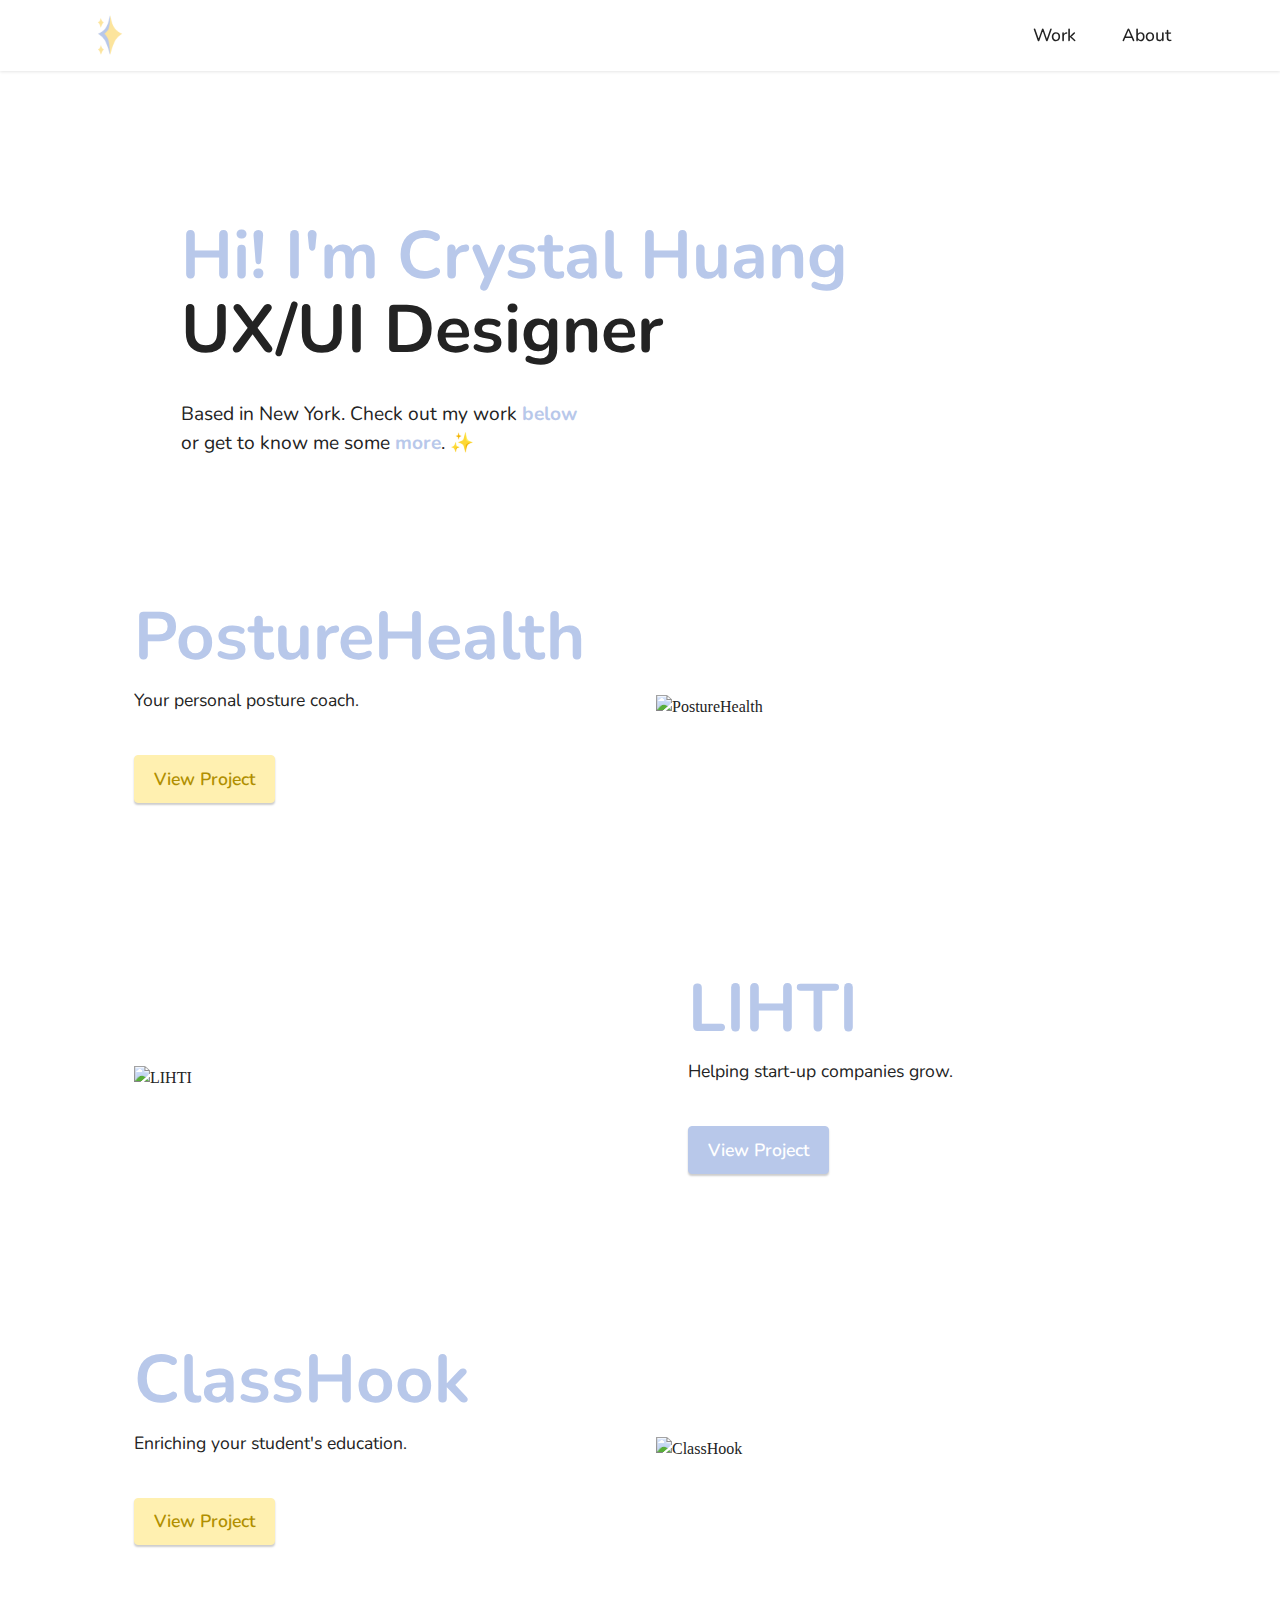
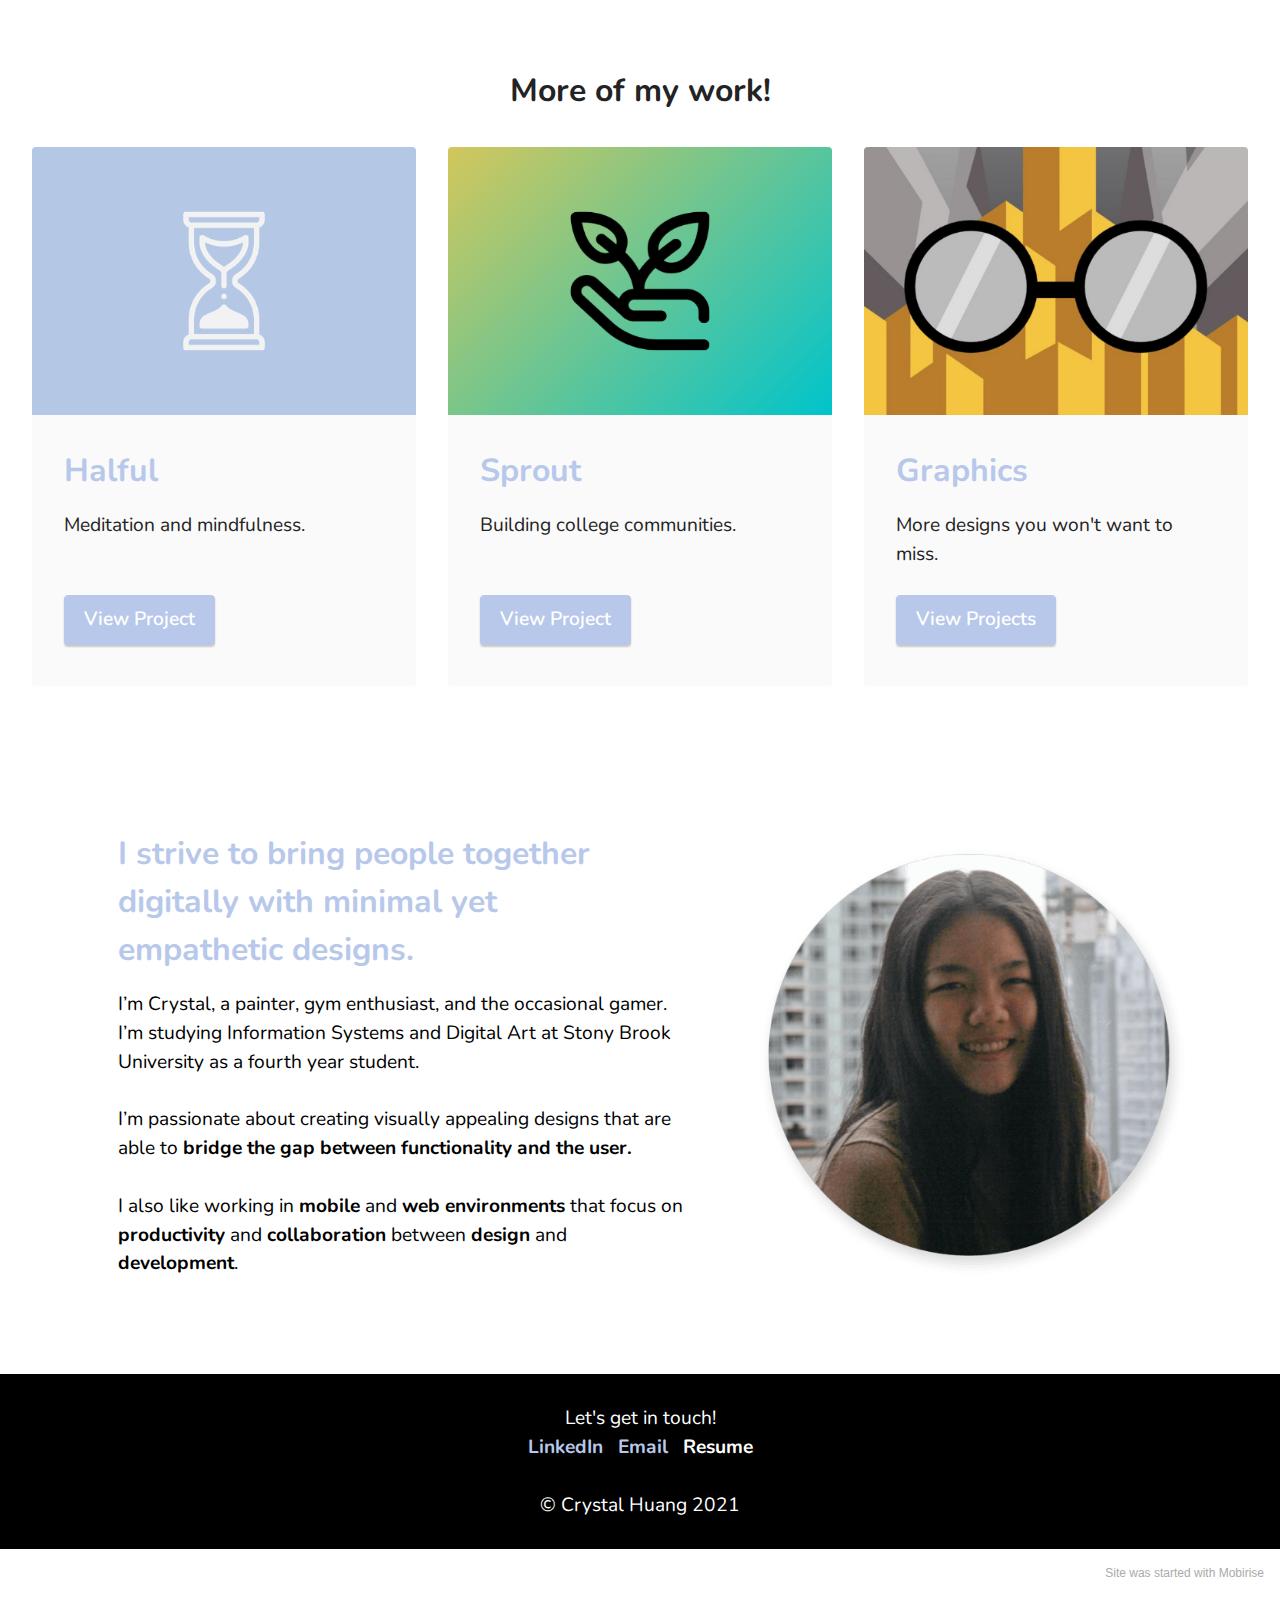
==== index.html @ a5f91cf6 "First commit" ====
<!DOCTYPE html>
<html  >
<head>
  <!-- Site made with Mobirise Website Builder v5.2.0, https://mobirise.com -->
  <meta charset="UTF-8">
  <meta http-equiv="X-UA-Compatible" content="IE=edge">
  <meta name="generator" content="Mobirise v5.2.0, mobirise.com">
  <meta name="viewport" content="width=device-width, initial-scale=1, minimum-scale=1">
  <link rel="shortcut icon" href="assets/images/chy-logo-5.png" type="image/x-icon">
  <meta name="description" content="">
  
  
  <title>Home</title>
  <link rel="stylesheet" href="assets/tether/tether.min.css">
  <link rel="stylesheet" href="assets/bootstrap/css/bootstrap.min.css">
  <link rel="stylesheet" href="assets/bootstrap/css/bootstrap-grid.min.css">
  <link rel="stylesheet" href="assets/bootstrap/css/bootstrap-reboot.min.css">
  <link rel="stylesheet" href="assets/dropdown/css/style.css">
  <link rel="stylesheet" href="assets/socicon/css/styles.css">
  <link rel="stylesheet" href="assets/theme/css/style.css">
  <link rel="preload" as="style" href="assets/mobirise/css/mbr-additional.css"><link rel="stylesheet" href="assets/mobirise/css/mbr-additional.css" type="text/css">
  
  
  
  
</head>
<body>
  
  <section class="menu menu2 cid-sgs9KTw8RS" once="menu" id="menu2-0">
    
    <nav class="navbar navbar-dropdown navbar-fixed-top navbar-expand-lg">
        <div class="container">
            <div class="navbar-brand">
                <span class="navbar-logo">
                    <a href="index.html">
                        <img src="assets/images/chy-logo-5.png" alt="Mobirise" style="height: 3rem;">
                    </a>
                </span>
                
            </div>
            <button class="navbar-toggler" type="button" data-toggle="collapse" data-target="#navbarSupportedContent" aria-controls="navbarNavAltMarkup" aria-expanded="false" aria-label="Toggle navigation">
                <div class="hamburger">
                    <span></span>
                    <span></span>
                    <span></span>
                    <span></span>
                </div>
            </button>
            <div class="collapse navbar-collapse" id="navbarSupportedContent">
                <ul class="navbar-nav nav-dropdown nav-right" data-app-modern-menu="true"><li class="nav-item"><a class="nav-link link text-black text-primary display-4" href="index.html#features16-3h">
                            Work</a></li>
                    <li class="nav-item"><a class="nav-link link text-black text-primary display-4" href="index.html#image2-l">
                            About</a></li></ul>
                
                
            </div>
        </div>
    </nav>
</section>

<section class="content4 cid-sgyQiRQVD5" id="content4-3g">
    
    
    <div class="container">
        <div class="row justify-content-center">
            <div class="title col-md-12 col-lg-10">
                <h3 class="mbr-section-title mbr-fonts-style align-center mb-4 display-1"><strong><a href="index.html" class="text-primary"><b>Hi! I'm Crystal Huang</b></a>
</strong><div><strong>UX/UI Designer</strong></div></h3>
                <h4 class="mbr-section-subtitle align-center mbr-fonts-style mb-4 display-7">Based in New York. Check out my work <a href="index.html#features16-3h" class="text-primary"><strong>below</strong></a>
<div>or get to know me some <a href="index.html#image2-l" class="text-primary"><strong>more</strong></a>. ✨</div></h4>
                
            </div>
        </div>
    </div>
</section>

<section class="features15 cid-sgyQExXzDK" id="features16-3h">

    

    
    <div class="container">
        <div class="content-wrapper">
            <div class="row align-items-center">
                <div class="col-12 col-lg">
                    <div class="text-wrapper">
                        <h6 class="card-title mbr-fonts-style display-1">
                            <strong>PostureHealth</strong></h6>
                        <p class="mbr-text mbr-fonts-style mb-4 display-4">
                            Your personal posture coach.</p>
                        <div class="mbr-section-btn mt-3"><a class="btn btn-warning display-4" href="posturehealth.html">View Project</a></div>
                    </div>
                </div>
                <div class="col-12 col-lg-6">
                    <div class="image-wrapper">
                        <img src="assets/images/ph.gif" alt="PostureHealth">
                    </div>
                </div>
            </div>
        </div>
    </div>
</section>

<section class="features16 cid-sgsa7MEgU5" id="features17-2">
    

    
    <div class="container">
        <div class="content-wrapper">
            <div class="row align-items-center">
                <div class="col-12 col-lg-6">
                    <div class="image-wrapper">
                        <img src="assets/images/lihtilarger.gif" alt="LIHTI">
                    </div>
                </div>
                <div class="col-12 col-lg">
                    <div class="text-wrapper">
                        <h6 class="card-title mbr-fonts-style display-1">
                            <strong>LIHTI</strong></h6>
                        <p class="mbr-text mbr-fonts-style mb-4 display-4">
                            Helping start-up companies grow.</p>
                        <div class="mbr-section-btn mt-3"><a class="btn btn-primary display-4" href="lihti.html">
                                View Project</a></div>
                    </div>
                </div>
            </div>
        </div>
    </div>
</section>

<section class="features15 cid-sgsa8h9vPS" id="features16-3">

    

    
    <div class="container">
        <div class="content-wrapper">
            <div class="row align-items-center">
                <div class="col-12 col-lg">
                    <div class="text-wrapper">
                        <h6 class="card-title mbr-fonts-style display-1">
                            <strong>ClassHook</strong></h6>
                        <p class="mbr-text mbr-fonts-style mb-4 display-4">
                            Enriching your student's education.</p>
                        <div class="mbr-section-btn mt-3"><a class="btn btn-warning display-4" href="classhook.html">View Project</a></div>
                    </div>
                </div>
                <div class="col-12 col-lg-6">
                    <div class="image-wrapper">
                        <img src="assets/images/classhook.gif" alt="ClassHook">
                    </div>
                </div>
            </div>
        </div>
    </div>
</section>

<section class="gallery3 cid-sgyWj3LRNp" id="gallery3-3i">
    
    
    <div class="container-fluid">
        <div class="mbr-section-head">
            <h4 class="mbr-section-title mbr-fonts-style align-center mb-0 display-5">
                <strong>More of my work!</strong></h4>
            
        </div>
        <div class="row mt-4">
            <div class="item features-image сol-12 col-md-6 col-lg-4">
                <div class="item-wrapper">
                    <div class="item-img">
                        <img src="assets/images/port-cards-1-500x350.png" alt="">
                    </div>
                    <div class="item-content">
                        <h5 class="item-title mbr-fonts-style display-5">
                            <strong>Halful</strong></h5>
                        
                        <p class="mbr-text mbr-fonts-style mt-3 display-7">Meditation and mindfulness.<br></p>
                    </div>
                    <div class="mbr-section-btn item-footer mt-2"><a href="halful.html" class="btn btn-primary item-btn display-7" target="_blank">View Project</a></div>
                </div>
            </div>
            <div class="item features-image сol-12 col-md-6 col-lg-4">
                <div class="item-wrapper">
                    <div class="item-img">
                        <img src="assets/images/port-cards-500x350.png" alt="">
                    </div>
                    <div class="item-content">
                        <h5 class="item-title mbr-fonts-style display-5">
                            <strong>Sprout</strong></h5>
                        
                        <p class="mbr-text mbr-fonts-style mt-3 display-7">Building college communities.<br></p>
                    </div>
                    <div class="mbr-section-btn item-footer mt-2"><a href="sprout.html" class="btn btn-primary item-btn display-7" target="_blank">View Project</a></div>
                </div>
            </div>
            <div class="item features-image сol-12 col-md-6 col-lg-4">
                <div class="item-wrapper">
                    <div class="item-img">
                        <img src="assets/images/port-cards-2-500x350.png" alt="">
                    </div>
                    <div class="item-content">
                        <h5 class="item-title mbr-fonts-style display-5">
                            <strong>Graphics</strong></h5>
                        
                        <p class="mbr-text mbr-fonts-style mt-3 display-7">More designs you won't want to miss.</p>
                    </div>
                    <div class="mbr-section-btn item-footer mt-2"><a href="graphics.html" class="btn item-btn btn-primary display-7" target="_blank">View Projects</a></div>
                </div>
            </div>
            
        </div>
    </div>
</section>

<section class="image2 cid-sgsM2p8l7i" id="image2-l">
    

    

    <div class="container">
        <div class="row align-items-center">
            <div class="col-12 col-lg-5">
                <div class="image-wrapper">
                    <img src="assets/images/group-9812x-1076x1078.png" alt="">
                    
                </div>
            </div>
            <div class="col-12 col-lg">
                <div class="text-wrapper">
                    <h3 class="mbr-section-title mbr-fonts-style mb-3 display-5"><strong>I strive to bring people together
</strong><div><strong>digitally with minimal yet
</strong></div><div><strong>empathetic designs.</strong></div></h3>
                    <p class="mbr-text mbr-fonts-style display-7">I’m Crystal, a painter, gym enthusiast, and the occasional gamer.
I’m studying Information Systems and Digital Art at Stony
Brook University as a fourth year student.
<br><br>I’m passionate about creating visually appealing designs that
are able to <strong>bridge the gap between functionality and the user.</strong>
<br>
<br>​I also like working in <strong>mobile</strong> and <strong>web environments</strong> that focus on
<strong>productivity</strong> and <strong>collaboration</strong> between <strong>design </strong>and <strong>development</strong>.</p>
                </div>
            </div>
        </div>
    </div>
</section>

<section class="footer7 cid-sgsLI8nam0" once="footers" id="footer7-k">

    

    

    <div class="container">
        <div class="media-container-row align-center mbr-white">
            <div class="col-12">
                <p class="mbr-text mb-0 mbr-fonts-style display-7">Let's get in touch!<br><strong><a href="https://www.linkedin.com/in/crystal-huang-20292515a" class="text-primary" target="_blank"><b>LinkedIn</b></a>&nbsp; &nbsp;<a href="mailto:huiyinghuang92@gmail.com" class="text-primary"><b>Email</b></a>&nbsp; &nbsp;Resume</strong><br><br>© Crystal Huang 2021</p>
            </div>
        </div>
    </div>
</section><section style="background-color: #fff; font-family: -apple-system, BlinkMacSystemFont, 'Segoe UI', 'Roboto', 'Helvetica Neue', Arial, sans-serif; color:#aaa; font-size:12px; padding: 0; align-items: center; display: flex;"><a href="https://mobirise.site/w" style="flex: 1 1; height: 3rem; padding-left: 1rem;"></a><p style="flex: 0 0 auto; margin:0; padding-right:1rem;">Site <a href="https://mobirise.site/f" style="color:#aaa;">was started</a> with Mobirise</p></section><script src="assets/web/assets/jquery/jquery.min.js"></script>  <script src="assets/popper/popper.min.js"></script>  <script src="assets/tether/tether.min.js"></script>  <script src="assets/bootstrap/js/bootstrap.min.js"></script>  <script src="assets/smoothscroll/smooth-scroll.js"></script>  <script src="assets/dropdown/js/nav-dropdown.js"></script>  <script src="assets/dropdown/js/navbar-dropdown.js"></script>  <script src="assets/touchswipe/jquery.touch-swipe.min.js"></script>  <script src="assets/theme/js/script.js"></script>  
  
  
 <div id="scrollToTop" class="scrollToTop mbr-arrow-up"><a style="text-align: center;"><i class="mbr-arrow-up-icon mbr-arrow-up-icon-cm cm-icon cm-icon-smallarrow-up"></i></a></div>
  </body>
</html>
---- assets/dropdown/css/style.css ----
.navbar-dropdown {
  left: 0;
  padding: 0;
  position: absolute;
  right: 0;
  top: 0;
  transition: all 0.45s ease;
  z-index: 1030;
  background: #282828; }
  .navbar-dropdown .navbar-logo {
    margin-right: 0.8rem;
    transition: margin 0.3s ease-in-out;
    vertical-align: middle; }
    .navbar-dropdown .navbar-logo img {
      height: 3.125rem;
      transition: all 0.3s ease-in-out; }
    .navbar-dropdown .navbar-logo.mbr-iconfont {
      font-size: 3.125rem;
      line-height: 3.125rem; }
  .navbar-dropdown .navbar-caption {
    font-weight: 700;
    white-space: normal;
    vertical-align: -4px;
    line-height: 3.125rem !important; }
    .navbar-dropdown .navbar-caption, .navbar-dropdown .navbar-caption:hover {
      color: inherit;
      text-decoration: none; }
  .navbar-dropdown .mbr-iconfont + .navbar-caption {
    vertical-align: -1px; }
  .navbar-dropdown.navbar-fixed-top {
    position: fixed; }
  .navbar-dropdown .navbar-brand span {
    vertical-align: -4px; }
  .navbar-dropdown.bg-color.transparent {
    background: none; }
  .navbar-dropdown.navbar-short .navbar-brand {
    padding: 0.625rem 0; }
    .navbar-dropdown.navbar-short .navbar-brand span {
      vertical-align: -1px; }
  .navbar-dropdown.navbar-short .navbar-caption {
    line-height: 2.375rem !important;
    vertical-align: -2px; }
  .navbar-dropdown.navbar-short .navbar-logo {
    margin-right: 0.5rem; }
    .navbar-dropdown.navbar-short .navbar-logo img {
      height: 2.375rem; }
    .navbar-dropdown.navbar-short .navbar-logo.mbr-iconfont {
      font-size: 2.375rem;
      line-height: 2.375rem; }
  .navbar-dropdown.navbar-short .mbr-table-cell {
    height: 3.625rem; }
  .navbar-dropdown .navbar-close {
    left: 0.6875rem;
    position: fixed;
    top: 0.75rem;
    z-index: 1000; }
  .navbar-dropdown .hamburger-icon {
    content: "";
    display: inline-block;
    vertical-align: middle;
    width: 16px;
    -webkit-box-shadow: 0 -6px 0 1px #282828,0 0 0 1px #282828,0 6px 0 1px #282828;
    -moz-box-shadow: 0 -6px 0 1px #282828,0 0 0 1px #282828,0 6px 0 1px #282828;
    box-shadow: 0 -6px 0 1px #282828,0 0 0 1px #282828,0 6px 0 1px #282828; }

.dropdown-menu .dropdown-toggle[data-toggle="dropdown-submenu"]::after {
  border-bottom: 0.35em solid transparent;
  border-left: 0.35em solid;
  border-right: 0;
  border-top: 0.35em solid transparent;
  margin-left: 0.3rem; }

.dropdown-menu .dropdown-item:focus {
  outline: 0; }

.nav-dropdown {
  font-size: 0.75rem;
  font-weight: 500;
  height: auto !important; }
  .nav-dropdown .nav-btn {
    padding-left: 1rem; }
  .nav-dropdown .link {
    margin: .667em 1.667em;
    font-weight: 500;
    padding: 0;
    transition: color .2s ease-in-out; }
    .nav-dropdown .link.dropdown-toggle {
      margin-right: 2.583em; }
      .nav-dropdown .link.dropdown-toggle::after {
        margin-left: .25rem;
        border-top: 0.35em solid;
        border-right: 0.35em solid transparent;
        border-left: 0.35em solid transparent;
        border-bottom: 0; }
      .nav-dropdown .link.dropdown-toggle[aria-expanded="true"] {
        margin: 0;
        padding: 0.667em 3.263em  0.667em 1.667em; }
  .nav-dropdown .link::after,
  .nav-dropdown .dropdown-item::after {
    color: inherit; }
  .nav-dropdown .btn {
    font-size: 0.75rem;
    font-weight: 700;
    letter-spacing: 0;
    margin-bottom: 0;
    padding-left: 1.25rem;
    padding-right: 1.25rem; }
  .nav-dropdown .dropdown-menu {
    border-radius: 0;
    border: 0;
    left: 0;
    margin: 0;
    padding-bottom: 1.25rem;
    padding-top: 1.25rem;
    position: relative; }
  .nav-dropdown .dropdown-submenu {
    margin-left: 0.125rem;
    top: 0; }
  .nav-dropdown .dropdown-item {
    font-weight: 500;
    line-height: 2;
    padding: 0.3846em 4.615em 0.3846em 1.5385em;
    position: relative;
    transition: color .2s ease-in-out, background-color .2s ease-in-out; }
    .nav-dropdown .dropdown-item::after {
      margin-top: -0.3077em;
      position: absolute;
      right: 1.1538em;
      top: 50%; }
    .nav-dropdown .dropdown-item:focus, .nav-dropdown .dropdown-item:hover {
      background: none; }

@media (max-width: 767px) {
  .nav-dropdown.navbar-toggleable-sm {
    bottom: 0;
    display: none;
    left: 0;
    overflow-x: hidden;
    position: fixed;
    top: 0;
    transform: translateX(-100%);
    -ms-transform: translateX(-100%);
    -webkit-transform: translateX(-100%);
    width: 18.75rem;
    z-index: 999; } }
.nav-dropdown.navbar-toggleable-xl {
  bottom: 0;
  display: none;
  left: 0;
  overflow-x: hidden;
  position: fixed;
  top: 0;
  transform: translateX(-100%);
  -ms-transform: translateX(-100%);
  -webkit-transform: translateX(-100%);
  width: 18.75rem;
  z-index: 999; }

.nav-dropdown-sm {
  display: block !important;
  overflow-x: hidden;
  overflow: auto;
  padding-top: 3.875rem; }
  .nav-dropdown-sm::after {
    content: "";
    display: block;
    height: 3rem;
    width: 100%; }
  .nav-dropdown-sm.collapse.in ~ .navbar-close {
    display: block !important; }
  .nav-dropdown-sm.collapsing, .nav-dropdown-sm.collapse.in {
    transform: translateX(0);
    -ms-transform: translateX(0);
    -webkit-transform: translateX(0);
    transition: all 0.25s ease-out;
    -webkit-transition: all 0.25s ease-out;
    background: #282828; }
  .nav-dropdown-sm.collapsing[aria-expanded="false"] {
    transform: translateX(-100%);
    -ms-transform: translateX(-100%);
    -webkit-transform: translateX(-100%); }
  .nav-dropdown-sm .nav-item {
    display: block;
    margin-left: 0 !important;
    padding-left: 0; }
  .nav-dropdown-sm .link,
  .nav-dropdown-sm .dropdown-item {
    border-top: 1px dotted rgba(255, 255, 255, 0.1);
    font-size: 0.8125rem;
    line-height: 1.6;
    margin: 0 !important;
    padding: 0.875rem 2.4rem 0.875rem 1.5625rem !important;
    position: relative;
    white-space: normal; }
    .nav-dropdown-sm .link:focus, .nav-dropdown-sm .link:hover,
    .nav-dropdown-sm .dropdown-item:focus,
    .nav-dropdown-sm .dropdown-item:hover {
      background: rgba(0, 0, 0, 0.2) !important;
      color: #c0a375; }
  .nav-dropdown-sm .nav-btn {
    position: relative;
    padding: 1.5625rem 1.5625rem 0 1.5625rem; }
    .nav-dropdown-sm .nav-btn::before {
      border-top: 1px dotted rgba(255, 255, 255, 0.1);
      content: "";
      left: 0;
      position: absolute;
      top: 0;
      width: 100%; }
    .nav-dropdown-sm .nav-btn + .nav-btn {
      padding-top: 0.625rem; }
      .nav-dropdown-sm .nav-btn + .nav-btn::before {
        display: none; }
  .nav-dropdown-sm .btn {
    padding: 0.625rem 0; }
  .nav-dropdown-sm .dropdown-toggle[data-toggle="dropdown-submenu"]::after {
    margin-left: .25rem;
    border-top: 0.35em solid;
    border-right: 0.35em solid transparent;
    border-left: 0.35em solid transparent;
    border-bottom: 0; }
  .nav-dropdown-sm .dropdown-toggle[data-toggle="dropdown-submenu"][aria-expanded="true"]::after {
    border-top: 0;
    border-right: 0.35em solid transparent;
    border-left: 0.35em solid transparent;
    border-bottom: 0.35em solid; }
  .nav-dropdown-sm .dropdown-menu {
    margin: 0;
    padding: 0;
    position: relative;
    top: 0;
    left: 0;
    width: 100%;
    border: 0;
    float: none;
    border-radius: 0;
    background: none; }
  .nav-dropdown-sm .dropdown-submenu {
    left: 100%;
    margin-left: 0.125rem;
    margin-top: -1.25rem;
    top: 0; }

.navbar-toggleable-sm .nav-dropdown .dropdown-menu {
  position: absolute; }

.navbar-toggleable-sm .nav-dropdown .dropdown-submenu {
  left: 100%;
  margin-left: 0.125rem;
  margin-top: -1.25rem;
  top: 0; }

.navbar-toggleable-sm.opened .nav-dropdown .dropdown-menu {
  position: relative; }

.navbar-toggleable-sm.opened .nav-dropdown .dropdown-submenu {
  left: 0;
  margin-left: 00rem;
  margin-top: 0rem;
  top: 0; }

.is-builder .nav-dropdown.collapsing {
  transition: none !important; }

/*# sourceMappingURL=style.css.map */
---- assets/socicon/css/styles.css ----
@charset "UTF-8";

@font-face {
  font-family: 'Socicon';
  src:  url('../fonts/socicon.eot');
  src:  url('../fonts/socicon.eot?#iefix') format('embedded-opentype'),
    url('../fonts/socicon.woff2') format('woff2'),
    url('../fonts/socicon.ttf') format('truetype'),
    url('../fonts/socicon.woff') format('woff'),
    url('../fonts/socicon.svg#socicon') format('svg');
  font-weight: normal;
  font-style: normal;
}

[data-icon]:before {
  font-family: "socicon" !important;
  content: attr(data-icon);
  font-style: normal !important;
  font-weight: normal !important;
  font-variant: normal !important;
  text-transform: none !important;
  speak: none;
  line-height: 1;
  -webkit-font-smoothing: antialiased;
  -moz-osx-font-smoothing: grayscale;
}

[class^="socicon-"], [class*=" socicon-"] {
  /* use !important to prevent issues with browser extensions that change fonts */
  font-family: 'Socicon' !important;
  speak: none;
  font-style: normal;
  font-weight: normal;
  font-variant: normal;
  text-transform: none;
  line-height: 1;

  /* Better Font Rendering =========== */
  -webkit-font-smoothing: antialiased;
  -moz-osx-font-smoothing: grayscale;
}

.socicon-eitaa:before {
  content: "\e97c";
}
.socicon-soroush:before {
  content: "\e97d";
}
.socicon-bale:before {
  content: "\e97e";
}
.socicon-zazzle:before {
  content: "\e97b";
}
.socicon-society6:before {
  content: "\e97a";
}
.socicon-redbubble:before {
  content: "\e979";
}
.socicon-avvo:before {
  content: "\e978";
}
.socicon-stitcher:before {
  content: "\e977";
}
.socicon-googlehangouts:before {
  content: "\e974";
}
.socicon-dlive:before {
  content: "\e975";
}
.socicon-vsco:before {
  content: "\e976";
}
.socicon-flipboard:before {
  content: "\e973";
}
.socicon-ubuntu:before {
  content: "\e958";
}
.socicon-artstation:before {
  content: "\e959";
}
.socicon-invision:before {
  content: "\e95a";
}
.socicon-torial:before {
  content: "\e95b";
}
.socicon-collectorz:before {
  content: "\e95c";
}
.socicon-seenthis:before {
  content: "\e95d";
}
.socicon-googleplaymusic:before {
  content: "\e95e";
}
.socicon-debian:before {
  content: "\e95f";
}
.socicon-filmfreeway:before {
  content: "\e960";
}
.socicon-gnome:before {
  content: "\e961";
}
.socicon-itchio:before {
  content: "\e962";
}
.socicon-jamendo:before {
  content: "\e963";
}
.socicon-mix:before {
  content: "\e964";
}
.socicon-sharepoint:before {
  content: "\e965";
}
.socicon-tinder:before {
  content: "\e966";
}
.socicon-windguru:before {
  content: "\e967";
}
.socicon-cdbaby:before {
  content: "\e968";
}
.socicon-elementaryos:before {
  content: "\e969";
}
.socicon-stage32:before {
  content: "\e96a";
}
.socicon-tiktok:before {
  content: "\e96b";
}
.socicon-gitter:before {
  content: "\e96c";
}
.socicon-letterboxd:before {
  content: "\e96d";
}
.socicon-threema:before {
  content: "\e96e";
}
.socicon-splice:before {
  content: "\e96f";
}
.socicon-metapop:before {
  content: "\e970";
}
.socicon-naver:before {
  content: "\e971";
}
.socicon-remote:before {
  content: "\e972";
}
.socicon-internet:before {
  content: "\e957";
}
.socicon-moddb:before {
  content: "\e94b";
}
.socicon-indiedb:before {
  content: "\e94c";
}
.socicon-traxsource:before {
  content: "\e94d";
}
.socicon-gamefor:before {
  content: "\e94e";
}
.socicon-pixiv:before {
  content: "\e94f";
}
.socicon-myanimelist:before {
  content: "\e950";
}
.socicon-blackberry:before {
  content: "\e951";
}
.socicon-wickr:before {
  content: "\e952";
}
.socicon-spip:before {
  content: "\e953";
}
.socicon-napster:before {
  content: "\e954";
}
.socicon-beatport:before {
  content: "\e955";
}
.socicon-hackerone:before {
  content: "\e956";
}
.socicon-hackernews:before {
  content: "\e946";
}
.socicon-smashwords:before {
  content: "\e947";
}
.socicon-kobo:before {
  content: "\e948";
}
.socicon-bookbub:before {
  content: "\e949";
}
.socicon-mailru:before {
  content: "\e94a";
}
.socicon-gitlab:before {
  content: "\e945";
}
.socicon-instructables:before {
  content: "\e944";
}
.socicon-portfolio:before {
  content: "\e943";
}
.socicon-codered:before {
  content: "\e940";
}
.socicon-origin:before {
  content: "\e941";
}
.socicon-nextdoor:before {
  content: "\e942";
}
.socicon-udemy:before {
  content: "\e93f";
}
.socicon-livemaster:before {
  content: "\e93e";
}
.socicon-crunchbase:before {
  content: "\e93b";
}
.socicon-homefy:before {
  content: "\e93c";
}
.socicon-calendly:before {
  content: "\e93d";
}
.socicon-realtor:before {
  content: "\e90f";
}
.socicon-tidal:before {
  content: "\e910";
}
.socicon-qobuz:before {
  content: "\e911";
}
.socicon-natgeo:before {
  content: "\e912";
}
.socicon-mastodon:before {
  content: "\e913";
}
.socicon-unsplash:before {
  content: "\e914";
}
.socicon-homeadvisor:before {
  content: "\e915";
}
.socicon-angieslist:before {
  content: "\e916";
}
.socicon-codepen:before {
  content: "\e917";
}
.socicon-slack:before {
  content: "\e918";
}
.socicon-openaigym:before {
  content: "\e919";
}
.socicon-logmein:before {
  content: "\e91a";
}
.socicon-fiverr:before {
  content: "\e91b";
}
.socicon-gotomeeting:before {
  content: "\e91c";
}
.socicon-aliexpress:before {
  content: "\e91d";
}
.socicon-guru:before {
  content: "\e91e";
}
.socicon-appstore:before {
  content: "\e91f";
}
.socicon-homes:before {
  content: "\e920";
}
.socicon-zoom:before {
  content: "\e921";
}
.socicon-alibaba:before {
  content: "\e922";
}
.socicon-craigslist:before {
  content: "\e923";
}
.socicon-wix:before {
  content: "\e924";
}
.socicon-redfin:before {
  content: "\e925";
}
.socicon-googlecalendar:before {
  content: "\e926";
}
.socicon-shopify:before {
  content: "\e927";
}
.socicon-freelancer:before {
  content: "\e928";
}
.socicon-seedrs:before {
  content: "\e929";
}
.socicon-bing:before {
  content: "\e92a";
}
.socicon-doodle:before {
  content: "\e92b";
}
.socicon-bonanza:before {
  content: "\e92c";
}
.socicon-squarespace:before {
  content: "\e92d";
}
.socicon-toptal:before {
  content: "\e92e";
}
.socicon-gust:before {
  content: "\e92f";
}
.socicon-ask:before {
  content: "\e930";
}
.socicon-trulia:before {
  content: "\e931";
}
.socicon-loomly:before {
  content: "\e932";
}
.socicon-ghost:before {
  content: "\e933";
}
.socicon-upwork:before {
  content: "\e934";
}
.socicon-fundable:before {
  content: "\e935";
}
.socicon-booking:before {
  content: "\e936";
}
.socicon-googlemaps:before {
  content: "\e937";
}
.socicon-zillow:before {
  content: "\e938";
}
.socicon-niconico:before {
  content: "\e939";
}
.socicon-toneden:before {
  content: "\e93a";
}
.socicon-augment:before {
  content: "\e908";
}
.socicon-bitbucket:before {
  content: "\e909";
}
.socicon-fyuse:before {
  content: "\e90a";
}
.socicon-yt-gaming:before {
  content: "\e90b";
}
.socicon-sketchfab:before {
  content: "\e90c";
}
.socicon-mobcrush:before {
  content: "\e90d";
}
.socicon-microsoft:before {
  content: "\e90e";
}
.socicon-pandora:before {
  content: "\e907";
}
.socicon-messenger:before {
  content: "\e906";
}
.socicon-gamewisp:before {
  content: "\e905";
}
.socicon-bloglovin:before {
  content: "\e904";
}
.socicon-tunein:before {
  content: "\e903";
}
.socicon-gamejolt:before {
  content: "\e901";
}
.socicon-trello:before {
  content: "\e902";
}
.socicon-spreadshirt:before {
  content: "\e900";
}
.socicon-500px:before {
  content: "\e000";
}
.socicon-8tracks:before {
  content: "\e001";
}
.socicon-airbnb:before {
  content: "\e002";
}
.socicon-alliance:before {
  content: "\e003";
}
.socicon-amazon:before {
  content: "\e004";
}
.socicon-amplement:before {
  content: "\e005";
}
.socicon-android:before {
  content: "\e006";
}
.socicon-angellist:before {
  content: "\e007";
}
.socicon-apple:before {
  content: "\e008";
}
.socicon-appnet:before {
  content: "\e009";
}
.socicon-baidu:before {
  content: "\e00a";
}
.socicon-bandcamp:before {
  content: "\e00b";
}
.socicon-battlenet:before {
  content: "\e00c";
}
.socicon-mixer:before {
  content: "\e00d";
}
.socicon-bebee:before {
  content: "\e00e";
}
.socicon-bebo:before {
  content: "\e00f";
}
.socicon-behance:before {
  content: "\e010";
}
.socicon-blizzard:before {
  content: "\e011";
}
.socicon-blogger:before {
  content: "\e012";
}
.socicon-buffer:before {
  content: "\e013";
}
.socicon-chrome:before {
  content: "\e014";
}
.socicon-coderwall:before {
  content: "\e015";
}
.socicon-curse:before {
  content: "\e016";
}
.socicon-dailymotion:before {
  content: "\e017";
}
.socicon-deezer:before {
  content: "\e018";
}
.socicon-delicious:before {
  content: "\e019";
}
.socicon-deviantart:before {
  content: "\e01a";
}
.socicon-diablo:before {
  content: "\e01b";
}
.socicon-digg:before {
  content: "\e01c";
}
.socicon-discord:before {
  content: "\e01d";
}
.socicon-disqus:before {
  content: "\e01e";
}
.socicon-douban:before {
  content: "\e01f";
}
.socicon-draugiem:before {
  content: "\e020";
}
.socicon-dribbble:before {
  content: "\e021";
}
.socicon-drupal:before {
  content: "\e022";
}
.socicon-ebay:before {
  content: "\e023";
}
.socicon-ello:before {
  content: "\e024";
}
.socicon-endomodo:before {
  content: "\e025";
}
.socicon-envato:before {
  content: "\e026";
}
.socicon-etsy:before {
  content: "\e027";
}
.socicon-facebook:before {
  content: "\e028";
}
.socicon-feedburner:before {
  content: "\e029";
}
.socicon-filmweb:before {
  content: "\e02a";
}
.socicon-firefox:before {
  content: "\e02b";
}
.socicon-flattr:before {
  content: "\e02c";
}
.socicon-flickr:before {
  content: "\e02d";
}
.socicon-formulr:before {
  content: "\e02e";
}
.socicon-forrst:before {
  content: "\e02f";
}
.socicon-foursquare:before {
  content: "\e030";
}
.socicon-friendfeed:before {
  content: "\e031";
}
.socicon-github:before {
  content: "\e032";
}
.socicon-goodreads:before {
  content: "\e033";
}
.socicon-google:before {
  content: "\e034";
}
.socicon-googlescholar:before {
  content: "\e035";
}
.socicon-googlegroups:before {
  content: "\e036";
}
.socicon-googlephotos:before {
  content: "\e037";
}
.socicon-googleplus:before {
  content: "\e038";
}
.socicon-grooveshark:before {
  content: "\e039";
}
.socicon-hackerrank:before {
  content: "\e03a";
}
.socicon-hearthstone:before {
  content: "\e03b";
}
.socicon-hellocoton:before {
  content: "\e03c";
}
.socicon-heroes:before {
  content: "\e03d";
}
.socicon-smashcast:before {
  content: "\e03e";
}
.socicon-horde:before {
  content: "\e03f";
}
.socicon-houzz:before {
  content: "\e040";
}
.socicon-icq:before {
  content: "\e041";
}
.socicon-identica:before {
  content: "\e042";
}
.socicon-imdb:before {
  content: "\e043";
}
.socicon-instagram:before {
  content: "\e044";
}
.socicon-issuu:before {
  content: "\e045";
}
.socicon-istock:before {
  content: "\e046";
}
.socicon-itunes:before {
  content: "\e047";
}
.socicon-keybase:before {
  content: "\e048";
}
.socicon-lanyrd:before {
  content: "\e049";
}
.socicon-lastfm:before {
  content: "\e04a";
}
.socicon-line:before {
  content: "\e04b";
}
.socicon-linkedin:before {
  content: "\e04c";
}
.socicon-livejournal:before {
  content: "\e04d";
}
.socicon-lyft:before {
  content: "\e04e";
}
.socicon-macos:before {
  content: "\e04f";
}
.socicon-mail:before {
  content: "\e050";
}
.socicon-medium:before {
  content: "\e051";
}
.socicon-meetup:before {
  content: "\e052";
}
.socicon-mixcloud:before {
  content: "\e053";
}
.socicon-modelmayhem:before {
  content: "\e054";
}
.socicon-mumble:before {
  content: "\e055";
}
.socicon-myspace:before {
  content: "\e056";
}
.socicon-newsvine:before {
  content: "\e057";
}
.socicon-nintendo:before {
  content: "\e058";
}
.socicon-npm:before {
  content: "\e059";
}
.socicon-odnoklassniki:before {
  content: "\e05a";
}
.socicon-openid:before {
  content: "\e05b";
}
.socicon-opera:before {
  content: "\e05c";
}
.socicon-outlook:before {
  content: "\e05d";
}
.socicon-overwatch:before {
  content: "\e05e";
}
.socicon-patreon:before {
  content: "\e05f";
}
.socicon-paypal:before {
  content: "\e060";
}
.socicon-periscope:before {
  content: "\e061";
}
.socicon-persona:before {
  content: "\e062";
}
.socicon-pinterest:before {
  content: "\e063";
}
.socicon-play:before {
  content: "\e064";
}
.socicon-player:before {
  content: "\e065";
}
.socicon-playstation:before {
  content: "\e066";
}
.socicon-pocket:before {
  content: "\e067";
}
.socicon-qq:before {
  content: "\e068";
}
.socicon-quora:before {
  content: "\e069";
}
.socicon-raidcall:before {
  content: "\e06a";
}
.socicon-ravelry:before {
  content: "\e06b";
}
.socicon-reddit:before {
  content: "\e06c";
}
.socicon-renren:before {
  content: "\e06d";
}
.socicon-researchgate:before {
  content: "\e06e";
}
.socicon-residentadvisor:before {
  content: "\e06f";
}
.socicon-reverbnation:before {
  content: "\e070";
}
.socicon-rss:before {
  content: "\e071";
}
.socicon-sharethis:before {
  content: "\e072";
}
.socicon-skype:before {
  content: "\e073";
}
.socicon-slideshare:before {
  content: "\e074";
}
.socicon-smugmug:before {
  content: "\e075";
}
.socicon-snapchat:before {
  content: "\e076";
}
.socicon-songkick:before {
  content: "\e077";
}
.socicon-soundcloud:before {
  content: "\e078";
}
.socicon-spotify:before {
  content: "\e079";
}
.socicon-stackexchange:before {
  content: "\e07a";
}
.socicon-stackoverflow:before {
  content: "\e07b";
}
.socicon-starcraft:before {
  content: "\e07c";
}
.socicon-stayfriends:before {
  content: "\e07d";
}
.socicon-steam:before {
  content: "\e07e";
}
.socicon-storehouse:before {
  content: "\e07f";
}
.socicon-strava:before {
  content: "\e080";
}
.socicon-streamjar:before {
  content: "\e081";
}
.socicon-stumbleupon:before {
  content: "\e082";
}
.socicon-swarm:before {
  content: "\e083";
}
.socicon-teamspeak:before {
  content: "\e084";
}
.socicon-teamviewer:before {
  content: "\e085";
}
.socicon-technorati:before {
  content: "\e086";
}
.socicon-telegram:before {
  content: "\e087";
}
.socicon-tripadvisor:before {
  content: "\e088";
}
.socicon-tripit:before {
  content: "\e089";
}
.socicon-triplej:before {
  content: "\e08a";
}
.socicon-tumblr:before {
  content: "\e08b";
}
.socicon-twitch:before {
  content: "\e08c";
}
.socicon-twitter:before {
  content: "\e08d";
}
.socicon-uber:before {
  content: "\e08e";
}
.socicon-ventrilo:before {
  content: "\e08f";
}
.socicon-viadeo:before {
  content: "\e090";
}
.socicon-viber:before {
  content: "\e091";
}
.socicon-viewbug:before {
  content: "\e092";
}
.socicon-vimeo:before {
  content: "\e093";
}
.socicon-vine:before {
  content: "\e094";
}
.socicon-vkontakte:before {
  content: "\e095";
}
.socicon-warcraft:before {
  content: "\e096";
}
.socicon-wechat:before {
  content: "\e097";
}
.socicon-weibo:before {
  content: "\e098";
}
.socicon-whatsapp:before {
  content: "\e099";
}
.socicon-wikipedia:before {
  content: "\e09a";
}
.socicon-windows:before {
  content: "\e09b";
}
.socicon-wordpress:before {
  content: "\e09c";
}
.socicon-wykop:before {
  content: "\e09d";
}
.socicon-xbox:before {
  content: "\e09e";
}
.socicon-xing:before {
  content: "\e09f";
}
.socicon-yahoo:before {
  content: "\e0a0";
}
.socicon-yammer:before {
  content: "\e0a1";
}
.socicon-yandex:before {
  content: "\e0a2";
}
.socicon-yelp:before {
  content: "\e0a3";
}
.socicon-younow:before {
  content: "\e0a4";
}
.socicon-youtube:before {
  content: "\e0a5";
}
.socicon-zapier:before {
  content: "\e0a6";
}
.socicon-zerply:before {
  content: "\e0a7";
}
.socicon-zomato:before {
  content: "\e0a8";
}
.socicon-zynga:before {
  content: "\e0a9";
}
---- assets/theme/css/style.css ----
section {
  background-color: #ffffff;
}

body {
  font-style: normal;
  line-height: 1.5;
  font-weight: 400;
  color: #232323;
  position: relative;
}

section,
.container,
.container-fluid {
  position: relative;
  word-wrap: break-word;
}

a.mbr-iconfont:hover {
  text-decoration: none;
}

.article .lead p,
.article .lead ul,
.article .lead ol,
.article .lead pre,
.article .lead blockquote {
  margin-bottom: 0;
}

a {
  font-style: normal;
  font-weight: 400;
  cursor: pointer;
}

a, a:hover {
  text-decoration: none;
}

.mbr-section-title {
  font-style: normal;
  line-height: 1.3;
}

.mbr-section-subtitle {
  line-height: 1.3;
}

.mbr-text {
  font-style: normal;
  line-height: 1.7;
}

h1,
h2,
h3,
h4,
h5,
h6,
.display-1,
.display-2,
.display-4,
.display-5,
.display-7,
span,
p,
a {
  line-height: 1;
  word-break: break-word;
  word-wrap: break-word;
  font-weight: 400;
}

b,
strong {
  font-weight: bold;
}

input:-webkit-autofill, input:-webkit-autofill:hover, input:-webkit-autofill:focus, input:-webkit-autofill:active {
  -webkit-transition-delay: 9999s;
          transition-delay: 9999s;
  -webkit-transition-property: background-color, color;
  transition-property: background-color, color;
}

textarea[type="hidden"] {
  display: none;
}

section {
  background-position: 50% 50%;
  background-repeat: no-repeat;
  background-size: cover;
}

section .mbr-background-video,
section .mbr-background-video-preview {
  position: absolute;
  bottom: 0;
  left: 0;
  right: 0;
  top: 0;
}

.hidden {
  visibility: hidden;
}

.mbr-z-index20 {
  z-index: 20;
}

/*! Base colors */
.mbr-white {
  color: #ffffff;
}

.mbr-black {
  color: #111111;
}

.mbr-bg-white {
  background-color: #ffffff;
}

.mbr-bg-black {
  background-color: #000000;
}

/*! Text-aligns */
.align-left {
  text-align: left;
}

.align-center {
  text-align: center;
}

.align-right {
  text-align: right;
}

/*! Font-weight  */
.mbr-light {
  font-weight: 300;
}

.mbr-regular {
  font-weight: 400;
}

.mbr-semibold {
  font-weight: 500;
}

.mbr-bold {
  font-weight: 700;
}

/*! Media  */
.media-content {
  -ms-flex-preferred-size: 100%;
      flex-basis: 100%;
}

.media-container-row {
  display: -webkit-box;
  display: -ms-flexbox;
  display: flex;
  -webkit-box-orient: horizontal;
  -webkit-box-direction: normal;
      -ms-flex-direction: row;
          flex-direction: row;
  -ms-flex-wrap: wrap;
      flex-wrap: wrap;
  -webkit-box-pack: center;
      -ms-flex-pack: center;
          justify-content: center;
  -ms-flex-line-pack: center;
      align-content: center;
  -webkit-box-align: start;
      -ms-flex-align: start;
          align-items: start;
}

.media-container-row .media-size-item {
  width: 400px;
}

.media-container-column {
  display: -webkit-box;
  display: -ms-flexbox;
  display: flex;
  -webkit-box-orient: vertical;
  -webkit-box-direction: normal;
      -ms-flex-direction: column;
          flex-direction: column;
  -ms-flex-wrap: wrap;
      flex-wrap: wrap;
  -webkit-box-pack: center;
      -ms-flex-pack: center;
          justify-content: center;
  -ms-flex-line-pack: center;
      align-content: center;
  -webkit-box-align: stretch;
      -ms-flex-align: stretch;
          align-items: stretch;
}

.media-container-column > * {
  width: 100%;
}

@media (min-width: 992px) {
  .media-container-row {
    -ms-flex-wrap: nowrap;
        flex-wrap: nowrap;
  }
}

figure {
  margin-bottom: 0;
  overflow: hidden;
}

figure[mbr-media-size] {
  -webkit-transition: width 0.1s;
  transition: width 0.1s;
}

img,
iframe {
  display: block;
  width: 100%;
}

.card {
  background-color: transparent;
  border: none;
}

.card-box {
  width: 100%;
}

.card-img {
  text-align: center;
  -ms-flex-negative: 0;
      flex-shrink: 0;
  -webkit-flex-shrink: 0;
}

.media {
  max-width: 100%;
  margin: 0 auto;
}

.mbr-figure {
  -ms-flex-item-align: center;
      -ms-grid-row-align: center;
      align-self: center;
}

.media-container > div {
  max-width: 100%;
}

.mbr-figure img,
.card-img img {
  width: 100%;
}

@media (max-width: 991px) {
  .media-size-item {
    width: auto !important;
  }
  .media {
    width: auto;
  }
  .mbr-figure {
    width: 100% !important;
  }
}

/*! Buttons */
.mbr-section-btn {
  margin-left: -0.6rem;
  margin-right: -0.6rem;
  font-size: 0;
}

.btn {
  font-weight: 600;
  border-width: 1px;
  font-style: normal;
  margin: 0.6rem 0.6rem;
  white-space: normal;
  -webkit-transition: all 0.2s ease-in-out;
  transition: all 0.2s ease-in-out;
  display: -webkit-inline-box;
  display: -ms-inline-flexbox;
  display: inline-flex;
  -webkit-box-align: center;
      -ms-flex-align: center;
          align-items: center;
  -webkit-box-pack: center;
      -ms-flex-pack: center;
          justify-content: center;
  word-break: break-word;
}

.btn-sm {
  font-weight: 600;
  letter-spacing: 0px;
  -webkit-transition: all 0.3s ease-in-out;
  transition: all 0.3s ease-in-out;
}

.btn-md {
  font-weight: 600;
  letter-spacing: 0px;
  -webkit-transition: all 0.3s ease-in-out;
  transition: all 0.3s ease-in-out;
}

.btn-lg {
  font-weight: 600;
  letter-spacing: 0px;
  -webkit-transition: all 0.3s ease-in-out;
  transition: all 0.3s ease-in-out;
}

.btn-form {
  margin: 0;
}

.btn-form:hover {
  cursor: pointer;
}

nav .mbr-section-btn {
  margin-left: 0rem;
  margin-right: 0rem;
}

/*! Btn icon margin */
.btn .mbr-iconfont,
.btn.btn-sm .mbr-iconfont {
  -webkit-box-ordinal-group: 2;
      -ms-flex-order: 1;
          order: 1;
  cursor: pointer;
  margin-left: 0.5rem;
  vertical-align: sub;
}

.btn.btn-md .mbr-iconfont,
.btn.btn-md .mbr-iconfont {
  margin-left: 0.8rem;
}

.mbr-regular {
  font-weight: 400;
}

.mbr-semibold {
  font-weight: 500;
}

.mbr-bold {
  font-weight: 700;
}

[type="submit"] {
  -webkit-appearance: none;
}

/*! Full-screen */
.mbr-fullscreen .mbr-overlay {
  min-height: 100vh;
}

.mbr-fullscreen {
  display: -webkit-box;
  display: -ms-flexbox;
  display: flex;
  display: -moz-flex;
  display: -ms-flex;
  display: -o-flex;
  -webkit-box-align: center;
      -ms-flex-align: center;
          align-items: center;
  min-height: 100vh;
  padding-top: 3rem;
  padding-bottom: 3rem;
}

/*! Map */
.map {
  height: 25rem;
  position: relative;
}

.map iframe {
  width: 100%;
  height: 100%;
}

/*! Scroll to top arrow */
.mbr-arrow-up {
  bottom: 25px;
  right: 90px;
  position: fixed;
  text-align: right;
  z-index: 5000;
  color: #ffffff;
  font-size: 22px;
}

.mbr-arrow-up a {
  background: rgba(0, 0, 0, 0.2);
  border-radius: 50%;
  color: #fff;
  display: inline-block;
  height: 60px;
  width: 60px;
  border: 2px solid #fff;
  outline-style: none !important;
  position: relative;
  text-decoration: none;
  -webkit-transition: all 0.3s ease-in-out;
  transition: all 0.3s ease-in-out;
  cursor: pointer;
  text-align: center;
}

.mbr-arrow-up a:hover {
  background-color: rgba(0, 0, 0, 0.4);
}

.mbr-arrow-up a i {
  line-height: 60px;
}

.mbr-arrow-up-icon {
  display: block;
  color: #fff;
}

.mbr-arrow-up-icon::before {
  content: "\203a";
  display: inline-block;
  font-family: serif;
  font-size: 22px;
  line-height: 1;
  font-style: normal;
  position: relative;
  top: 6px;
  left: -4px;
  -webkit-transform: rotate(-90deg);
          transform: rotate(-90deg);
}

/*! Arrow Down */
.mbr-arrow {
  position: absolute;
  bottom: 45px;
  left: 50%;
  width: 60px;
  height: 60px;
  cursor: pointer;
  background-color: rgba(80, 80, 80, 0.5);
  border-radius: 50%;
  -webkit-transform: translateX(-50%);
          transform: translateX(-50%);
}

@media (max-width: 767px) {
  .mbr-arrow {
    display: none;
  }
}

.mbr-arrow > a {
  display: inline-block;
  text-decoration: none;
  outline-style: none;
  -webkit-animation: arrowdown 1.7s ease-in-out infinite;
          animation: arrowdown 1.7s ease-in-out infinite;
  color: #ffffff;
}

.mbr-arrow > a > i {
  position: absolute;
  top: -2px;
  left: 15px;
  font-size: 2rem;
}

#scrollToTop a i::before {
  content: "";
  position: absolute;
  display: block;
  border-bottom: 2.5px solid #fff;
  border-left: 2.5px solid #fff;
  width: 27.8%;
  height: 27.8%;
  left: 50%;
  top: 50%;
  -webkit-transform: rotate(135deg);
  transform: translateY(-30%) translateX(-50%) rotate(135deg);
}

@keyframes arrowdown {
  0% {
    -webkit-transform: translateY(0px);
            transform: translateY(0px);
  }
  50% {
    -webkit-transform: translateY(-5px);
            transform: translateY(-5px);
  }
  100% {
    -webkit-transform: translateY(0px);
            transform: translateY(0px);
  }
}

@-webkit-keyframes arrowdown {
  0% {
    -webkit-transform: translateY(0px);
            transform: translateY(0px);
  }
  50% {
    -webkit-transform: translateY(-5px);
            transform: translateY(-5px);
  }
  100% {
    -webkit-transform: translateY(0px);
            transform: translateY(0px);
  }
}

@media (max-width: 500px) {
  .mbr-arrow-up {
    left: 50%;
    right: auto;
  }
}

/*Gradients animation*/
@keyframes gradient-animation {
  from {
    background-position: 0% 100%;
    -webkit-animation-timing-function: ease-in-out;
            animation-timing-function: ease-in-out;
  }
  to {
    background-position: 100% 0%;
    -webkit-animation-timing-function: ease-in-out;
            animation-timing-function: ease-in-out;
  }
}

@-webkit-keyframes gradient-animation {
  from {
    background-position: 0% 100%;
    -webkit-animation-timing-function: ease-in-out;
            animation-timing-function: ease-in-out;
  }
  to {
    background-position: 100% 0%;
    -webkit-animation-timing-function: ease-in-out;
            animation-timing-function: ease-in-out;
  }
}

.bg-gradient {
  background-size: 200% 200%;
  animation: gradient-animation 5s infinite alternate;
  -webkit-animation: gradient-animation 5s infinite alternate;
}

.menu .navbar-brand {
  display: -webkit-flex;
}

.menu .navbar-brand span {
  display: -webkit-box;
  display: -ms-flexbox;
  display: flex;
  display: -webkit-flex;
}

.menu .navbar-brand .navbar-caption-wrap {
  display: -webkit-flex;
}

.menu .navbar-brand .navbar-logo img {
  display: -webkit-flex;
}

@media (min-width: 768px) and (max-width: 991px) {
  .menu .navbar-toggleable-sm .navbar-nav {
    display: -webkit-box;
    display: -ms-flexbox;
  }
}

@media (max-width: 991px) {
  .menu .navbar-collapse {
    max-height: 93.5vh;
  }
  .menu .navbar-collapse.show {
    overflow: auto;
  }
}

@media (min-width: 992px) {
  .menu .navbar-nav.nav-dropdown {
    display: -webkit-flex;
  }
  .menu .navbar-toggleable-sm .navbar-collapse {
    display: -webkit-flex !important;
  }
  .menu .collapsed .navbar-collapse {
    max-height: 93.5vh;
  }
  .menu .collapsed .navbar-collapse.show {
    overflow: auto;
  }
}

@media (max-width: 767px) {
  .menu .navbar-collapse {
    max-height: 80vh;
  }
}

.nav-link .mbr-iconfont {
  margin-right: .5rem;
}

.navbar {
  display: -webkit-flex;
  -webkit-flex-wrap: wrap;
  -webkit-align-items: center;
  -webkit-justify-content: space-between;
}

.navbar-collapse {
  -webkit-flex-basis: 100%;
  -webkit-flex-grow: 1;
  -webkit-align-items: center;
}

.nav-dropdown .link {
  padding: 0.667em 1.667em !important;
  margin: 0 !important;
}

.nav {
  display: -webkit-flex;
  -webkit-flex-wrap: wrap;
}

.row {
  display: -webkit-flex;
  -webkit-flex-wrap: wrap;
}

.justify-content-center {
  -webkit-justify-content: center;
}

.form-inline {
  display: -webkit-flex;
}

.card-wrapper {
  -webkit-flex: 1;
}

.carousel-control {
  z-index: 10;
  display: -webkit-flex;
}

.carousel-controls {
  display: -webkit-flex;
}

.media {
  display: -webkit-flex;
}

.form-group:focus {
  outline: none;
}

.jq-selectbox__select {
  padding: 7px 0;
  position: relative;
}

.jq-selectbox__dropdown {
  overflow: hidden;
  border-radius: 10px;
  position: absolute;
  top: 100%;
  left: 0 !important;
  width: 100% !important;
}

.jq-selectbox__trigger-arrow {
  right: 0;
  -webkit-transform: translateY(-50%);
          transform: translateY(-50%);
}

.jq-selectbox li {
  padding: 1.07em 0.5em;
}

input[type="range"] {
  padding-left: 0 !important;
  padding-right: 0 !important;
}

.modal-dialog,
.modal-content {
  height: 100%;
}

.modal-dialog .carousel-inner {
  height: calc(100vh - 1.75rem);
}

@media (max-width: 575px) {
  .modal-dialog .carousel-inner {
    height: calc(100vh - 1rem);
  }
}

.carousel-item {
  text-align: center;
}

.carousel-item img {
  margin: auto;
}

.navbar-toggler {
  -webkit-align-self: flex-start;
  -ms-flex-item-align: start;
  align-self: flex-start;
  padding: 0.25rem 0.75rem;
  font-size: 1.25rem;
  line-height: 1;
  background: transparent;
  border: 1px solid transparent;
  border-radius: 0.25rem;
}

.navbar-toggler:focus,
.navbar-toggler:hover {
  text-decoration: none;
}

.navbar-toggler-icon {
  display: inline-block;
  width: 1.5em;
  height: 1.5em;
  vertical-align: middle;
  content: "";
  background: no-repeat center center;
  background-size: 100% 100%;
}

.navbar-toggler-left {
  position: absolute;
  left: 1rem;
}

.navbar-toggler-right {
  position: absolute;
  right: 1rem;
}

.card-img {
  width: auto;
}

.menu .navbar.collapsed:not(.beta-menu) {
  -webkit-box-orient: vertical;
  -webkit-box-direction: normal;
      -ms-flex-direction: column;
          flex-direction: column;
}

.carousel-item.active,
.carousel-item-next,
.carousel-item-prev {
  display: -webkit-box;
  display: -ms-flexbox;
  display: flex;
}

.note-air-layout .dropup .dropdown-menu,
.note-air-layout .navbar-fixed-bottom .dropdown .dropdown-menu {
  bottom: initial !important;
}

html,
body {
  height: auto;
  min-height: 100vh;
}

.dropup .dropdown-toggle::after {
  display: none;
}

.form-asterisk {
  font-family: initial;
  position: absolute;
  top: -2px;
  font-weight: normal;
}

.form-control-label {
  position: relative;
  cursor: pointer;
  margin-bottom: 0.357em;
  padding: 0;
}

.alert {
  color: #ffffff;
  border-radius: 0;
  border: 0;
  font-size: 1.1rem;
  line-height: 1.5;
  margin-bottom: 1.875rem;
  padding: 1.25rem;
  position: relative;
  text-align: center;
}

.alert.alert-form::after {
  background-color: inherit;
  bottom: -7px;
  content: "";
  display: block;
  height: 14px;
  left: 50%;
  margin-left: -7px;
  position: absolute;
  -webkit-transform: rotate(45deg);
          transform: rotate(45deg);
  width: 14px;
}

.form-control {
  background-color: #ffffff;
  background-clip: border-box;
  color: #232323;
  line-height: 1rem !important;
  height: auto;
  padding: 0.6rem 1.2rem;
  -webkit-transition: border-color 0.25s ease 0s;
  transition: border-color 0.25s ease 0s;
  border: 1px solid transparent !important;
  border-radius: 4px;
  -webkit-box-shadow: rgba(0, 0, 0, 0.07) 0px 1px 1px 0px, rgba(0, 0, 0, 0.07) 0px 1px 3px 0px, rgba(0, 0, 0, 0.03) 0px 0px 0px 1px;
          box-shadow: rgba(0, 0, 0, 0.07) 0px 1px 1px 0px, rgba(0, 0, 0, 0.07) 0px 1px 3px 0px, rgba(0, 0, 0, 0.03) 0px 0px 0px 1px;
}

.form-active .form-control:invalid {
  border-color: red;
}

form .row {
  margin-left: -0.6rem;
  margin-right: -0.6rem;
}

form .row [class*="col"] {
  padding-left: 0.6rem;
  padding-right: 0.6rem;
}

form .mbr-section-btn {
  margin: 0;
  padding-left: 0.6rem;
  padding-right: 0.6rem;
}

form .btn {
  display: -webkit-box;
  display: -ms-flexbox;
  display: flex;
  padding: 0.6rem 1.2rem;
  margin: 0;
}

form .form-check-input {
  margin-top: .5;
}

textarea.form-control {
  line-height: 1.5rem !important;
}

.form-group {
  margin-bottom: 1.2rem;
}

.form-control,
form .btn {
  min-height: 48px;
}

.gdpr-block label span.textGDPR input[name='gdpr'] {
  top: 7px;
}

.form-control:focus {
  -webkit-box-shadow: none;
          box-shadow: none;
}

:focus {
  outline: none;
}

.mbr-overlay {
  background-color: #000;
  bottom: 0;
  left: 0;
  opacity: 0.5;
  position: absolute;
  right: 0;
  top: 0;
  z-index: 0;
  pointer-events: none;
}

blockquote {
  font-style: italic;
  padding: 3rem;
  font-size: 1.09rem;
  position: relative;
  border-left: 3px solid;
}

ul,
ol,
pre,
blockquote {
  margin-bottom: 2.3125rem;
}

.mt-4 {
  margin-top: 2rem !important;
}

.mb-4 {
  margin-bottom: 2rem !important;
}

@media (min-width: 992px) {
  .container {
    padding-left: 16px;
    padding-right: 16px;
  }
  .row {
    margin-left: -16px;
    margin-right: -16px;
  }
  .row > [class*="col"] {
    padding-left: 16px;
    padding-right: 16px;
  }
}

@media (min-width: 768px) {
  .container-fluid {
    padding-left: 32px;
    padding-right: 32px;
  }
}

@media (min-width: 768px) and (max-width: 991px) {
  .mbr-container {
    padding-left: 32px;
    padding-right: 32px;
  }
}

@media (max-width: 767px) {
  .mbr-container {
    padding-left: 16px;
    padding-right: 16px;
  }
}

.card-wrapper,
.item-wrapper {
  overflow: hidden;
}

.app-video-wrapper > img {
  opacity: 1;
}
/*# sourceMappingURL=style.css.map */.engine {
	position: absolute;
	text-indent: -2400px;
	text-align: center;
	padding: 0;
	top: 0;
	left: -2400px;
}
---- assets/mobirise/css/mbr-additional.css ----
@import url(https://fonts.googleapis.com/css?family=Nunito:200,200i,300,300i,400,400i,600,600i,700,700i,800,800i,900,900i&display=swap);





body {
  font-family: Jost;
}
.display-1 {
  font-family: 'Nunito', sans-serif;
  font-size: 4.2rem;
  line-height: 1.1;
}
.display-1 > .mbr-iconfont {
  font-size: 5.25rem;
}
.display-2 {
  font-family: 'Nunito', sans-serif;
  font-size: 3rem;
  line-height: 1.1;
}
.display-2 > .mbr-iconfont {
  font-size: 3.75rem;
}
.display-4 {
  font-family: 'Nunito', sans-serif;
  font-size: 1.1rem;
  line-height: 1.5;
}
.display-4 > .mbr-iconfont {
  font-size: 1.375rem;
}
.display-5 {
  font-family: 'Nunito', sans-serif;
  font-size: 2rem;
  line-height: 1.5;
}
.display-5 > .mbr-iconfont {
  font-size: 2.5rem;
}
.display-7 {
  font-family: 'Nunito', sans-serif;
  font-size: 1.2rem;
  line-height: 1.5;
}
.display-7 > .mbr-iconfont {
  font-size: 1.5rem;
}
/* ---- Fluid typography for mobile devices ---- */
/* 1.4 - font scale ratio ( bootstrap == 1.42857 ) */
/* 100vw - current viewport width */
/* (48 - 20)  48 == 48rem == 768px, 20 == 20rem == 320px(minimal supported viewport) */
/* 0.65 - min scale variable, may vary */
@media (max-width: 992px) {
  .display-1 {
    font-size: 3.36rem;
  }
}
@media (max-width: 768px) {
  .display-1 {
    font-size: 2.94rem;
    font-size: calc( 2.12rem + (4.2 - 2.12) * ((100vw - 20rem) / (48 - 20)));
    line-height: calc( 1.1 * (2.12rem + (4.2 - 2.12) * ((100vw - 20rem) / (48 - 20))));
  }
  .display-2 {
    font-size: 2.4rem;
    font-size: calc( 1.7rem + (3 - 1.7) * ((100vw - 20rem) / (48 - 20)));
    line-height: calc( 1.3 * (1.7rem + (3 - 1.7) * ((100vw - 20rem) / (48 - 20))));
  }
  .display-4 {
    font-size: 0.88rem;
    font-size: calc( 1.0350000000000001rem + (1.1 - 1.0350000000000001) * ((100vw - 20rem) / (48 - 20)));
    line-height: calc( 1.4 * (1.0350000000000001rem + (1.1 - 1.0350000000000001) * ((100vw - 20rem) / (48 - 20))));
  }
  .display-5 {
    font-size: 1.6rem;
    font-size: calc( 1.35rem + (2 - 1.35) * ((100vw - 20rem) / (48 - 20)));
    line-height: calc( 1.4 * (1.35rem + (2 - 1.35) * ((100vw - 20rem) / (48 - 20))));
  }
  .display-7 {
    font-size: 0.96rem;
    font-size: calc( 1.07rem + (1.2 - 1.07) * ((100vw - 20rem) / (48 - 20)));
    line-height: calc( 1.4 * (1.07rem + (1.2 - 1.07) * ((100vw - 20rem) / (48 - 20))));
  }
}
/* Buttons */
.btn {
  padding: 0.6rem 1.2rem;
  border-radius: 4px;
}
.btn-sm {
  padding: 0.6rem 1.2rem;
  border-radius: 4px;
}
.btn-md {
  padding: 0.6rem 1.2rem;
  border-radius: 4px;
}
.btn-lg {
  padding: 1rem 2.6rem;
  border-radius: 4px;
}
.bg-primary {
  background-color: #b8c8ea !important;
}
.bg-success {
  background-color: #fff0b0 !important;
}
.bg-info {
  background-color: #b8c8ea !important;
}
.bg-warning {
  background-color: #fff0b0 !important;
}
.bg-danger {
  background-color: #000000 !important;
}
.btn-primary,
.btn-primary:active {
  background-color: #b8c8ea !important;
  border-color: #b8c8ea !important;
  color: #ffffff !important;
  box-shadow: 0 2px 2px 0 rgba(0, 0, 0, 0.2);
}
.btn-primary:hover,
.btn-primary:focus,
.btn-primary.focus,
.btn-primary.active {
  color: #ffffff !important;
  background-color: #7594d6 !important;
  border-color: #7594d6 !important;
  box-shadow: 0 2px 5px 0 rgba(0, 0, 0, 0.2);
}
.btn-primary.disabled,
.btn-primary:disabled {
  color: #ffffff !important;
  background-color: #7594d6 !important;
  border-color: #7594d6 !important;
}
.btn-secondary,
.btn-secondary:active {
  background-color: #b8c8ea !important;
  border-color: #b8c8ea !important;
  color: #ffffff !important;
  box-shadow: 0 2px 2px 0 rgba(0, 0, 0, 0.2);
}
.btn-secondary:hover,
.btn-secondary:focus,
.btn-secondary.focus,
.btn-secondary.active {
  color: #ffffff !important;
  background-color: #7594d6 !important;
  border-color: #7594d6 !important;
  box-shadow: 0 2px 5px 0 rgba(0, 0, 0, 0.2);
}
.btn-secondary.disabled,
.btn-secondary:disabled {
  color: #ffffff !important;
  background-color: #7594d6 !important;
  border-color: #7594d6 !important;
}
.btn-info,
.btn-info:active {
  background-color: #b8c8ea !important;
  border-color: #b8c8ea !important;
  color: #ffffff !important;
  box-shadow: 0 2px 2px 0 rgba(0, 0, 0, 0.2);
}
.btn-info:hover,
.btn-info:focus,
.btn-info.focus,
.btn-info.active {
  color: #ffffff !important;
  background-color: #7594d6 !important;
  border-color: #7594d6 !important;
  box-shadow: 0 2px 5px 0 rgba(0, 0, 0, 0.2);
}
.btn-info.disabled,
.btn-info:disabled {
  color: #ffffff !important;
  background-color: #7594d6 !important;
  border-color: #7594d6 !important;
}
.btn-success,
.btn-success:active {
  background-color: #fff0b0 !important;
  border-color: #fff0b0 !important;
  color: #b08f00 !important;
  box-shadow: 0 2px 2px 0 rgba(0, 0, 0, 0.2);
}
.btn-success:hover,
.btn-success:focus,
.btn-success.focus,
.btn-success.active {
  color: #594800 !important;
  background-color: #ffe059 !important;
  border-color: #ffe059 !important;
  box-shadow: 0 2px 5px 0 rgba(0, 0, 0, 0.2);
}
.btn-success.disabled,
.btn-success:disabled {
  color: #b08f00 !important;
  background-color: #ffe059 !important;
  border-color: #ffe059 !important;
}
.btn-warning,
.btn-warning:active {
  background-color: #fff0b0 !important;
  border-color: #fff0b0 !important;
  color: #b08f00 !important;
  box-shadow: 0 2px 2px 0 rgba(0, 0, 0, 0.2);
}
.btn-warning:hover,
.btn-warning:focus,
.btn-warning.focus,
.btn-warning.active {
  color: #594800 !important;
  background-color: #ffe059 !important;
  border-color: #ffe059 !important;
  box-shadow: 0 2px 5px 0 rgba(0, 0, 0, 0.2);
}
.btn-warning.disabled,
.btn-warning:disabled {
  color: #b08f00 !important;
  background-color: #ffe059 !important;
  border-color: #ffe059 !important;
}
.btn-danger,
.btn-danger:active {
  background-color: #000000 !important;
  border-color: #000000 !important;
  color: #ffffff !important;
  box-shadow: 0 2px 2px 0 rgba(0, 0, 0, 0.2);
}
.btn-danger:hover,
.btn-danger:focus,
.btn-danger.focus,
.btn-danger.active {
  color: #ffffff !important;
  background-color: #000000 !important;
  border-color: #000000 !important;
  box-shadow: 0 2px 5px 0 rgba(0, 0, 0, 0.2);
}
.btn-danger.disabled,
.btn-danger:disabled {
  color: #ffffff !important;
  background-color: #000000 !important;
  border-color: #000000 !important;
}
.btn-white,
.btn-white:active {
  background-color: #fafafa !important;
  border-color: #fafafa !important;
  color: #7a7a7a !important;
  box-shadow: 0 2px 2px 0 rgba(0, 0, 0, 0.2);
}
.btn-white:hover,
.btn-white:focus,
.btn-white.focus,
.btn-white.active {
  color: #4f4f4f !important;
  background-color: #cfcfcf !important;
  border-color: #cfcfcf !important;
  box-shadow: 0 2px 5px 0 rgba(0, 0, 0, 0.2);
}
.btn-white.disabled,
.btn-white:disabled {
  color: #7a7a7a !important;
  background-color: #cfcfcf !important;
  border-color: #cfcfcf !important;
}
.btn-black,
.btn-black:active {
  background-color: #232323 !important;
  border-color: #232323 !important;
  color: #ffffff !important;
  box-shadow: 0 2px 2px 0 rgba(0, 0, 0, 0.2);
}
.btn-black:hover,
.btn-black:focus,
.btn-black.focus,
.btn-black.active {
  color: #ffffff !important;
  background-color: #000000 !important;
  border-color: #000000 !important;
  box-shadow: 0 2px 5px 0 rgba(0, 0, 0, 0.2);
}
.btn-black.disabled,
.btn-black:disabled {
  color: #ffffff !important;
  background-color: #000000 !important;
  border-color: #000000 !important;
}
.btn-primary-outline,
.btn-primary-outline:active {
  background-color: transparent !important;
  border-color: transparent;
  color: #b8c8ea;
}
.btn-primary-outline:hover,
.btn-primary-outline:focus,
.btn-primary-outline.focus,
.btn-primary-outline.active {
  color: #7594d6 !important;
  background-color: transparent!important;
  border-color: transparent!important;
  box-shadow: none!important;
}
.btn-primary-outline.disabled,
.btn-primary-outline:disabled {
  color: #ffffff !important;
  background-color: #b8c8ea !important;
  border-color: #b8c8ea !important;
}
.btn-secondary-outline,
.btn-secondary-outline:active {
  background-color: transparent !important;
  border-color: transparent;
  color: #b8c8ea;
}
.btn-secondary-outline:hover,
.btn-secondary-outline:focus,
.btn-secondary-outline.focus,
.btn-secondary-outline.active {
  color: #7594d6 !important;
  background-color: transparent!important;
  border-color: transparent!important;
  box-shadow: none!important;
}
.btn-secondary-outline.disabled,
.btn-secondary-outline:disabled {
  color: #ffffff !important;
  background-color: #b8c8ea !important;
  border-color: #b8c8ea !important;
}
.btn-info-outline,
.btn-info-outline:active {
  background-color: transparent !important;
  border-color: transparent;
  color: #b8c8ea;
}
.btn-info-outline:hover,
.btn-info-outline:focus,
.btn-info-outline.focus,
.btn-info-outline.active {
  color: #7594d6 !important;
  background-color: transparent!important;
  border-color: transparent!important;
  box-shadow: none!important;
}
.btn-info-outline.disabled,
.btn-info-outline:disabled {
  color: #ffffff !important;
  background-color: #b8c8ea !important;
  border-color: #b8c8ea !important;
}
.btn-success-outline,
.btn-success-outline:active {
  background-color: transparent !important;
  border-color: transparent;
  color: #fff0b0;
}
.btn-success-outline:hover,
.btn-success-outline:focus,
.btn-success-outline.focus,
.btn-success-outline.active {
  color: #ffe059 !important;
  background-color: transparent!important;
  border-color: transparent!important;
  box-shadow: none!important;
}
.btn-success-outline.disabled,
.btn-success-outline:disabled {
  color: #b08f00 !important;
  background-color: #fff0b0 !important;
  border-color: #fff0b0 !important;
}
.btn-warning-outline,
.btn-warning-outline:active {
  background-color: transparent !important;
  border-color: transparent;
  color: #fff0b0;
}
.btn-warning-outline:hover,
.btn-warning-outline:focus,
.btn-warning-outline.focus,
.btn-warning-outline.active {
  color: #ffe059 !important;
  background-color: transparent!important;
  border-color: transparent!important;
  box-shadow: none!important;
}
.btn-warning-outline.disabled,
.btn-warning-outline:disabled {
  color: #b08f00 !important;
  background-color: #fff0b0 !important;
  border-color: #fff0b0 !important;
}
.btn-danger-outline,
.btn-danger-outline:active {
  background-color: transparent !important;
  border-color: transparent;
  color: #000000;
}
.btn-danger-outline:hover,
.btn-danger-outline:focus,
.btn-danger-outline.focus,
.btn-danger-outline.active {
  color: #000000 !important;
  background-color: transparent!important;
  border-color: transparent!important;
  box-shadow: none!important;
}
.btn-danger-outline.disabled,
.btn-danger-outline:disabled {
  color: #ffffff !important;
  background-color: #000000 !important;
  border-color: #000000 !important;
}
.btn-black-outline,
.btn-black-outline:active {
  background-color: transparent !important;
  border-color: transparent;
  color: #232323;
}
.btn-black-outline:hover,
.btn-black-outline:focus,
.btn-black-outline.focus,
.btn-black-outline.active {
  color: #000000 !important;
  background-color: transparent!important;
  border-color: transparent!important;
  box-shadow: none!important;
}
.btn-black-outline.disabled,
.btn-black-outline:disabled {
  color: #ffffff !important;
  background-color: #232323 !important;
  border-color: #232323 !important;
}
.btn-white-outline,
.btn-white-outline:active {
  background-color: transparent !important;
  border-color: transparent;
  color: #fafafa;
}
.btn-white-outline:hover,
.btn-white-outline:focus,
.btn-white-outline.focus,
.btn-white-outline.active {
  color: #cfcfcf !important;
  background-color: transparent!important;
  border-color: transparent!important;
  box-shadow: none!important;
}
.btn-white-outline.disabled,
.btn-white-outline:disabled {
  color: #7a7a7a !important;
  background-color: #fafafa !important;
  border-color: #fafafa !important;
}
.text-primary {
  color: #b8c8ea !important;
}
.text-secondary {
  color: #b8c8ea !important;
}
.text-success {
  color: #fff0b0 !important;
}
.text-info {
  color: #b8c8ea !important;
}
.text-warning {
  color: #fff0b0 !important;
}
.text-danger {
  color: #000000 !important;
}
.text-white {
  color: #fafafa !important;
}
.text-black {
  color: #232323 !important;
}
a.text-primary:hover,
a.text-primary:focus,
a.text-primary.active {
  color: #698bd3 !important;
}
a.text-secondary:hover,
a.text-secondary:focus,
a.text-secondary.active {
  color: #698bd3 !important;
}
a.text-success:hover,
a.text-success:focus,
a.text-success.active {
  color: #ffdd4a !important;
}
a.text-info:hover,
a.text-info:focus,
a.text-info.active {
  color: #698bd3 !important;
}
a.text-warning:hover,
a.text-warning:focus,
a.text-warning.active {
  color: #ffdd4a !important;
}
a.text-danger:hover,
a.text-danger:focus,
a.text-danger.active {
  color: #000000 !important;
}
a.text-white:hover,
a.text-white:focus,
a.text-white.active {
  color: #c7c7c7 !important;
}
a.text-black:hover,
a.text-black:focus,
a.text-black.active {
  color: #000000 !important;
}
a[class*="text-"]:not(.nav-link):not(.dropdown-item):not([role]) {
  position: relative;
  background-image: transparent;
  background-size: 10000px 2px;
  background-repeat: no-repeat;
  background-position: 0px 1.2em;
  background-position: -10000px 1.2em;
}
a[class*="text-"]:not(.nav-link):not(.dropdown-item):not([role]):hover {
  transition: background-position 2s ease-in-out;
  background-image: linear-gradient(currentColor 50%, currentColor 50%);
  background-position: 0px 1.2em;
}
.nav-tabs .nav-link.active {
  color: #b8c8ea;
}
.nav-tabs .nav-link:not(.active) {
  color: #232323;
}
.alert-success {
  background-color: #70c770;
}
.alert-info {
  background-color: #b8c8ea;
}
.alert-warning {
  background-color: #fff0b0;
}
.alert-danger {
  background-color: #000000;
}
.mbr-gallery-filter li.active .btn {
  background-color: #b8c8ea;
  border-color: #b8c8ea;
  color: #ffffff;
}
.mbr-gallery-filter li.active .btn:focus {
  box-shadow: none;
}
a,
a:hover {
  color: #b8c8ea;
}
.mbr-plan-header.bg-primary .mbr-plan-subtitle,
.mbr-plan-header.bg-primary .mbr-plan-price-desc {
  color: #ffffff;
}
.mbr-plan-header.bg-success .mbr-plan-subtitle,
.mbr-plan-header.bg-success .mbr-plan-price-desc {
  color: #ffffff;
}
.mbr-plan-header.bg-info .mbr-plan-subtitle,
.mbr-plan-header.bg-info .mbr-plan-price-desc {
  color: #ffffff;
}
.mbr-plan-header.bg-warning .mbr-plan-subtitle,
.mbr-plan-header.bg-warning .mbr-plan-price-desc {
  color: #ffffff;
}
.mbr-plan-header.bg-danger .mbr-plan-subtitle,
.mbr-plan-header.bg-danger .mbr-plan-price-desc {
  color: #b3b3b3;
}
/* Scroll to top button*/
.form-control {
  font-family: 'Nunito', sans-serif;
  font-size: 1.1rem;
  line-height: 1.5;
  font-weight: 400;
}
.form-control > .mbr-iconfont {
  font-size: 1.375rem;
}
.form-control:hover,
.form-control:focus {
  box-shadow: rgba(0, 0, 0, 0.07) 0px 1px 1px 0px, rgba(0, 0, 0, 0.07) 0px 1px 3px 0px, rgba(0, 0, 0, 0.03) 0px 0px 0px 1px;
  border-color: #b8c8ea !important;
}
.form-control:-webkit-input-placeholder {
  font-family: 'Nunito', sans-serif;
  font-size: 1.1rem;
  line-height: 1.5;
  font-weight: 400;
}
.form-control:-webkit-input-placeholder > .mbr-iconfont {
  font-size: 1.375rem;
}
blockquote {
  border-color: #b8c8ea;
}
/* Forms */
.jq-selectbox li:hover,
.jq-selectbox li.selected {
  background-color: #b8c8ea;
  color: #ffffff;
}
.jq-number__spin {
  transition: 0.25s ease;
}
.jq-number__spin:hover {
  border-color: #b8c8ea;
}
.jq-selectbox .jq-selectbox__trigger-arrow,
.jq-number__spin.minus:after,
.jq-number__spin.plus:after {
  transition: 0.4s;
  border-top-color: #353535;
  border-bottom-color: #353535;
}
.jq-selectbox:hover .jq-selectbox__trigger-arrow,
.jq-number__spin.minus:hover:after,
.jq-number__spin.plus:hover:after {
  border-top-color: #b8c8ea;
  border-bottom-color: #b8c8ea;
}
.xdsoft_datetimepicker .xdsoft_calendar td.xdsoft_default,
.xdsoft_datetimepicker .xdsoft_calendar td.xdsoft_current,
.xdsoft_datetimepicker .xdsoft_timepicker .xdsoft_time_box > div > div.xdsoft_current {
  color: #000000 !important;
  background-color: #b8c8ea !important;
  box-shadow: none !important;
}
.xdsoft_datetimepicker .xdsoft_calendar td:hover,
.xdsoft_datetimepicker .xdsoft_timepicker .xdsoft_time_box > div > div:hover {
  color: #000000 !important;
  background: #b8c8ea !important;
  box-shadow: none !important;
}
.lazy-bg {
  background-image: none !important;
}
.lazy-placeholder:not(section),
.lazy-none {
  display: block;
  position: relative;
  padding-bottom: 56.25%;
  width: 100%;
  height: auto;
}
iframe.lazy-placeholder,
.lazy-placeholder:after {
  content: '';
  position: absolute;
  width: 200px;
  height: 200px;
  background: transparent no-repeat center;
  background-size: contain;
  top: 50%;
  left: 50%;
  transform: translateX(-50%) translateY(-50%);
  background-image: url("data:image/svg+xml;charset=UTF-8,%3csvg width='32' height='32' viewBox='0 0 64 64' xmlns='http://www.w3.org/2000/svg' stroke='%23b8c8ea' %3e%3cg fill='none' fill-rule='evenodd'%3e%3cg transform='translate(16 16)' stroke-width='2'%3e%3ccircle stroke-opacity='.5' cx='16' cy='16' r='16'/%3e%3cpath d='M32 16c0-9.94-8.06-16-16-16'%3e%3canimateTransform attributeName='transform' type='rotate' from='0 16 16' to='360 16 16' dur='1s' repeatCount='indefinite'/%3e%3c/path%3e%3c/g%3e%3c/g%3e%3c/svg%3e");
}
section.lazy-placeholder:after {
  opacity: 0.5;
}
body {
  overflow-x: hidden;
}
a {
  transition: color 0.6s;
}
.cid-sgs9KTw8RS {
  z-index: 1000;
  width: 100%;
  position: relative;
  min-height: 60px;
}
.cid-sgs9KTw8RS nav.navbar {
  position: fixed;
}
.cid-sgs9KTw8RS .dropdown-item:before {
  font-family: Moririse2 !important;
  content: "\e966";
  display: inline-block;
  width: 0;
  position: absolute;
  left: 1rem;
  top: 0.5rem;
  margin-right: 0.5rem;
  line-height: 1;
  font-size: inherit;
  vertical-align: middle;
  text-align: center;
  overflow: hidden;
  transform: scale(0, 1);
  transition: all 0.25s ease-in-out;
}
.cid-sgs9KTw8RS .dropdown-menu {
  padding: 0;
  border-radius: 4px;
  box-shadow: 0 1px 3px 0 rgba(0, 0, 0, 0.1);
}
.cid-sgs9KTw8RS .dropdown-item {
  border-bottom: 1px solid #e6e6e6;
}
.cid-sgs9KTw8RS .dropdown-item:hover,
.cid-sgs9KTw8RS .dropdown-item:focus {
  background: #b8c8ea !important;
  color: white !important;
}
.cid-sgs9KTw8RS .dropdown-item:first-child {
  border-top-left-radius: 4px;
  border-top-right-radius: 4px;
}
.cid-sgs9KTw8RS .dropdown-item:last-child {
  border-bottom: none;
  border-bottom-left-radius: 4px;
  border-bottom-right-radius: 4px;
}
.cid-sgs9KTw8RS .nav-dropdown .link {
  padding: 0 0.3em !important;
  margin: 0.667em 1em !important;
}
.cid-sgs9KTw8RS .nav-dropdown .link.dropdown-toggle::after {
  margin-left: 0.5rem;
  margin-top: 0.2rem;
}
.cid-sgs9KTw8RS .nav-link {
  position: relative;
}
.cid-sgs9KTw8RS .container {
  display: flex;
  margin: auto;
}
.cid-sgs9KTw8RS .iconfont-wrapper {
  color: #000000 !important;
  font-size: 1.5rem;
  padding-right: 0.5rem;
}
.cid-sgs9KTw8RS .dropdown-menu,
.cid-sgs9KTw8RS .navbar.opened {
  background: #ffffff !important;
}
.cid-sgs9KTw8RS .nav-item:focus,
.cid-sgs9KTw8RS .nav-link:focus {
  outline: none;
}
.cid-sgs9KTw8RS .dropdown .dropdown-menu .dropdown-item {
  width: auto;
  transition: all 0.25s ease-in-out;
}
.cid-sgs9KTw8RS .dropdown .dropdown-menu .dropdown-item::after {
  right: 0.5rem;
}
.cid-sgs9KTw8RS .dropdown .dropdown-menu .dropdown-item .mbr-iconfont {
  margin-right: 0.5rem;
  vertical-align: sub;
}
.cid-sgs9KTw8RS .dropdown .dropdown-menu .dropdown-item .mbr-iconfont:before {
  display: inline-block;
  transform: scale(1, 1);
  transition: all 0.25s ease-in-out;
}
.cid-sgs9KTw8RS .collapsed .dropdown-menu .dropdown-item:before {
  display: none;
}
.cid-sgs9KTw8RS .collapsed .dropdown .dropdown-menu .dropdown-item {
  padding: 0.235em 1.5em 0.235em 1.5em !important;
  transition: none;
  margin: 0 !important;
}
.cid-sgs9KTw8RS .navbar {
  min-height: 70px;
  transition: all 0.3s;
  border-bottom: 1px solid transparent;
  box-shadow: 0 1px 3px 0 rgba(0, 0, 0, 0.1);
  background: #ffffff;
}
.cid-sgs9KTw8RS .navbar.opened {
  transition: all 0.3s;
}
.cid-sgs9KTw8RS .navbar .dropdown-item {
  padding: 0.5rem 1.8rem;
}
.cid-sgs9KTw8RS .navbar .navbar-logo img {
  width: auto;
}
.cid-sgs9KTw8RS .navbar .navbar-collapse {
  justify-content: flex-end;
  z-index: 1;
}
.cid-sgs9KTw8RS .navbar.collapsed {
  justify-content: center;
}
.cid-sgs9KTw8RS .navbar.collapsed .nav-item .nav-link::before {
  display: none;
}
.cid-sgs9KTw8RS .navbar.collapsed.opened .dropdown-menu {
  top: 0;
}
@media (min-width: 992px) {
  .cid-sgs9KTw8RS .navbar.collapsed.opened:not(.navbar-short) .navbar-collapse {
    max-height: calc(98.5vh - 3rem);
  }
}
.cid-sgs9KTw8RS .navbar.collapsed .dropdown-menu .dropdown-submenu {
  left: 0 !important;
}
.cid-sgs9KTw8RS .navbar.collapsed .dropdown-menu .dropdown-item:after {
  right: auto;
}
.cid-sgs9KTw8RS .navbar.collapsed .dropdown-menu .dropdown-toggle[data-toggle="dropdown-submenu"]:after {
  margin-left: 0.5rem;
  margin-top: 0.2rem;
  border-top: 0.35em solid;
  border-right: 0.35em solid transparent;
  border-left: 0.35em solid transparent;
  border-bottom: 0;
  top: 41%;
}
.cid-sgs9KTw8RS .navbar.collapsed ul.navbar-nav li {
  margin: auto;
}
.cid-sgs9KTw8RS .navbar.collapsed .dropdown-menu .dropdown-item {
  padding: 0.25rem 1.5rem;
  text-align: center;
}
.cid-sgs9KTw8RS .navbar.collapsed .icons-menu {
  padding-left: 0;
  padding-right: 0;
  padding-top: 0.5rem;
  padding-bottom: 0.5rem;
}
@media (max-width: 991px) {
  .cid-sgs9KTw8RS .navbar .nav-item .nav-link::before {
    display: none;
  }
  .cid-sgs9KTw8RS .navbar.opened .dropdown-menu {
    top: 0;
  }
  .cid-sgs9KTw8RS .navbar .dropdown-menu .dropdown-submenu {
    left: 0 !important;
  }
  .cid-sgs9KTw8RS .navbar .dropdown-menu .dropdown-item:after {
    right: auto;
  }
  .cid-sgs9KTw8RS .navbar .dropdown-menu .dropdown-toggle[data-toggle="dropdown-submenu"]:after {
    margin-left: 0.5rem;
    margin-top: 0.2rem;
    border-top: 0.35em solid;
    border-right: 0.35em solid transparent;
    border-left: 0.35em solid transparent;
    border-bottom: 0;
    top: 40%;
  }
  .cid-sgs9KTw8RS .navbar .navbar-logo img {
    height: 3rem !important;
  }
  .cid-sgs9KTw8RS .navbar ul.navbar-nav li {
    margin: auto;
  }
  .cid-sgs9KTw8RS .navbar .dropdown-menu .dropdown-item {
    padding: 0.25rem 1.5rem !important;
    text-align: center;
  }
  .cid-sgs9KTw8RS .navbar .navbar-brand {
    flex-shrink: initial;
    flex-basis: auto;
    word-break: break-word;
    padding-right: 2rem;
  }
  .cid-sgs9KTw8RS .navbar .navbar-toggler {
    flex-basis: auto;
  }
  .cid-sgs9KTw8RS .navbar .icons-menu {
    padding-left: 0;
    padding-top: 0.5rem;
    padding-bottom: 0.5rem;
  }
}
.cid-sgs9KTw8RS .navbar.navbar-short {
  min-height: 60px;
}
.cid-sgs9KTw8RS .navbar.navbar-short .navbar-logo img {
  height: 2.5rem !important;
}
.cid-sgs9KTw8RS .navbar.navbar-short .navbar-brand {
  min-height: 60px;
  padding: 0;
}
.cid-sgs9KTw8RS .navbar-brand {
  min-height: 70px;
  flex-shrink: 0;
  align-items: center;
  margin-right: 0;
  padding: 0;
  transition: all 0.3s;
  word-break: break-word;
  z-index: 1;
}
.cid-sgs9KTw8RS .navbar-brand .navbar-caption {
  line-height: inherit !important;
}
.cid-sgs9KTw8RS .navbar-brand .navbar-logo a {
  outline: none;
}
.cid-sgs9KTw8RS .dropdown-item.active,
.cid-sgs9KTw8RS .dropdown-item:active {
  background-color: transparent;
}
.cid-sgs9KTw8RS .navbar-expand-lg .navbar-nav .nav-link {
  padding: 0;
}
.cid-sgs9KTw8RS .nav-dropdown .link.dropdown-toggle {
  margin-right: 1.667em;
}
.cid-sgs9KTw8RS .nav-dropdown .link.dropdown-toggle[aria-expanded="true"] {
  margin-right: 0;
  padding: 0.667em 1.667em;
}
.cid-sgs9KTw8RS .navbar.navbar-expand-lg .dropdown .dropdown-menu {
  background: #ffffff;
}
.cid-sgs9KTw8RS .navbar.navbar-expand-lg .dropdown .dropdown-menu .dropdown-submenu {
  margin: 0;
  left: 100%;
}
.cid-sgs9KTw8RS .navbar .dropdown.open > .dropdown-menu {
  display: block;
}
.cid-sgs9KTw8RS ul.navbar-nav {
  flex-wrap: wrap;
}
.cid-sgs9KTw8RS .navbar-buttons {
  text-align: center;
  min-width: 170px;
}
.cid-sgs9KTw8RS button.navbar-toggler {
  outline: none;
  width: 31px;
  height: 20px;
  cursor: pointer;
  transition: all 0.2s;
  position: relative;
  align-self: center;
}
.cid-sgs9KTw8RS button.navbar-toggler .hamburger span {
  position: absolute;
  right: 0;
  width: 30px;
  height: 2px;
  border-right: 5px;
  background-color: #000000;
}
.cid-sgs9KTw8RS button.navbar-toggler .hamburger span:nth-child(1) {
  top: 0;
  transition: all 0.2s;
}
.cid-sgs9KTw8RS button.navbar-toggler .hamburger span:nth-child(2) {
  top: 8px;
  transition: all 0.15s;
}
.cid-sgs9KTw8RS button.navbar-toggler .hamburger span:nth-child(3) {
  top: 8px;
  transition: all 0.15s;
}
.cid-sgs9KTw8RS button.navbar-toggler .hamburger span:nth-child(4) {
  top: 16px;
  transition: all 0.2s;
}
.cid-sgs9KTw8RS nav.opened .hamburger span:nth-child(1) {
  top: 8px;
  width: 0;
  opacity: 0;
  right: 50%;
  transition: all 0.2s;
}
.cid-sgs9KTw8RS nav.opened .hamburger span:nth-child(2) {
  transform: rotate(45deg);
  transition: all 0.25s;
}
.cid-sgs9KTw8RS nav.opened .hamburger span:nth-child(3) {
  transform: rotate(-45deg);
  transition: all 0.25s;
}
.cid-sgs9KTw8RS nav.opened .hamburger span:nth-child(4) {
  top: 8px;
  width: 0;
  opacity: 0;
  right: 50%;
  transition: all 0.2s;
}
.cid-sgs9KTw8RS .navbar-dropdown {
  padding: 0 1rem;
  position: fixed;
}
.cid-sgs9KTw8RS a.nav-link {
  display: flex;
  align-items: center;
  justify-content: center;
}
.cid-sgs9KTw8RS .icons-menu {
  flex-wrap: nowrap;
  display: flex;
  justify-content: center;
  padding-left: 1rem;
  padding-right: 1rem;
  padding-top: 0.3rem;
  text-align: center;
}
@media screen and (-ms-high-contrast: active), (-ms-high-contrast: none) {
  .cid-sgs9KTw8RS .navbar {
    height: 70px;
  }
  .cid-sgs9KTw8RS .navbar.opened {
    height: auto;
  }
  .cid-sgs9KTw8RS .nav-item .nav-link:hover::before {
    width: 175%;
    max-width: calc(100% + 2rem);
    left: -1rem;
  }
}
.cid-sgyQiRQVD5 {
  padding-top: 10rem;
  padding-bottom: 2rem;
  background-color: #ffffff;
}
.cid-sgyQiRQVD5 .mbr-section-title DIV {
  text-align: left;
}
.cid-sgyQiRQVD5 .mbr-section-title {
  text-align: left;
}
.cid-sgyQiRQVD5 .mbr-section-subtitle {
  text-align: left;
}
.cid-sgyQExXzDK {
  padding-top: 0rem;
  padding-bottom: 0rem;
  background-color: #ffffff;
}
.cid-sgyQExXzDK .content-wrapper {
  background: #ffffff;
}
@media (max-width: 991px) {
  .cid-sgyQExXzDK .content-wrapper .row {
    flex-direction: column-reverse;
  }
  .cid-sgyQExXzDK .content-wrapper .image-wrapper {
    margin-bottom: 2rem;
  }
}
@media (max-width: 767px) {
  .cid-sgyQExXzDK .content-wrapper {
    padding: 1rem;
  }
}
@media (min-width: 768px) and (max-width: 991px) {
  .cid-sgyQExXzDK .content-wrapper {
    padding: 2rem;
  }
}
@media (min-width: 992px) {
  .cid-sgyQExXzDK .content-wrapper {
    padding: 5rem 3rem;
  }
  .cid-sgyQExXzDK .content-wrapper .text-wrapper {
    padding-right: 2rem;
  }
}
.cid-sgyQExXzDK .image-wrapper img {
  width: 100%;
  object-fit: cover;
}
.cid-sgyQExXzDK .card-title {
  color: #b8c8ea;
}
.cid-sgsa7MEgU5 {
  padding-top: 0rem;
  padding-bottom: 0rem;
  background-color: #ffffff;
}
.cid-sgsa7MEgU5 .content-wrapper {
  background: #ffffff;
}
@media (max-width: 991px) {
  .cid-sgsa7MEgU5 .content-wrapper .image-wrapper {
    margin-bottom: 2rem;
  }
}
@media (max-width: 767px) {
  .cid-sgsa7MEgU5 .content-wrapper {
    padding: 1rem;
  }
}
@media (min-width: 768px) and (max-width: 991px) {
  .cid-sgsa7MEgU5 .content-wrapper {
    padding: 2rem;
  }
}
@media (min-width: 992px) {
  .cid-sgsa7MEgU5 .content-wrapper {
    padding: 5rem 3rem;
  }
  .cid-sgsa7MEgU5 .content-wrapper .text-wrapper {
    padding-left: 2rem;
  }
}
.cid-sgsa7MEgU5 .image-wrapper img {
  width: 100%;
  object-fit: cover;
}
.cid-sgsa7MEgU5 .card-title {
  color: #b8c8ea;
}
.cid-sgsa8h9vPS {
  padding-top: 0rem;
  padding-bottom: 0rem;
  background-color: #ffffff;
}
.cid-sgsa8h9vPS .content-wrapper {
  background: #ffffff;
}
@media (max-width: 991px) {
  .cid-sgsa8h9vPS .content-wrapper .row {
    flex-direction: column-reverse;
  }
  .cid-sgsa8h9vPS .content-wrapper .image-wrapper {
    margin-bottom: 2rem;
  }
}
@media (max-width: 767px) {
  .cid-sgsa8h9vPS .content-wrapper {
    padding: 1rem;
  }
}
@media (min-width: 768px) and (max-width: 991px) {
  .cid-sgsa8h9vPS .content-wrapper {
    padding: 2rem;
  }
}
@media (min-width: 992px) {
  .cid-sgsa8h9vPS .content-wrapper {
    padding: 5rem 3rem;
  }
  .cid-sgsa8h9vPS .content-wrapper .text-wrapper {
    padding-right: 2rem;
  }
}
.cid-sgsa8h9vPS .image-wrapper img {
  width: 100%;
  object-fit: cover;
}
.cid-sgsa8h9vPS .card-title {
  color: #b8c8ea;
}
.cid-sgyWj3LRNp {
  padding-top: 2rem;
  padding-bottom: 3rem;
  background-color: #ffffff;
}
.cid-sgyWj3LRNp img,
.cid-sgyWj3LRNp .item-img {
  width: 100%;
}
.cid-sgyWj3LRNp .item:focus,
.cid-sgyWj3LRNp span:focus {
  outline: none;
}
.cid-sgyWj3LRNp .item {
  cursor: pointer;
  margin-bottom: 2rem;
}
.cid-sgyWj3LRNp .item-wrapper {
  position: relative;
  border-radius: 4px;
  background: #fafafa;
  height: 100%;
  display: flex;
  flex-flow: column nowrap;
}
@media (min-width: 992px) {
  .cid-sgyWj3LRNp .item-wrapper .item-content {
    padding: 2rem 2rem 0;
  }
  .cid-sgyWj3LRNp .item-wrapper .item-footer {
    padding: 0 2rem 2rem;
  }
}
@media (max-width: 991px) {
  .cid-sgyWj3LRNp .item-wrapper .item-content {
    padding: 1rem 1rem 0;
  }
  .cid-sgyWj3LRNp .item-wrapper .item-footer {
    padding: 0 1rem 1rem;
  }
}
.cid-sgyWj3LRNp .mbr-section-btn {
  margin-top: auto !important;
}
.cid-sgyWj3LRNp .mbr-section-title {
  color: #232323;
}
.cid-sgyWj3LRNp .mbr-text,
.cid-sgyWj3LRNp .mbr-section-btn {
  text-align: left;
}
.cid-sgyWj3LRNp .item-title {
  text-align: left;
  color: #b8c8ea;
}
.cid-sgyWj3LRNp .item-subtitle {
  text-align: center;
}
.cid-sgsM2p8l7i {
  padding-top: 2rem;
  padding-bottom: 3rem;
  background-color: #ffffff;
}
@media (max-width: 991px) {
  .cid-sgsM2p8l7i .image-wrapper {
    margin-bottom: 1rem;
  }
}
.cid-sgsM2p8l7i .row {
  flex-direction: row-reverse;
}
.cid-sgsM2p8l7i img {
  width: 100%;
}
@media (min-width: 992px) {
  .cid-sgsM2p8l7i .text-wrapper {
    padding: 2rem;
  }
}
.cid-sgsM2p8l7i .mbr-section-title {
  color: #b8c8ea;
}
.cid-sgsM2p8l7i .mbr-text {
  color: #000000;
}
.cid-sgsLI8nam0 {
  padding-top: 30px;
  padding-bottom: 30px;
  background-color: #000000;
}
.cid-sgsLI8nam0 .media-container-row .mbr-text {
  color: #ffffff;
}
.cid-sgs9KTw8RS {
  z-index: 1000;
  width: 100%;
  position: relative;
  min-height: 60px;
}
.cid-sgs9KTw8RS nav.navbar {
  position: fixed;
}
.cid-sgs9KTw8RS .dropdown-item:before {
  font-family: Moririse2 !important;
  content: "\e966";
  display: inline-block;
  width: 0;
  position: absolute;
  left: 1rem;
  top: 0.5rem;
  margin-right: 0.5rem;
  line-height: 1;
  font-size: inherit;
  vertical-align: middle;
  text-align: center;
  overflow: hidden;
  transform: scale(0, 1);
  transition: all 0.25s ease-in-out;
}
.cid-sgs9KTw8RS .dropdown-menu {
  padding: 0;
  border-radius: 4px;
  box-shadow: 0 1px 3px 0 rgba(0, 0, 0, 0.1);
}
.cid-sgs9KTw8RS .dropdown-item {
  border-bottom: 1px solid #e6e6e6;
}
.cid-sgs9KTw8RS .dropdown-item:hover,
.cid-sgs9KTw8RS .dropdown-item:focus {
  background: #b8c8ea !important;
  color: white !important;
}
.cid-sgs9KTw8RS .dropdown-item:first-child {
  border-top-left-radius: 4px;
  border-top-right-radius: 4px;
}
.cid-sgs9KTw8RS .dropdown-item:last-child {
  border-bottom: none;
  border-bottom-left-radius: 4px;
  border-bottom-right-radius: 4px;
}
.cid-sgs9KTw8RS .nav-dropdown .link {
  padding: 0 0.3em !important;
  margin: 0.667em 1em !important;
}
.cid-sgs9KTw8RS .nav-dropdown .link.dropdown-toggle::after {
  margin-left: 0.5rem;
  margin-top: 0.2rem;
}
.cid-sgs9KTw8RS .nav-link {
  position: relative;
}
.cid-sgs9KTw8RS .container {
  display: flex;
  margin: auto;
}
.cid-sgs9KTw8RS .iconfont-wrapper {
  color: #000000 !important;
  font-size: 1.5rem;
  padding-right: 0.5rem;
}
.cid-sgs9KTw8RS .dropdown-menu,
.cid-sgs9KTw8RS .navbar.opened {
  background: #ffffff !important;
}
.cid-sgs9KTw8RS .nav-item:focus,
.cid-sgs9KTw8RS .nav-link:focus {
  outline: none;
}
.cid-sgs9KTw8RS .dropdown .dropdown-menu .dropdown-item {
  width: auto;
  transition: all 0.25s ease-in-out;
}
.cid-sgs9KTw8RS .dropdown .dropdown-menu .dropdown-item::after {
  right: 0.5rem;
}
.cid-sgs9KTw8RS .dropdown .dropdown-menu .dropdown-item .mbr-iconfont {
  margin-right: 0.5rem;
  vertical-align: sub;
}
.cid-sgs9KTw8RS .dropdown .dropdown-menu .dropdown-item .mbr-iconfont:before {
  display: inline-block;
  transform: scale(1, 1);
  transition: all 0.25s ease-in-out;
}
.cid-sgs9KTw8RS .collapsed .dropdown-menu .dropdown-item:before {
  display: none;
}
.cid-sgs9KTw8RS .collapsed .dropdown .dropdown-menu .dropdown-item {
  padding: 0.235em 1.5em 0.235em 1.5em !important;
  transition: none;
  margin: 0 !important;
}
.cid-sgs9KTw8RS .navbar {
  min-height: 70px;
  transition: all 0.3s;
  border-bottom: 1px solid transparent;
  box-shadow: 0 1px 3px 0 rgba(0, 0, 0, 0.1);
  background: #ffffff;
}
.cid-sgs9KTw8RS .navbar.opened {
  transition: all 0.3s;
}
.cid-sgs9KTw8RS .navbar .dropdown-item {
  padding: 0.5rem 1.8rem;
}
.cid-sgs9KTw8RS .navbar .navbar-logo img {
  width: auto;
}
.cid-sgs9KTw8RS .navbar .navbar-collapse {
  justify-content: flex-end;
  z-index: 1;
}
.cid-sgs9KTw8RS .navbar.collapsed {
  justify-content: center;
}
.cid-sgs9KTw8RS .navbar.collapsed .nav-item .nav-link::before {
  display: none;
}
.cid-sgs9KTw8RS .navbar.collapsed.opened .dropdown-menu {
  top: 0;
}
@media (min-width: 992px) {
  .cid-sgs9KTw8RS .navbar.collapsed.opened:not(.navbar-short) .navbar-collapse {
    max-height: calc(98.5vh - 3rem);
  }
}
.cid-sgs9KTw8RS .navbar.collapsed .dropdown-menu .dropdown-submenu {
  left: 0 !important;
}
.cid-sgs9KTw8RS .navbar.collapsed .dropdown-menu .dropdown-item:after {
  right: auto;
}
.cid-sgs9KTw8RS .navbar.collapsed .dropdown-menu .dropdown-toggle[data-toggle="dropdown-submenu"]:after {
  margin-left: 0.5rem;
  margin-top: 0.2rem;
  border-top: 0.35em solid;
  border-right: 0.35em solid transparent;
  border-left: 0.35em solid transparent;
  border-bottom: 0;
  top: 41%;
}
.cid-sgs9KTw8RS .navbar.collapsed ul.navbar-nav li {
  margin: auto;
}
.cid-sgs9KTw8RS .navbar.collapsed .dropdown-menu .dropdown-item {
  padding: 0.25rem 1.5rem;
  text-align: center;
}
.cid-sgs9KTw8RS .navbar.collapsed .icons-menu {
  padding-left: 0;
  padding-right: 0;
  padding-top: 0.5rem;
  padding-bottom: 0.5rem;
}
@media (max-width: 991px) {
  .cid-sgs9KTw8RS .navbar .nav-item .nav-link::before {
    display: none;
  }
  .cid-sgs9KTw8RS .navbar.opened .dropdown-menu {
    top: 0;
  }
  .cid-sgs9KTw8RS .navbar .dropdown-menu .dropdown-submenu {
    left: 0 !important;
  }
  .cid-sgs9KTw8RS .navbar .dropdown-menu .dropdown-item:after {
    right: auto;
  }
  .cid-sgs9KTw8RS .navbar .dropdown-menu .dropdown-toggle[data-toggle="dropdown-submenu"]:after {
    margin-left: 0.5rem;
    margin-top: 0.2rem;
    border-top: 0.35em solid;
    border-right: 0.35em solid transparent;
    border-left: 0.35em solid transparent;
    border-bottom: 0;
    top: 40%;
  }
  .cid-sgs9KTw8RS .navbar .navbar-logo img {
    height: 3rem !important;
  }
  .cid-sgs9KTw8RS .navbar ul.navbar-nav li {
    margin: auto;
  }
  .cid-sgs9KTw8RS .navbar .dropdown-menu .dropdown-item {
    padding: 0.25rem 1.5rem !important;
    text-align: center;
  }
  .cid-sgs9KTw8RS .navbar .navbar-brand {
    flex-shrink: initial;
    flex-basis: auto;
    word-break: break-word;
    padding-right: 2rem;
  }
  .cid-sgs9KTw8RS .navbar .navbar-toggler {
    flex-basis: auto;
  }
  .cid-sgs9KTw8RS .navbar .icons-menu {
    padding-left: 0;
    padding-top: 0.5rem;
    padding-bottom: 0.5rem;
  }
}
.cid-sgs9KTw8RS .navbar.navbar-short {
  min-height: 60px;
}
.cid-sgs9KTw8RS .navbar.navbar-short .navbar-logo img {
  height: 2.5rem !important;
}
.cid-sgs9KTw8RS .navbar.navbar-short .navbar-brand {
  min-height: 60px;
  padding: 0;
}
.cid-sgs9KTw8RS .navbar-brand {
  min-height: 70px;
  flex-shrink: 0;
  align-items: center;
  margin-right: 0;
  padding: 0;
  transition: all 0.3s;
  word-break: break-word;
  z-index: 1;
}
.cid-sgs9KTw8RS .navbar-brand .navbar-caption {
  line-height: inherit !important;
}
.cid-sgs9KTw8RS .navbar-brand .navbar-logo a {
  outline: none;
}
.cid-sgs9KTw8RS .dropdown-item.active,
.cid-sgs9KTw8RS .dropdown-item:active {
  background-color: transparent;
}
.cid-sgs9KTw8RS .navbar-expand-lg .navbar-nav .nav-link {
  padding: 0;
}
.cid-sgs9KTw8RS .nav-dropdown .link.dropdown-toggle {
  margin-right: 1.667em;
}
.cid-sgs9KTw8RS .nav-dropdown .link.dropdown-toggle[aria-expanded="true"] {
  margin-right: 0;
  padding: 0.667em 1.667em;
}
.cid-sgs9KTw8RS .navbar.navbar-expand-lg .dropdown .dropdown-menu {
  background: #ffffff;
}
.cid-sgs9KTw8RS .navbar.navbar-expand-lg .dropdown .dropdown-menu .dropdown-submenu {
  margin: 0;
  left: 100%;
}
.cid-sgs9KTw8RS .navbar .dropdown.open > .dropdown-menu {
  display: block;
}
.cid-sgs9KTw8RS ul.navbar-nav {
  flex-wrap: wrap;
}
.cid-sgs9KTw8RS .navbar-buttons {
  text-align: center;
  min-width: 170px;
}
.cid-sgs9KTw8RS button.navbar-toggler {
  outline: none;
  width: 31px;
  height: 20px;
  cursor: pointer;
  transition: all 0.2s;
  position: relative;
  align-self: center;
}
.cid-sgs9KTw8RS button.navbar-toggler .hamburger span {
  position: absolute;
  right: 0;
  width: 30px;
  height: 2px;
  border-right: 5px;
  background-color: #000000;
}
.cid-sgs9KTw8RS button.navbar-toggler .hamburger span:nth-child(1) {
  top: 0;
  transition: all 0.2s;
}
.cid-sgs9KTw8RS button.navbar-toggler .hamburger span:nth-child(2) {
  top: 8px;
  transition: all 0.15s;
}
.cid-sgs9KTw8RS button.navbar-toggler .hamburger span:nth-child(3) {
  top: 8px;
  transition: all 0.15s;
}
.cid-sgs9KTw8RS button.navbar-toggler .hamburger span:nth-child(4) {
  top: 16px;
  transition: all 0.2s;
}
.cid-sgs9KTw8RS nav.opened .hamburger span:nth-child(1) {
  top: 8px;
  width: 0;
  opacity: 0;
  right: 50%;
  transition: all 0.2s;
}
.cid-sgs9KTw8RS nav.opened .hamburger span:nth-child(2) {
  transform: rotate(45deg);
  transition: all 0.25s;
}
.cid-sgs9KTw8RS nav.opened .hamburger span:nth-child(3) {
  transform: rotate(-45deg);
  transition: all 0.25s;
}
.cid-sgs9KTw8RS nav.opened .hamburger span:nth-child(4) {
  top: 8px;
  width: 0;
  opacity: 0;
  right: 50%;
  transition: all 0.2s;
}
.cid-sgs9KTw8RS .navbar-dropdown {
  padding: 0 1rem;
  position: fixed;
}
.cid-sgs9KTw8RS a.nav-link {
  display: flex;
  align-items: center;
  justify-content: center;
}
.cid-sgs9KTw8RS .icons-menu {
  flex-wrap: nowrap;
  display: flex;
  justify-content: center;
  padding-left: 1rem;
  padding-right: 1rem;
  padding-top: 0.3rem;
  text-align: center;
}
@media screen and (-ms-high-contrast: active), (-ms-high-contrast: none) {
  .cid-sgs9KTw8RS .navbar {
    height: 70px;
  }
  .cid-sgs9KTw8RS .navbar.opened {
    height: auto;
  }
  .cid-sgs9KTw8RS .nav-item .nav-link:hover::before {
    width: 175%;
    max-width: calc(100% + 2rem);
    left: -1rem;
  }
}
.cid-sgsWqCKwfB {
  padding-top: 6rem;
  padding-bottom: 6rem;
  background-color: #ffffff;
}
@media (max-width: 991px) {
  .cid-sgsWqCKwfB .image-wrapper {
    margin-bottom: 1rem;
  }
}
.cid-sgsWqCKwfB img {
  width: 100%;
}
@media (min-width: 992px) {
  .cid-sgsWqCKwfB .text-wrapper {
    padding: 2rem;
  }
}
.cid-sgsWqCKwfB .mbr-section-title {
  color: #b8c8ea;
}
.cid-sgtoVdRdp8 {
  padding-top: 0rem;
  padding-bottom: 0rem;
  background-color: #ffffff;
}
@media (max-width: 991px) {
  .cid-sgtoVdRdp8 .image-wrapper {
    margin-bottom: 1rem;
  }
}
.cid-sgtoVdRdp8 .row {
  flex-direction: row-reverse;
}
.cid-sgtoVdRdp8 img {
  width: 100%;
}
@media (min-width: 992px) {
  .cid-sgtoVdRdp8 .text-wrapper {
    padding: 2rem;
  }
}
.cid-sgsUTafdOY {
  padding-top: 5rem;
  padding-bottom: 5rem;
  background-color: #ffffff;
}
.cid-sgsUTafdOY .mbr-section-subtitle {
  color: #b8c8ea;
}
.cid-sgsVdVmDc3 {
  padding-top: 6rem;
  padding-bottom: 2rem;
  background-color: #ffffff;
}
.cid-sgsVdVmDc3 .item {
  display: flex;
  align-items: center;
  margin-bottom: 2rem;
}
.cid-sgsVdVmDc3 .item:last-child .icon-box:before {
  display: none;
}
.cid-sgsVdVmDc3 .item.last .icon-box:before {
  display: none;
}
.cid-sgsVdVmDc3 .icon-box {
  background: #b8c8ea;
  width: 60px;
  min-width: 60px;
  height: 60px;
  border-radius: 50%;
  margin-right: 2rem;
  display: flex;
  justify-content: center;
  align-items: center;
  position: relative;
}
@media (max-width: 768px) {
  .cid-sgsVdVmDc3 .icon-box {
    margin-right: 1rem;
  }
}
.cid-sgsVdVmDc3 .icon-box::before {
  content: "\e925";
  font-family: Moririse2 !important;
  position: absolute;
  font-size: 32px;
  left: 50%;
  top: 120%;
  color: #b8c8ea;
  transform: translate(-50%, 0);
}
.cid-sgsVdVmDc3 span {
  font-size: 2rem;
  color: #ffffff;
}
@media (max-width: 991px) {
  .cid-sgsVdVmDc3 .card {
    margin-bottom: 2rem;
  }
  .cid-sgsVdVmDc3 .card-wrapper {
    margin-bottom: 2rem;
  }
  .cid-sgsVdVmDc3 .icon-box::before {
    top: 141%;
  }
}
@media (max-width: 768px) {
  .cid-sgsVdVmDc3 .icon-box::before {
    top: 114%;
  }
}
.cid-sgsVdVmDc3 .card-title,
.cid-sgsVdVmDc3 .card-box {
  color: #b8c8ea;
}
.cid-sgsVdVmDc3 .mbr-text,
.cid-sgsVdVmDc3 .mbr-section-btn {
  color: #000000;
}
.cid-sgsU2LdjlT {
  padding-top: 6rem;
  padding-bottom: 3rem;
  background-color: #ffffff;
}
.cid-sgsU2LdjlT .item {
  display: flex;
  align-items: center;
  margin-bottom: 4rem;
  flex-direction: column;
}
.cid-sgsU2LdjlT .icon-box {
  margin-bottom: 1rem;
  text-align: center;
  display: inline-block;
}
.cid-sgsU2LdjlT .text-box {
  text-align: center;
}
.cid-sgsU2LdjlT span {
  font-size: 10rem;
  color: #6592e6;
  font-weight: bold;
  display: block;
}
@media (max-width: 991px) {
  .cid-sgsU2LdjlT .card {
    margin-bottom: 2rem;
  }
  .cid-sgsU2LdjlT .card-wrapper {
    margin-bottom: 2rem;
  }
}
@media (max-width: 768px) {
  .cid-sgsU2LdjlT span {
    font-size: 21vw;
  }
}
.cid-sgsU2LdjlT .item .icon-box .step-number {
  color: #b8c8ea;
}
.cid-sgtAx5g6Bh {
  padding-top: 0rem;
  padding-bottom: 0rem;
  background-color: #ffffff;
}
.cid-sgtAx5g6Bh .mbr-section-title {
  color: #b8c8ea;
}
.cid-sgtwKGdfIa {
  padding-top: 0rem;
  padding-bottom: 0rem;
  background-color: #ffffff;
}
@media (max-width: 991px) {
  .cid-sgtwKGdfIa .image-wrapper {
    margin-bottom: 1rem;
  }
}
.cid-sgtwKGdfIa .row {
  flex-direction: row-reverse;
}
.cid-sgtwKGdfIa img {
  width: 100%;
}
.cid-sgsUmDO0C0 {
  padding-top: 0rem;
  padding-bottom: 0rem;
  background-color: #ffffff;
}
@media (max-width: 991px) {
  .cid-sgsUmDO0C0 .image-wrapper {
    margin-bottom: 1rem;
  }
}
.cid-sgsUmDO0C0 img {
  width: 100%;
}
@media (min-width: 992px) {
  .cid-sgsUmDO0C0 .text-wrapper {
    padding: 2rem;
  }
}
.cid-sgtCBK5V7c {
  padding-top: 0rem;
  padding-bottom: 0rem;
  background-color: #ffffff;
}
@media (max-width: 991px) {
  .cid-sgtCBK5V7c .image-wrapper {
    margin-bottom: 1rem;
  }
}
.cid-sgtCBK5V7c .row {
  flex-direction: row-reverse;
}
.cid-sgtCBK5V7c img {
  width: 100%;
}
.cid-sgsUmdwUTP {
  padding-top: 4rem;
  padding-bottom: 0rem;
  background-color: #ffffff;
}
@media (max-width: 991px) {
  .cid-sgsUmdwUTP .image-wrapper {
    margin-bottom: 1rem;
  }
}
.cid-sgsUmdwUTP img {
  width: 100%;
}
@media (min-width: 992px) {
  .cid-sgsUmdwUTP .text-wrapper {
    padding: 2rem;
  }
}
.cid-sgsUmdwUTP .mbr-section-title {
  color: #b8c8ea;
}
.cid-sgtLAgmzuQ {
  padding-top: 0rem;
  padding-bottom: 3rem;
  background-color: #ffffff;
}
@media (max-width: 991px) {
  .cid-sgtLAgmzuQ .image-wrapper {
    margin-bottom: 1rem;
  }
}
.cid-sgtLAgmzuQ .row {
  flex-direction: row-reverse;
}
.cid-sgtLAgmzuQ img {
  width: 100%;
}
@media (min-width: 992px) {
  .cid-sgtLAgmzuQ .text-wrapper {
    padding: 2rem;
  }
}
.cid-sgsVnVsD3x {
  padding-top: 0rem;
  padding-bottom: 5rem;
  background-color: #ffffff;
}
.cid-sgsVnVsD3x .mbr-section-subtitle {
  color: #b8c8ea;
}
.cid-sgsVpoefX7 {
  padding-top: 6rem;
  padding-bottom: 1rem;
  background-color: #ffffff;
}
.cid-sgsVpoefX7 .item {
  display: flex;
  align-items: center;
  margin-bottom: 4rem;
  flex-direction: column;
}
.cid-sgsVpoefX7 .icon-box {
  margin-bottom: 1rem;
  text-align: center;
  display: inline-block;
}
.cid-sgsVpoefX7 .text-box {
  text-align: center;
}
.cid-sgsVpoefX7 span {
  font-size: 10rem;
  color: #6592e6;
  font-weight: bold;
  display: block;
}
@media (max-width: 991px) {
  .cid-sgsVpoefX7 .card {
    margin-bottom: 2rem;
  }
  .cid-sgsVpoefX7 .card-wrapper {
    margin-bottom: 2rem;
  }
}
@media (max-width: 768px) {
  .cid-sgsVpoefX7 span {
    font-size: 21vw;
  }
}
.cid-sgsVpoefX7 .item .icon-box .step-number {
  color: #b8c8ea;
}
.cid-sgsVxzNU1l {
  padding-top: 0rem;
  padding-bottom: 0rem;
  background-color: #ffffff;
}
@media (max-width: 991px) {
  .cid-sgsVxzNU1l .image-wrapper {
    margin-bottom: 1rem;
  }
}
.cid-sgsVxzNU1l .row {
  flex-direction: row-reverse;
}
.cid-sgsVxzNU1l img {
  width: 100%;
}
@media (min-width: 992px) {
  .cid-sgsVxzNU1l .text-wrapper {
    padding: 2rem;
  }
}
.cid-sgsVxzNU1l .mbr-section-title {
  color: #b8c8ea;
}
.cid-sgsVzG5bZ9 {
  padding-top: 6rem;
  padding-bottom: 6rem;
  background-color: #ffffff;
}
@media (max-width: 991px) {
  .cid-sgsVzG5bZ9 .image-wrapper {
    margin-bottom: 1rem;
  }
}
.cid-sgsVzG5bZ9 img {
  width: 100%;
}
@media (min-width: 992px) {
  .cid-sgsVzG5bZ9 .text-wrapper {
    padding: 2rem;
  }
}
.cid-sgsVzG5bZ9 .mbr-section-title {
  color: #b8c8ea;
}
.cid-sgsVD61d7u {
  padding-top: 3rem;
  padding-bottom: 6rem;
  background-color: #ffffff;
}
@media (max-width: 991px) {
  .cid-sgsVD61d7u .image-wrapper {
    margin-bottom: 1rem;
  }
}
.cid-sgsVD61d7u .row {
  flex-direction: row-reverse;
}
.cid-sgsVD61d7u img {
  width: 100%;
}
@media (min-width: 992px) {
  .cid-sgsVD61d7u .text-wrapper {
    padding: 2rem;
  }
}
.cid-sgsVD61d7u .mbr-section-title {
  color: #b8c8ea;
}
.cid-sgsVGtQAFq {
  padding-top: 6rem;
  padding-bottom: 0rem;
  background-color: #ffffff;
}
.cid-sgsVGtQAFq .item {
  display: flex;
  align-items: center;
  margin-bottom: 4rem;
  flex-direction: column;
}
.cid-sgsVGtQAFq .icon-box {
  margin-bottom: 1rem;
  text-align: center;
  display: inline-block;
}
.cid-sgsVGtQAFq .text-box {
  text-align: center;
}
.cid-sgsVGtQAFq span {
  font-size: 10rem;
  color: #6592e6;
  font-weight: bold;
  display: block;
}
@media (max-width: 991px) {
  .cid-sgsVGtQAFq .card {
    margin-bottom: 2rem;
  }
  .cid-sgsVGtQAFq .card-wrapper {
    margin-bottom: 2rem;
  }
}
@media (max-width: 768px) {
  .cid-sgsVGtQAFq span {
    font-size: 21vw;
  }
}
.cid-sgsVGtQAFq .item .icon-box .step-number {
  color: #b8c8ea;
}
.cid-sgsVLapmF5 {
  padding-top: 0rem;
  padding-bottom: 0rem;
  background-color: #ffffff;
}
.cid-sgsVLapmF5 .mbr-section-subtitle {
  color: #b8c8ea;
}
.cid-sgtwchJyAc {
  padding-top: 0rem;
  padding-bottom: 0rem;
  background-color: #ffffff;
}
.cid-sgtwchJyAc img,
.cid-sgtwchJyAc .item-img {
  width: 100%;
}
.cid-sgtwchJyAc .item:focus,
.cid-sgtwchJyAc span:focus {
  outline: none;
}
.cid-sgtwchJyAc .item {
  cursor: pointer;
  margin-bottom: 2rem;
}
.cid-sgtwchJyAc .row {
  margin-left: 0;
  margin-right: 0;
}
.cid-sgtwchJyAc .item {
  padding: 0;
  margin: 0;
}
.cid-sgtwchJyAc .item-wrapper {
  position: relative;
  border-radius: 4px;
  background: #fafafa;
  height: 100%;
  display: flex;
  flex-flow: column nowrap;
}
@media (min-width: 992px) {
  .cid-sgtwchJyAc .item-wrapper .item-content {
    padding: 2rem;
  }
}
@media (max-width: 991px) {
  .cid-sgtwchJyAc .item-wrapper .item-content {
    padding: 1rem;
  }
}
.cid-sgtwchJyAc .mbr-section-btn {
  margin-top: auto !important;
}
.cid-sgtwchJyAc .mbr-section-title {
  color: #232323;
}
.cid-sgsVQwCkQk {
  padding-top: 0rem;
  padding-bottom: 6rem;
  background-color: #ffffff;
}
@media (max-width: 991px) {
  .cid-sgsVQwCkQk .image-wrapper {
    margin-bottom: 1rem;
  }
}
.cid-sgsVQwCkQk img {
  width: 100%;
}
@media (min-width: 992px) {
  .cid-sgsVQwCkQk .text-wrapper {
    padding: 2rem;
  }
}
.cid-sgsVQwCkQk .mbr-section-title {
  color: #b8c8ea;
}
.cid-sgsVSMMmeq {
  padding-top: 6rem;
  padding-bottom: 0rem;
  background-color: #ffffff;
}
.cid-sgsVSMMmeq .item {
  display: flex;
  align-items: center;
  margin-bottom: 4rem;
  flex-direction: column;
}
.cid-sgsVSMMmeq .icon-box {
  margin-bottom: 1rem;
  text-align: center;
  display: inline-block;
}
.cid-sgsVSMMmeq .text-box {
  text-align: center;
}
.cid-sgsVSMMmeq span {
  font-size: 10rem;
  color: #6592e6;
  font-weight: bold;
  display: block;
}
@media (max-width: 991px) {
  .cid-sgsVSMMmeq .card {
    margin-bottom: 2rem;
  }
  .cid-sgsVSMMmeq .card-wrapper {
    margin-bottom: 2rem;
  }
}
@media (max-width: 768px) {
  .cid-sgsVSMMmeq span {
    font-size: 21vw;
  }
}
.cid-sgsVSMMmeq .item .icon-box .step-number {
  color: #b8c8ea;
}
.cid-sgsVTL1g7p {
  padding-top: 0rem;
  padding-bottom: 0rem;
  background-color: #ffffff;
}
@media (max-width: 991px) {
  .cid-sgsVTL1g7p .image-wrapper {
    margin-bottom: 1rem;
  }
}
.cid-sgsVTL1g7p .row {
  flex-direction: row-reverse;
}
.cid-sgsVTL1g7p img {
  width: 100%;
}
@media (min-width: 992px) {
  .cid-sgsVTL1g7p .text-wrapper {
    padding: 2rem;
  }
}
.cid-sgsVTL1g7p .mbr-section-title {
  color: #b8c8ea;
}
.cid-sgsW2yUDTH {
  padding-top: 0rem;
  padding-bottom: 0rem;
  background-color: #ffffff;
}
.cid-sgtwd8plSf {
  padding-top: 0rem;
  padding-bottom: 0rem;
  background-color: #ffffff;
}
.cid-sgtwd8plSf img,
.cid-sgtwd8plSf .item-img {
  width: 100%;
}
.cid-sgtwd8plSf .item:focus,
.cid-sgtwd8plSf span:focus {
  outline: none;
}
.cid-sgtwd8plSf .item {
  cursor: pointer;
  margin-bottom: 2rem;
}
.cid-sgtwd8plSf .row {
  margin-left: 0;
  margin-right: 0;
}
.cid-sgtwd8plSf .item {
  padding: 0;
  margin: 0;
}
.cid-sgtwd8plSf .item-wrapper {
  position: relative;
  border-radius: 4px;
  background: #ffffff;
  height: 100%;
  display: flex;
  flex-flow: column nowrap;
}
@media (min-width: 992px) {
  .cid-sgtwd8plSf .item-wrapper .item-content {
    padding: 2rem;
  }
}
@media (max-width: 991px) {
  .cid-sgtwd8plSf .item-wrapper .item-content {
    padding: 1rem;
  }
}
.cid-sgtwd8plSf .mbr-section-btn {
  margin-top: auto !important;
}
.cid-sgtwd8plSf .mbr-section-title {
  color: #232323;
}
.cid-sgsVYZTeQ9 {
  padding-top: 3rem;
  padding-bottom: 0rem;
  background-color: #ffffff;
}
@media (max-width: 991px) {
  .cid-sgsVYZTeQ9 .image-wrapper {
    margin-bottom: 1rem;
  }
}
.cid-sgsVYZTeQ9 img {
  width: 100%;
}
@media (min-width: 992px) {
  .cid-sgsVYZTeQ9 .text-wrapper {
    padding: 2rem;
  }
}
.cid-sgsVYZTeQ9 .mbr-section-title {
  color: #b8c8ea;
}
.cid-sgtOyH5DsU {
  padding-top: 0rem;
  padding-bottom: 0rem;
  background-color: #ffffff;
}
@media (max-width: 991px) {
  .cid-sgtOyH5DsU .image-wrapper {
    margin-bottom: 1rem;
  }
}
.cid-sgtOyH5DsU .row {
  flex-direction: row-reverse;
}
.cid-sgtOyH5DsU img {
  width: 100%;
}
@media (min-width: 992px) {
  .cid-sgtOyH5DsU .text-wrapper {
    padding: 2rem;
  }
}
.cid-sgtOw2VXDS {
  padding-top: 0rem;
  padding-bottom: 0rem;
  background-color: #ffffff;
}
@media (max-width: 991px) {
  .cid-sgtOw2VXDS .image-wrapper {
    margin-bottom: 1rem;
  }
}
.cid-sgtOw2VXDS img {
  width: 100%;
}
@media (min-width: 992px) {
  .cid-sgtOw2VXDS .text-wrapper {
    padding: 2rem;
  }
}
.cid-sgsW85XMtv {
  padding-top: 5rem;
  padding-bottom: 2rem;
  background-color: #ffffff;
}
.cid-sgsW85XMtv .mbr-section-subtitle {
  color: #b8c8ea;
}
.cid-sgt3Ozcfzt {
  padding-top: 3rem;
  padding-bottom: 4rem;
  background-color: #ffffff;
}
.cid-sgsLI8nam0 {
  padding-top: 30px;
  padding-bottom: 30px;
  background-color: #000000;
}
.cid-sgsLI8nam0 .media-container-row .mbr-text {
  color: #ffffff;
}
.cid-sgs9KTw8RS {
  z-index: 1000;
  width: 100%;
  position: relative;
  min-height: 60px;
}
.cid-sgs9KTw8RS nav.navbar {
  position: fixed;
}
.cid-sgs9KTw8RS .dropdown-item:before {
  font-family: Moririse2 !important;
  content: "\e966";
  display: inline-block;
  width: 0;
  position: absolute;
  left: 1rem;
  top: 0.5rem;
  margin-right: 0.5rem;
  line-height: 1;
  font-size: inherit;
  vertical-align: middle;
  text-align: center;
  overflow: hidden;
  transform: scale(0, 1);
  transition: all 0.25s ease-in-out;
}
.cid-sgs9KTw8RS .dropdown-menu {
  padding: 0;
  border-radius: 4px;
  box-shadow: 0 1px 3px 0 rgba(0, 0, 0, 0.1);
}
.cid-sgs9KTw8RS .dropdown-item {
  border-bottom: 1px solid #e6e6e6;
}
.cid-sgs9KTw8RS .dropdown-item:hover,
.cid-sgs9KTw8RS .dropdown-item:focus {
  background: #b8c8ea !important;
  color: white !important;
}
.cid-sgs9KTw8RS .dropdown-item:first-child {
  border-top-left-radius: 4px;
  border-top-right-radius: 4px;
}
.cid-sgs9KTw8RS .dropdown-item:last-child {
  border-bottom: none;
  border-bottom-left-radius: 4px;
  border-bottom-right-radius: 4px;
}
.cid-sgs9KTw8RS .nav-dropdown .link {
  padding: 0 0.3em !important;
  margin: 0.667em 1em !important;
}
.cid-sgs9KTw8RS .nav-dropdown .link.dropdown-toggle::after {
  margin-left: 0.5rem;
  margin-top: 0.2rem;
}
.cid-sgs9KTw8RS .nav-link {
  position: relative;
}
.cid-sgs9KTw8RS .container {
  display: flex;
  margin: auto;
}
.cid-sgs9KTw8RS .iconfont-wrapper {
  color: #000000 !important;
  font-size: 1.5rem;
  padding-right: 0.5rem;
}
.cid-sgs9KTw8RS .dropdown-menu,
.cid-sgs9KTw8RS .navbar.opened {
  background: #ffffff !important;
}
.cid-sgs9KTw8RS .nav-item:focus,
.cid-sgs9KTw8RS .nav-link:focus {
  outline: none;
}
.cid-sgs9KTw8RS .dropdown .dropdown-menu .dropdown-item {
  width: auto;
  transition: all 0.25s ease-in-out;
}
.cid-sgs9KTw8RS .dropdown .dropdown-menu .dropdown-item::after {
  right: 0.5rem;
}
.cid-sgs9KTw8RS .dropdown .dropdown-menu .dropdown-item .mbr-iconfont {
  margin-right: 0.5rem;
  vertical-align: sub;
}
.cid-sgs9KTw8RS .dropdown .dropdown-menu .dropdown-item .mbr-iconfont:before {
  display: inline-block;
  transform: scale(1, 1);
  transition: all 0.25s ease-in-out;
}
.cid-sgs9KTw8RS .collapsed .dropdown-menu .dropdown-item:before {
  display: none;
}
.cid-sgs9KTw8RS .collapsed .dropdown .dropdown-menu .dropdown-item {
  padding: 0.235em 1.5em 0.235em 1.5em !important;
  transition: none;
  margin: 0 !important;
}
.cid-sgs9KTw8RS .navbar {
  min-height: 70px;
  transition: all 0.3s;
  border-bottom: 1px solid transparent;
  box-shadow: 0 1px 3px 0 rgba(0, 0, 0, 0.1);
  background: #ffffff;
}
.cid-sgs9KTw8RS .navbar.opened {
  transition: all 0.3s;
}
.cid-sgs9KTw8RS .navbar .dropdown-item {
  padding: 0.5rem 1.8rem;
}
.cid-sgs9KTw8RS .navbar .navbar-logo img {
  width: auto;
}
.cid-sgs9KTw8RS .navbar .navbar-collapse {
  justify-content: flex-end;
  z-index: 1;
}
.cid-sgs9KTw8RS .navbar.collapsed {
  justify-content: center;
}
.cid-sgs9KTw8RS .navbar.collapsed .nav-item .nav-link::before {
  display: none;
}
.cid-sgs9KTw8RS .navbar.collapsed.opened .dropdown-menu {
  top: 0;
}
@media (min-width: 992px) {
  .cid-sgs9KTw8RS .navbar.collapsed.opened:not(.navbar-short) .navbar-collapse {
    max-height: calc(98.5vh - 3rem);
  }
}
.cid-sgs9KTw8RS .navbar.collapsed .dropdown-menu .dropdown-submenu {
  left: 0 !important;
}
.cid-sgs9KTw8RS .navbar.collapsed .dropdown-menu .dropdown-item:after {
  right: auto;
}
.cid-sgs9KTw8RS .navbar.collapsed .dropdown-menu .dropdown-toggle[data-toggle="dropdown-submenu"]:after {
  margin-left: 0.5rem;
  margin-top: 0.2rem;
  border-top: 0.35em solid;
  border-right: 0.35em solid transparent;
  border-left: 0.35em solid transparent;
  border-bottom: 0;
  top: 41%;
}
.cid-sgs9KTw8RS .navbar.collapsed ul.navbar-nav li {
  margin: auto;
}
.cid-sgs9KTw8RS .navbar.collapsed .dropdown-menu .dropdown-item {
  padding: 0.25rem 1.5rem;
  text-align: center;
}
.cid-sgs9KTw8RS .navbar.collapsed .icons-menu {
  padding-left: 0;
  padding-right: 0;
  padding-top: 0.5rem;
  padding-bottom: 0.5rem;
}
@media (max-width: 991px) {
  .cid-sgs9KTw8RS .navbar .nav-item .nav-link::before {
    display: none;
  }
  .cid-sgs9KTw8RS .navbar.opened .dropdown-menu {
    top: 0;
  }
  .cid-sgs9KTw8RS .navbar .dropdown-menu .dropdown-submenu {
    left: 0 !important;
  }
  .cid-sgs9KTw8RS .navbar .dropdown-menu .dropdown-item:after {
    right: auto;
  }
  .cid-sgs9KTw8RS .navbar .dropdown-menu .dropdown-toggle[data-toggle="dropdown-submenu"]:after {
    margin-left: 0.5rem;
    margin-top: 0.2rem;
    border-top: 0.35em solid;
    border-right: 0.35em solid transparent;
    border-left: 0.35em solid transparent;
    border-bottom: 0;
    top: 40%;
  }
  .cid-sgs9KTw8RS .navbar .navbar-logo img {
    height: 3rem !important;
  }
  .cid-sgs9KTw8RS .navbar ul.navbar-nav li {
    margin: auto;
  }
  .cid-sgs9KTw8RS .navbar .dropdown-menu .dropdown-item {
    padding: 0.25rem 1.5rem !important;
    text-align: center;
  }
  .cid-sgs9KTw8RS .navbar .navbar-brand {
    flex-shrink: initial;
    flex-basis: auto;
    word-break: break-word;
    padding-right: 2rem;
  }
  .cid-sgs9KTw8RS .navbar .navbar-toggler {
    flex-basis: auto;
  }
  .cid-sgs9KTw8RS .navbar .icons-menu {
    padding-left: 0;
    padding-top: 0.5rem;
    padding-bottom: 0.5rem;
  }
}
.cid-sgs9KTw8RS .navbar.navbar-short {
  min-height: 60px;
}
.cid-sgs9KTw8RS .navbar.navbar-short .navbar-logo img {
  height: 2.5rem !important;
}
.cid-sgs9KTw8RS .navbar.navbar-short .navbar-brand {
  min-height: 60px;
  padding: 0;
}
.cid-sgs9KTw8RS .navbar-brand {
  min-height: 70px;
  flex-shrink: 0;
  align-items: center;
  margin-right: 0;
  padding: 0;
  transition: all 0.3s;
  word-break: break-word;
  z-index: 1;
}
.cid-sgs9KTw8RS .navbar-brand .navbar-caption {
  line-height: inherit !important;
}
.cid-sgs9KTw8RS .navbar-brand .navbar-logo a {
  outline: none;
}
.cid-sgs9KTw8RS .dropdown-item.active,
.cid-sgs9KTw8RS .dropdown-item:active {
  background-color: transparent;
}
.cid-sgs9KTw8RS .navbar-expand-lg .navbar-nav .nav-link {
  padding: 0;
}
.cid-sgs9KTw8RS .nav-dropdown .link.dropdown-toggle {
  margin-right: 1.667em;
}
.cid-sgs9KTw8RS .nav-dropdown .link.dropdown-toggle[aria-expanded="true"] {
  margin-right: 0;
  padding: 0.667em 1.667em;
}
.cid-sgs9KTw8RS .navbar.navbar-expand-lg .dropdown .dropdown-menu {
  background: #ffffff;
}
.cid-sgs9KTw8RS .navbar.navbar-expand-lg .dropdown .dropdown-menu .dropdown-submenu {
  margin: 0;
  left: 100%;
}
.cid-sgs9KTw8RS .navbar .dropdown.open > .dropdown-menu {
  display: block;
}
.cid-sgs9KTw8RS ul.navbar-nav {
  flex-wrap: wrap;
}
.cid-sgs9KTw8RS .navbar-buttons {
  text-align: center;
  min-width: 170px;
}
.cid-sgs9KTw8RS button.navbar-toggler {
  outline: none;
  width: 31px;
  height: 20px;
  cursor: pointer;
  transition: all 0.2s;
  position: relative;
  align-self: center;
}
.cid-sgs9KTw8RS button.navbar-toggler .hamburger span {
  position: absolute;
  right: 0;
  width: 30px;
  height: 2px;
  border-right: 5px;
  background-color: #000000;
}
.cid-sgs9KTw8RS button.navbar-toggler .hamburger span:nth-child(1) {
  top: 0;
  transition: all 0.2s;
}
.cid-sgs9KTw8RS button.navbar-toggler .hamburger span:nth-child(2) {
  top: 8px;
  transition: all 0.15s;
}
.cid-sgs9KTw8RS button.navbar-toggler .hamburger span:nth-child(3) {
  top: 8px;
  transition: all 0.15s;
}
.cid-sgs9KTw8RS button.navbar-toggler .hamburger span:nth-child(4) {
  top: 16px;
  transition: all 0.2s;
}
.cid-sgs9KTw8RS nav.opened .hamburger span:nth-child(1) {
  top: 8px;
  width: 0;
  opacity: 0;
  right: 50%;
  transition: all 0.2s;
}
.cid-sgs9KTw8RS nav.opened .hamburger span:nth-child(2) {
  transform: rotate(45deg);
  transition: all 0.25s;
}
.cid-sgs9KTw8RS nav.opened .hamburger span:nth-child(3) {
  transform: rotate(-45deg);
  transition: all 0.25s;
}
.cid-sgs9KTw8RS nav.opened .hamburger span:nth-child(4) {
  top: 8px;
  width: 0;
  opacity: 0;
  right: 50%;
  transition: all 0.2s;
}
.cid-sgs9KTw8RS .navbar-dropdown {
  padding: 0 1rem;
  position: fixed;
}
.cid-sgs9KTw8RS a.nav-link {
  display: flex;
  align-items: center;
  justify-content: center;
}
.cid-sgs9KTw8RS .icons-menu {
  flex-wrap: nowrap;
  display: flex;
  justify-content: center;
  padding-left: 1rem;
  padding-right: 1rem;
  padding-top: 0.3rem;
  text-align: center;
}
@media screen and (-ms-high-contrast: active), (-ms-high-contrast: none) {
  .cid-sgs9KTw8RS .navbar {
    height: 70px;
  }
  .cid-sgs9KTw8RS .navbar.opened {
    height: auto;
  }
  .cid-sgs9KTw8RS .nav-item .nav-link:hover::before {
    width: 175%;
    max-width: calc(100% + 2rem);
    left: -1rem;
  }
}
.cid-sgsWzxHeOU {
  padding-top: 4rem;
  padding-bottom: 6rem;
  background-color: #ffffff;
}
@media (max-width: 991px) {
  .cid-sgsWzxHeOU .image-wrapper {
    margin-bottom: 1rem;
  }
}
.cid-sgsWzxHeOU img {
  width: 100%;
}
@media (min-width: 992px) {
  .cid-sgsWzxHeOU .text-wrapper {
    padding: 2rem;
  }
}
.cid-sgsWzxHeOU .mbr-section-title {
  color: #007d88;
}
.cid-sgsWFVSchv {
  padding-top: 1rem;
  padding-bottom: 0rem;
  background-color: #ffffff;
}
@media (max-width: 991px) {
  .cid-sgsWFVSchv .image-wrapper {
    margin-bottom: 1rem;
  }
}
.cid-sgsWFVSchv .row {
  flex-direction: row-reverse;
}
.cid-sgsWFVSchv img {
  width: 100%;
}
@media (min-width: 992px) {
  .cid-sgsWFVSchv .text-wrapper {
    padding: 2rem;
  }
}
.cid-sgsWFVSchv .mbr-section-title {
  color: #007d88;
}
.cid-sgsWGtDEI1 {
  padding-top: 6rem;
  padding-bottom: 6rem;
  background-color: #ffffff;
}
@media (max-width: 991px) {
  .cid-sgsWGtDEI1 .image-wrapper {
    margin-bottom: 1rem;
  }
}
.cid-sgsWGtDEI1 img {
  width: 100%;
}
@media (min-width: 992px) {
  .cid-sgsWGtDEI1 .text-wrapper {
    padding: 2rem;
  }
}
.cid-sgsWGtDEI1 .mbr-section-title {
  color: #007d88;
}
.cid-sgsWJ9Y9cO {
  padding-top: 2rem;
  padding-bottom: 2rem;
  background-color: #ffffff;
}
@media (max-width: 991px) {
  .cid-sgsWJ9Y9cO .image-wrapper {
    margin-bottom: 1rem;
  }
}
.cid-sgsWJ9Y9cO .row {
  flex-direction: row-reverse;
}
.cid-sgsWJ9Y9cO img {
  width: 100%;
}
@media (min-width: 992px) {
  .cid-sgsWJ9Y9cO .text-wrapper {
    padding: 2rem;
  }
}
.cid-sgsWJ9Y9cO .mbr-section-title {
  color: #007d88;
}
.cid-sgsWOP2xk0 {
  padding-top: 2rem;
  padding-bottom: 5rem;
  background-color: #ffffff;
}
@media (max-width: 991px) {
  .cid-sgsWOP2xk0 .image-wrapper {
    margin-bottom: 1rem;
  }
}
.cid-sgsWOP2xk0 img {
  width: 100%;
}
@media (min-width: 992px) {
  .cid-sgsWOP2xk0 .text-wrapper {
    padding: 2rem;
  }
}
.cid-sgsWOP2xk0 .mbr-section-title {
  color: #007d88;
}
.cid-sgsWWqNxsL {
  padding-top: 5rem;
  padding-bottom: 0rem;
  background-color: #ffffff;
}
.cid-sgsWWqNxsL .mbr-section-subtitle {
  color: #007d88;
}
.cid-sgzePPjcdU {
  padding-top: 4rem;
  padding-bottom: 0rem;
  background-color: #ffffff;
}
@media (max-width: 991px) {
  .cid-sgzePPjcdU .image-wrapper {
    margin-bottom: 1rem;
  }
}
.cid-sgzePPjcdU .row {
  flex-direction: row-reverse;
}
.cid-sgzePPjcdU img {
  width: 100%;
}
.cid-sgsWWRTOwP {
  padding-top: 5rem;
  padding-bottom: 5rem;
  background-color: #ffffff;
}
.cid-sgsWWRTOwP .mbr-section-subtitle {
  color: #007d88;
}
.cid-sgt3KqFJ4J {
  padding-top: 3rem;
  padding-bottom: 4rem;
  background-color: #ffffff;
}
.cid-sgsLI8nam0 {
  padding-top: 30px;
  padding-bottom: 30px;
  background-color: #000000;
}
.cid-sgsLI8nam0 .media-container-row .mbr-text {
  color: #ffffff;
}
.cid-sgs9KTw8RS {
  z-index: 1000;
  width: 100%;
  position: relative;
  min-height: 60px;
}
.cid-sgs9KTw8RS nav.navbar {
  position: fixed;
}
.cid-sgs9KTw8RS .dropdown-item:before {
  font-family: Moririse2 !important;
  content: "\e966";
  display: inline-block;
  width: 0;
  position: absolute;
  left: 1rem;
  top: 0.5rem;
  margin-right: 0.5rem;
  line-height: 1;
  font-size: inherit;
  vertical-align: middle;
  text-align: center;
  overflow: hidden;
  transform: scale(0, 1);
  transition: all 0.25s ease-in-out;
}
.cid-sgs9KTw8RS .dropdown-menu {
  padding: 0;
  border-radius: 4px;
  box-shadow: 0 1px 3px 0 rgba(0, 0, 0, 0.1);
}
.cid-sgs9KTw8RS .dropdown-item {
  border-bottom: 1px solid #e6e6e6;
}
.cid-sgs9KTw8RS .dropdown-item:hover,
.cid-sgs9KTw8RS .dropdown-item:focus {
  background: #b8c8ea !important;
  color: white !important;
}
.cid-sgs9KTw8RS .dropdown-item:first-child {
  border-top-left-radius: 4px;
  border-top-right-radius: 4px;
}
.cid-sgs9KTw8RS .dropdown-item:last-child {
  border-bottom: none;
  border-bottom-left-radius: 4px;
  border-bottom-right-radius: 4px;
}
.cid-sgs9KTw8RS .nav-dropdown .link {
  padding: 0 0.3em !important;
  margin: 0.667em 1em !important;
}
.cid-sgs9KTw8RS .nav-dropdown .link.dropdown-toggle::after {
  margin-left: 0.5rem;
  margin-top: 0.2rem;
}
.cid-sgs9KTw8RS .nav-link {
  position: relative;
}
.cid-sgs9KTw8RS .container {
  display: flex;
  margin: auto;
}
.cid-sgs9KTw8RS .iconfont-wrapper {
  color: #000000 !important;
  font-size: 1.5rem;
  padding-right: 0.5rem;
}
.cid-sgs9KTw8RS .dropdown-menu,
.cid-sgs9KTw8RS .navbar.opened {
  background: #ffffff !important;
}
.cid-sgs9KTw8RS .nav-item:focus,
.cid-sgs9KTw8RS .nav-link:focus {
  outline: none;
}
.cid-sgs9KTw8RS .dropdown .dropdown-menu .dropdown-item {
  width: auto;
  transition: all 0.25s ease-in-out;
}
.cid-sgs9KTw8RS .dropdown .dropdown-menu .dropdown-item::after {
  right: 0.5rem;
}
.cid-sgs9KTw8RS .dropdown .dropdown-menu .dropdown-item .mbr-iconfont {
  margin-right: 0.5rem;
  vertical-align: sub;
}
.cid-sgs9KTw8RS .dropdown .dropdown-menu .dropdown-item .mbr-iconfont:before {
  display: inline-block;
  transform: scale(1, 1);
  transition: all 0.25s ease-in-out;
}
.cid-sgs9KTw8RS .collapsed .dropdown-menu .dropdown-item:before {
  display: none;
}
.cid-sgs9KTw8RS .collapsed .dropdown .dropdown-menu .dropdown-item {
  padding: 0.235em 1.5em 0.235em 1.5em !important;
  transition: none;
  margin: 0 !important;
}
.cid-sgs9KTw8RS .navbar {
  min-height: 70px;
  transition: all 0.3s;
  border-bottom: 1px solid transparent;
  box-shadow: 0 1px 3px 0 rgba(0, 0, 0, 0.1);
  background: #ffffff;
}
.cid-sgs9KTw8RS .navbar.opened {
  transition: all 0.3s;
}
.cid-sgs9KTw8RS .navbar .dropdown-item {
  padding: 0.5rem 1.8rem;
}
.cid-sgs9KTw8RS .navbar .navbar-logo img {
  width: auto;
}
.cid-sgs9KTw8RS .navbar .navbar-collapse {
  justify-content: flex-end;
  z-index: 1;
}
.cid-sgs9KTw8RS .navbar.collapsed {
  justify-content: center;
}
.cid-sgs9KTw8RS .navbar.collapsed .nav-item .nav-link::before {
  display: none;
}
.cid-sgs9KTw8RS .navbar.collapsed.opened .dropdown-menu {
  top: 0;
}
@media (min-width: 992px) {
  .cid-sgs9KTw8RS .navbar.collapsed.opened:not(.navbar-short) .navbar-collapse {
    max-height: calc(98.5vh - 3rem);
  }
}
.cid-sgs9KTw8RS .navbar.collapsed .dropdown-menu .dropdown-submenu {
  left: 0 !important;
}
.cid-sgs9KTw8RS .navbar.collapsed .dropdown-menu .dropdown-item:after {
  right: auto;
}
.cid-sgs9KTw8RS .navbar.collapsed .dropdown-menu .dropdown-toggle[data-toggle="dropdown-submenu"]:after {
  margin-left: 0.5rem;
  margin-top: 0.2rem;
  border-top: 0.35em solid;
  border-right: 0.35em solid transparent;
  border-left: 0.35em solid transparent;
  border-bottom: 0;
  top: 41%;
}
.cid-sgs9KTw8RS .navbar.collapsed ul.navbar-nav li {
  margin: auto;
}
.cid-sgs9KTw8RS .navbar.collapsed .dropdown-menu .dropdown-item {
  padding: 0.25rem 1.5rem;
  text-align: center;
}
.cid-sgs9KTw8RS .navbar.collapsed .icons-menu {
  padding-left: 0;
  padding-right: 0;
  padding-top: 0.5rem;
  padding-bottom: 0.5rem;
}
@media (max-width: 991px) {
  .cid-sgs9KTw8RS .navbar .nav-item .nav-link::before {
    display: none;
  }
  .cid-sgs9KTw8RS .navbar.opened .dropdown-menu {
    top: 0;
  }
  .cid-sgs9KTw8RS .navbar .dropdown-menu .dropdown-submenu {
    left: 0 !important;
  }
  .cid-sgs9KTw8RS .navbar .dropdown-menu .dropdown-item:after {
    right: auto;
  }
  .cid-sgs9KTw8RS .navbar .dropdown-menu .dropdown-toggle[data-toggle="dropdown-submenu"]:after {
    margin-left: 0.5rem;
    margin-top: 0.2rem;
    border-top: 0.35em solid;
    border-right: 0.35em solid transparent;
    border-left: 0.35em solid transparent;
    border-bottom: 0;
    top: 40%;
  }
  .cid-sgs9KTw8RS .navbar .navbar-logo img {
    height: 3rem !important;
  }
  .cid-sgs9KTw8RS .navbar ul.navbar-nav li {
    margin: auto;
  }
  .cid-sgs9KTw8RS .navbar .dropdown-menu .dropdown-item {
    padding: 0.25rem 1.5rem !important;
    text-align: center;
  }
  .cid-sgs9KTw8RS .navbar .navbar-brand {
    flex-shrink: initial;
    flex-basis: auto;
    word-break: break-word;
    padding-right: 2rem;
  }
  .cid-sgs9KTw8RS .navbar .navbar-toggler {
    flex-basis: auto;
  }
  .cid-sgs9KTw8RS .navbar .icons-menu {
    padding-left: 0;
    padding-top: 0.5rem;
    padding-bottom: 0.5rem;
  }
}
.cid-sgs9KTw8RS .navbar.navbar-short {
  min-height: 60px;
}
.cid-sgs9KTw8RS .navbar.navbar-short .navbar-logo img {
  height: 2.5rem !important;
}
.cid-sgs9KTw8RS .navbar.navbar-short .navbar-brand {
  min-height: 60px;
  padding: 0;
}
.cid-sgs9KTw8RS .navbar-brand {
  min-height: 70px;
  flex-shrink: 0;
  align-items: center;
  margin-right: 0;
  padding: 0;
  transition: all 0.3s;
  word-break: break-word;
  z-index: 1;
}
.cid-sgs9KTw8RS .navbar-brand .navbar-caption {
  line-height: inherit !important;
}
.cid-sgs9KTw8RS .navbar-brand .navbar-logo a {
  outline: none;
}
.cid-sgs9KTw8RS .dropdown-item.active,
.cid-sgs9KTw8RS .dropdown-item:active {
  background-color: transparent;
}
.cid-sgs9KTw8RS .navbar-expand-lg .navbar-nav .nav-link {
  padding: 0;
}
.cid-sgs9KTw8RS .nav-dropdown .link.dropdown-toggle {
  margin-right: 1.667em;
}
.cid-sgs9KTw8RS .nav-dropdown .link.dropdown-toggle[aria-expanded="true"] {
  margin-right: 0;
  padding: 0.667em 1.667em;
}
.cid-sgs9KTw8RS .navbar.navbar-expand-lg .dropdown .dropdown-menu {
  background: #ffffff;
}
.cid-sgs9KTw8RS .navbar.navbar-expand-lg .dropdown .dropdown-menu .dropdown-submenu {
  margin: 0;
  left: 100%;
}
.cid-sgs9KTw8RS .navbar .dropdown.open > .dropdown-menu {
  display: block;
}
.cid-sgs9KTw8RS ul.navbar-nav {
  flex-wrap: wrap;
}
.cid-sgs9KTw8RS .navbar-buttons {
  text-align: center;
  min-width: 170px;
}
.cid-sgs9KTw8RS button.navbar-toggler {
  outline: none;
  width: 31px;
  height: 20px;
  cursor: pointer;
  transition: all 0.2s;
  position: relative;
  align-self: center;
}
.cid-sgs9KTw8RS button.navbar-toggler .hamburger span {
  position: absolute;
  right: 0;
  width: 30px;
  height: 2px;
  border-right: 5px;
  background-color: #000000;
}
.cid-sgs9KTw8RS button.navbar-toggler .hamburger span:nth-child(1) {
  top: 0;
  transition: all 0.2s;
}
.cid-sgs9KTw8RS button.navbar-toggler .hamburger span:nth-child(2) {
  top: 8px;
  transition: all 0.15s;
}
.cid-sgs9KTw8RS button.navbar-toggler .hamburger span:nth-child(3) {
  top: 8px;
  transition: all 0.15s;
}
.cid-sgs9KTw8RS button.navbar-toggler .hamburger span:nth-child(4) {
  top: 16px;
  transition: all 0.2s;
}
.cid-sgs9KTw8RS nav.opened .hamburger span:nth-child(1) {
  top: 8px;
  width: 0;
  opacity: 0;
  right: 50%;
  transition: all 0.2s;
}
.cid-sgs9KTw8RS nav.opened .hamburger span:nth-child(2) {
  transform: rotate(45deg);
  transition: all 0.25s;
}
.cid-sgs9KTw8RS nav.opened .hamburger span:nth-child(3) {
  transform: rotate(-45deg);
  transition: all 0.25s;
}
.cid-sgs9KTw8RS nav.opened .hamburger span:nth-child(4) {
  top: 8px;
  width: 0;
  opacity: 0;
  right: 50%;
  transition: all 0.2s;
}
.cid-sgs9KTw8RS .navbar-dropdown {
  padding: 0 1rem;
  position: fixed;
}
.cid-sgs9KTw8RS a.nav-link {
  display: flex;
  align-items: center;
  justify-content: center;
}
.cid-sgs9KTw8RS .icons-menu {
  flex-wrap: nowrap;
  display: flex;
  justify-content: center;
  padding-left: 1rem;
  padding-right: 1rem;
  padding-top: 0.3rem;
  text-align: center;
}
@media screen and (-ms-high-contrast: active), (-ms-high-contrast: none) {
  .cid-sgs9KTw8RS .navbar {
    height: 70px;
  }
  .cid-sgs9KTw8RS .navbar.opened {
    height: auto;
  }
  .cid-sgs9KTw8RS .nav-item .nav-link:hover::before {
    width: 175%;
    max-width: calc(100% + 2rem);
    left: -1rem;
  }
}
.cid-sgsX7je8ym {
  padding-top: 6rem;
  padding-bottom: 6rem;
  background-color: #ffffff;
}
@media (max-width: 991px) {
  .cid-sgsX7je8ym .image-wrapper {
    margin-bottom: 1rem;
  }
}
.cid-sgsX7je8ym .row {
  flex-direction: row-reverse;
}
.cid-sgsX7je8ym img {
  width: 100%;
}
@media (min-width: 992px) {
  .cid-sgsX7je8ym .text-wrapper {
    padding: 2rem;
  }
}
.cid-sgsX7je8ym .mbr-section-title {
  color: #ff9966;
}
.cid-sgsXeaN0u9 {
  padding-top: 0rem;
  padding-bottom: 0rem;
  background-color: #ffffff;
}
.cid-sgsXeaN0u9 .mbr-section-subtitle {
  color: #ff9966;
}
.cid-sgt7pTBnkL {
  padding-top: 0rem;
  padding-bottom: 6rem;
  background-color: #ffffff;
}
.cid-sgt7pTBnkL img,
.cid-sgt7pTBnkL .item-img {
  width: 100%;
}
.cid-sgt7pTBnkL .item:focus,
.cid-sgt7pTBnkL span:focus {
  outline: none;
}
.cid-sgt7pTBnkL .item {
  cursor: pointer;
  margin-bottom: 2rem;
}
.cid-sgt7pTBnkL .row {
  margin-left: 0;
  margin-right: 0;
}
.cid-sgt7pTBnkL .item {
  padding: 0;
  margin: 0;
}
.cid-sgt7pTBnkL .item-wrapper {
  position: relative;
  border-radius: 4px;
  background: #fafafa;
  height: 100%;
  display: flex;
  flex-flow: column nowrap;
}
@media (min-width: 992px) {
  .cid-sgt7pTBnkL .item-wrapper .item-content {
    padding: 2rem;
  }
}
@media (max-width: 991px) {
  .cid-sgt7pTBnkL .item-wrapper .item-content {
    padding: 1rem;
  }
}
.cid-sgt7pTBnkL .mbr-section-btn {
  margin-top: auto !important;
}
.cid-sgt7pTBnkL .mbr-section-title {
  color: #232323;
}
.cid-sgsX8pujzj {
  padding-top: 0rem;
  padding-bottom: 0rem;
  background-color: #ffffff;
}
@media (max-width: 991px) {
  .cid-sgsX8pujzj .image-wrapper {
    margin-bottom: 1rem;
  }
}
.cid-sgsX8pujzj img {
  width: 100%;
}
@media (min-width: 992px) {
  .cid-sgsX8pujzj .text-wrapper {
    padding: 2rem;
  }
}
.cid-sgsX8pujzj .mbr-section-title {
  color: #ff9966;
}
.cid-sgsXeMKCh4 {
  padding-top: 5rem;
  padding-bottom: 4rem;
  background-color: #ffffff;
}
.cid-sgsXeMKCh4 .mbr-section-subtitle {
  color: #ff9966;
}
.cid-sgt4EDddCe {
  padding-top: 3rem;
  padding-bottom: 4rem;
  background-color: #ffffff;
}
.cid-sgsLI8nam0 {
  padding-top: 30px;
  padding-bottom: 30px;
  background-color: #000000;
}
.cid-sgsLI8nam0 .media-container-row .mbr-text {
  color: #ffffff;
}
.cid-sgs9KTw8RS {
  z-index: 1000;
  width: 100%;
  position: relative;
  min-height: 60px;
}
.cid-sgs9KTw8RS nav.navbar {
  position: fixed;
}
.cid-sgs9KTw8RS .dropdown-item:before {
  font-family: Moririse2 !important;
  content: "\e966";
  display: inline-block;
  width: 0;
  position: absolute;
  left: 1rem;
  top: 0.5rem;
  margin-right: 0.5rem;
  line-height: 1;
  font-size: inherit;
  vertical-align: middle;
  text-align: center;
  overflow: hidden;
  transform: scale(0, 1);
  transition: all 0.25s ease-in-out;
}
.cid-sgs9KTw8RS .dropdown-menu {
  padding: 0;
  border-radius: 4px;
  box-shadow: 0 1px 3px 0 rgba(0, 0, 0, 0.1);
}
.cid-sgs9KTw8RS .dropdown-item {
  border-bottom: 1px solid #e6e6e6;
}
.cid-sgs9KTw8RS .dropdown-item:hover,
.cid-sgs9KTw8RS .dropdown-item:focus {
  background: #b8c8ea !important;
  color: white !important;
}
.cid-sgs9KTw8RS .dropdown-item:first-child {
  border-top-left-radius: 4px;
  border-top-right-radius: 4px;
}
.cid-sgs9KTw8RS .dropdown-item:last-child {
  border-bottom: none;
  border-bottom-left-radius: 4px;
  border-bottom-right-radius: 4px;
}
.cid-sgs9KTw8RS .nav-dropdown .link {
  padding: 0 0.3em !important;
  margin: 0.667em 1em !important;
}
.cid-sgs9KTw8RS .nav-dropdown .link.dropdown-toggle::after {
  margin-left: 0.5rem;
  margin-top: 0.2rem;
}
.cid-sgs9KTw8RS .nav-link {
  position: relative;
}
.cid-sgs9KTw8RS .container {
  display: flex;
  margin: auto;
}
.cid-sgs9KTw8RS .iconfont-wrapper {
  color: #000000 !important;
  font-size: 1.5rem;
  padding-right: 0.5rem;
}
.cid-sgs9KTw8RS .dropdown-menu,
.cid-sgs9KTw8RS .navbar.opened {
  background: #ffffff !important;
}
.cid-sgs9KTw8RS .nav-item:focus,
.cid-sgs9KTw8RS .nav-link:focus {
  outline: none;
}
.cid-sgs9KTw8RS .dropdown .dropdown-menu .dropdown-item {
  width: auto;
  transition: all 0.25s ease-in-out;
}
.cid-sgs9KTw8RS .dropdown .dropdown-menu .dropdown-item::after {
  right: 0.5rem;
}
.cid-sgs9KTw8RS .dropdown .dropdown-menu .dropdown-item .mbr-iconfont {
  margin-right: 0.5rem;
  vertical-align: sub;
}
.cid-sgs9KTw8RS .dropdown .dropdown-menu .dropdown-item .mbr-iconfont:before {
  display: inline-block;
  transform: scale(1, 1);
  transition: all 0.25s ease-in-out;
}
.cid-sgs9KTw8RS .collapsed .dropdown-menu .dropdown-item:before {
  display: none;
}
.cid-sgs9KTw8RS .collapsed .dropdown .dropdown-menu .dropdown-item {
  padding: 0.235em 1.5em 0.235em 1.5em !important;
  transition: none;
  margin: 0 !important;
}
.cid-sgs9KTw8RS .navbar {
  min-height: 70px;
  transition: all 0.3s;
  border-bottom: 1px solid transparent;
  box-shadow: 0 1px 3px 0 rgba(0, 0, 0, 0.1);
  background: #ffffff;
}
.cid-sgs9KTw8RS .navbar.opened {
  transition: all 0.3s;
}
.cid-sgs9KTw8RS .navbar .dropdown-item {
  padding: 0.5rem 1.8rem;
}
.cid-sgs9KTw8RS .navbar .navbar-logo img {
  width: auto;
}
.cid-sgs9KTw8RS .navbar .navbar-collapse {
  justify-content: flex-end;
  z-index: 1;
}
.cid-sgs9KTw8RS .navbar.collapsed {
  justify-content: center;
}
.cid-sgs9KTw8RS .navbar.collapsed .nav-item .nav-link::before {
  display: none;
}
.cid-sgs9KTw8RS .navbar.collapsed.opened .dropdown-menu {
  top: 0;
}
@media (min-width: 992px) {
  .cid-sgs9KTw8RS .navbar.collapsed.opened:not(.navbar-short) .navbar-collapse {
    max-height: calc(98.5vh - 3rem);
  }
}
.cid-sgs9KTw8RS .navbar.collapsed .dropdown-menu .dropdown-submenu {
  left: 0 !important;
}
.cid-sgs9KTw8RS .navbar.collapsed .dropdown-menu .dropdown-item:after {
  right: auto;
}
.cid-sgs9KTw8RS .navbar.collapsed .dropdown-menu .dropdown-toggle[data-toggle="dropdown-submenu"]:after {
  margin-left: 0.5rem;
  margin-top: 0.2rem;
  border-top: 0.35em solid;
  border-right: 0.35em solid transparent;
  border-left: 0.35em solid transparent;
  border-bottom: 0;
  top: 41%;
}
.cid-sgs9KTw8RS .navbar.collapsed ul.navbar-nav li {
  margin: auto;
}
.cid-sgs9KTw8RS .navbar.collapsed .dropdown-menu .dropdown-item {
  padding: 0.25rem 1.5rem;
  text-align: center;
}
.cid-sgs9KTw8RS .navbar.collapsed .icons-menu {
  padding-left: 0;
  padding-right: 0;
  padding-top: 0.5rem;
  padding-bottom: 0.5rem;
}
@media (max-width: 991px) {
  .cid-sgs9KTw8RS .navbar .nav-item .nav-link::before {
    display: none;
  }
  .cid-sgs9KTw8RS .navbar.opened .dropdown-menu {
    top: 0;
  }
  .cid-sgs9KTw8RS .navbar .dropdown-menu .dropdown-submenu {
    left: 0 !important;
  }
  .cid-sgs9KTw8RS .navbar .dropdown-menu .dropdown-item:after {
    right: auto;
  }
  .cid-sgs9KTw8RS .navbar .dropdown-menu .dropdown-toggle[data-toggle="dropdown-submenu"]:after {
    margin-left: 0.5rem;
    margin-top: 0.2rem;
    border-top: 0.35em solid;
    border-right: 0.35em solid transparent;
    border-left: 0.35em solid transparent;
    border-bottom: 0;
    top: 40%;
  }
  .cid-sgs9KTw8RS .navbar .navbar-logo img {
    height: 3rem !important;
  }
  .cid-sgs9KTw8RS .navbar ul.navbar-nav li {
    margin: auto;
  }
  .cid-sgs9KTw8RS .navbar .dropdown-menu .dropdown-item {
    padding: 0.25rem 1.5rem !important;
    text-align: center;
  }
  .cid-sgs9KTw8RS .navbar .navbar-brand {
    flex-shrink: initial;
    flex-basis: auto;
    word-break: break-word;
    padding-right: 2rem;
  }
  .cid-sgs9KTw8RS .navbar .navbar-toggler {
    flex-basis: auto;
  }
  .cid-sgs9KTw8RS .navbar .icons-menu {
    padding-left: 0;
    padding-top: 0.5rem;
    padding-bottom: 0.5rem;
  }
}
.cid-sgs9KTw8RS .navbar.navbar-short {
  min-height: 60px;
}
.cid-sgs9KTw8RS .navbar.navbar-short .navbar-logo img {
  height: 2.5rem !important;
}
.cid-sgs9KTw8RS .navbar.navbar-short .navbar-brand {
  min-height: 60px;
  padding: 0;
}
.cid-sgs9KTw8RS .navbar-brand {
  min-height: 70px;
  flex-shrink: 0;
  align-items: center;
  margin-right: 0;
  padding: 0;
  transition: all 0.3s;
  word-break: break-word;
  z-index: 1;
}
.cid-sgs9KTw8RS .navbar-brand .navbar-caption {
  line-height: inherit !important;
}
.cid-sgs9KTw8RS .navbar-brand .navbar-logo a {
  outline: none;
}
.cid-sgs9KTw8RS .dropdown-item.active,
.cid-sgs9KTw8RS .dropdown-item:active {
  background-color: transparent;
}
.cid-sgs9KTw8RS .navbar-expand-lg .navbar-nav .nav-link {
  padding: 0;
}
.cid-sgs9KTw8RS .nav-dropdown .link.dropdown-toggle {
  margin-right: 1.667em;
}
.cid-sgs9KTw8RS .nav-dropdown .link.dropdown-toggle[aria-expanded="true"] {
  margin-right: 0;
  padding: 0.667em 1.667em;
}
.cid-sgs9KTw8RS .navbar.navbar-expand-lg .dropdown .dropdown-menu {
  background: #ffffff;
}
.cid-sgs9KTw8RS .navbar.navbar-expand-lg .dropdown .dropdown-menu .dropdown-submenu {
  margin: 0;
  left: 100%;
}
.cid-sgs9KTw8RS .navbar .dropdown.open > .dropdown-menu {
  display: block;
}
.cid-sgs9KTw8RS ul.navbar-nav {
  flex-wrap: wrap;
}
.cid-sgs9KTw8RS .navbar-buttons {
  text-align: center;
  min-width: 170px;
}
.cid-sgs9KTw8RS button.navbar-toggler {
  outline: none;
  width: 31px;
  height: 20px;
  cursor: pointer;
  transition: all 0.2s;
  position: relative;
  align-self: center;
}
.cid-sgs9KTw8RS button.navbar-toggler .hamburger span {
  position: absolute;
  right: 0;
  width: 30px;
  height: 2px;
  border-right: 5px;
  background-color: #000000;
}
.cid-sgs9KTw8RS button.navbar-toggler .hamburger span:nth-child(1) {
  top: 0;
  transition: all 0.2s;
}
.cid-sgs9KTw8RS button.navbar-toggler .hamburger span:nth-child(2) {
  top: 8px;
  transition: all 0.15s;
}
.cid-sgs9KTw8RS button.navbar-toggler .hamburger span:nth-child(3) {
  top: 8px;
  transition: all 0.15s;
}
.cid-sgs9KTw8RS button.navbar-toggler .hamburger span:nth-child(4) {
  top: 16px;
  transition: all 0.2s;
}
.cid-sgs9KTw8RS nav.opened .hamburger span:nth-child(1) {
  top: 8px;
  width: 0;
  opacity: 0;
  right: 50%;
  transition: all 0.2s;
}
.cid-sgs9KTw8RS nav.opened .hamburger span:nth-child(2) {
  transform: rotate(45deg);
  transition: all 0.25s;
}
.cid-sgs9KTw8RS nav.opened .hamburger span:nth-child(3) {
  transform: rotate(-45deg);
  transition: all 0.25s;
}
.cid-sgs9KTw8RS nav.opened .hamburger span:nth-child(4) {
  top: 8px;
  width: 0;
  opacity: 0;
  right: 50%;
  transition: all 0.2s;
}
.cid-sgs9KTw8RS .navbar-dropdown {
  padding: 0 1rem;
  position: fixed;
}
.cid-sgs9KTw8RS a.nav-link {
  display: flex;
  align-items: center;
  justify-content: center;
}
.cid-sgs9KTw8RS .icons-menu {
  flex-wrap: nowrap;
  display: flex;
  justify-content: center;
  padding-left: 1rem;
  padding-right: 1rem;
  padding-top: 0.3rem;
  text-align: center;
}
@media screen and (-ms-high-contrast: active), (-ms-high-contrast: none) {
  .cid-sgs9KTw8RS .navbar {
    height: 70px;
  }
  .cid-sgs9KTw8RS .navbar.opened {
    height: auto;
  }
  .cid-sgs9KTw8RS .nav-item .nav-link:hover::before {
    width: 175%;
    max-width: calc(100% + 2rem);
    left: -1rem;
  }
}
.cid-sgsXpa9NBR {
  padding-top: 3rem;
  padding-bottom: 0rem;
  background-color: #ffffff;
}
@media (max-width: 991px) {
  .cid-sgsXpa9NBR .image-wrapper {
    margin-bottom: 1rem;
  }
}
.cid-sgsXpa9NBR img {
  width: 100%;
}
@media (min-width: 992px) {
  .cid-sgsXpa9NBR .text-wrapper {
    padding: 2rem;
  }
}
.cid-sgsXpa9NBR .mbr-section-title {
  color: #b8c8ea;
}
.cid-sgsXpAGxnD {
  padding-top: 0rem;
  padding-bottom: 0rem;
  background-color: #ffffff;
}
@media (max-width: 991px) {
  .cid-sgsXpAGxnD .image-wrapper {
    margin-bottom: 1rem;
  }
}
.cid-sgsXpAGxnD .row {
  flex-direction: row-reverse;
}
.cid-sgsXpAGxnD img {
  width: 100%;
}
@media (min-width: 992px) {
  .cid-sgsXpAGxnD .text-wrapper {
    padding: 2rem;
  }
}
.cid-sgsXpZMF2I {
  padding-top: 0rem;
  padding-bottom: 0rem;
  background-color: #ffffff;
}
@media (max-width: 991px) {
  .cid-sgsXpZMF2I .image-wrapper {
    margin-bottom: 1rem;
  }
}
.cid-sgsXpZMF2I img {
  width: 100%;
}
@media (min-width: 992px) {
  .cid-sgsXpZMF2I .text-wrapper {
    padding: 2rem;
  }
}
.cid-sgsXpZMF2I .mbr-section-title {
  color: #b8c8ea;
}
.cid-sgsXqpaLVi {
  padding-top: 0rem;
  padding-bottom: 0rem;
  background-color: #ffffff;
}
@media (max-width: 991px) {
  .cid-sgsXqpaLVi .image-wrapper {
    margin-bottom: 1rem;
  }
}
.cid-sgsXqpaLVi .row {
  flex-direction: row-reverse;
}
.cid-sgsXqpaLVi img {
  width: 100%;
}
@media (min-width: 992px) {
  .cid-sgsXqpaLVi .text-wrapper {
    padding: 2rem;
  }
}
.cid-sgsXqpaLVi .mbr-section-title {
  color: #b8c8ea;
}
.cid-sgt3BvHkQB {
  padding-top: 3rem;
  padding-bottom: 4rem;
  background-color: #ffffff;
}
.cid-sgsLI8nam0 {
  padding-top: 30px;
  padding-bottom: 30px;
  background-color: #000000;
}
.cid-sgsLI8nam0 .media-container-row .mbr-text {
  color: #ffffff;
}
.cid-sgs9KTw8RS {
  z-index: 1000;
  width: 100%;
  position: relative;
  min-height: 60px;
}
.cid-sgs9KTw8RS nav.navbar {
  position: fixed;
}
.cid-sgs9KTw8RS .dropdown-item:before {
  font-family: Moririse2 !important;
  content: "\e966";
  display: inline-block;
  width: 0;
  position: absolute;
  left: 1rem;
  top: 0.5rem;
  margin-right: 0.5rem;
  line-height: 1;
  font-size: inherit;
  vertical-align: middle;
  text-align: center;
  overflow: hidden;
  transform: scale(0, 1);
  transition: all 0.25s ease-in-out;
}
.cid-sgs9KTw8RS .dropdown-menu {
  padding: 0;
  border-radius: 4px;
  box-shadow: 0 1px 3px 0 rgba(0, 0, 0, 0.1);
}
.cid-sgs9KTw8RS .dropdown-item {
  border-bottom: 1px solid #e6e6e6;
}
.cid-sgs9KTw8RS .dropdown-item:hover,
.cid-sgs9KTw8RS .dropdown-item:focus {
  background: #b8c8ea !important;
  color: white !important;
}
.cid-sgs9KTw8RS .dropdown-item:first-child {
  border-top-left-radius: 4px;
  border-top-right-radius: 4px;
}
.cid-sgs9KTw8RS .dropdown-item:last-child {
  border-bottom: none;
  border-bottom-left-radius: 4px;
  border-bottom-right-radius: 4px;
}
.cid-sgs9KTw8RS .nav-dropdown .link {
  padding: 0 0.3em !important;
  margin: 0.667em 1em !important;
}
.cid-sgs9KTw8RS .nav-dropdown .link.dropdown-toggle::after {
  margin-left: 0.5rem;
  margin-top: 0.2rem;
}
.cid-sgs9KTw8RS .nav-link {
  position: relative;
}
.cid-sgs9KTw8RS .container {
  display: flex;
  margin: auto;
}
.cid-sgs9KTw8RS .iconfont-wrapper {
  color: #000000 !important;
  font-size: 1.5rem;
  padding-right: 0.5rem;
}
.cid-sgs9KTw8RS .dropdown-menu,
.cid-sgs9KTw8RS .navbar.opened {
  background: #ffffff !important;
}
.cid-sgs9KTw8RS .nav-item:focus,
.cid-sgs9KTw8RS .nav-link:focus {
  outline: none;
}
.cid-sgs9KTw8RS .dropdown .dropdown-menu .dropdown-item {
  width: auto;
  transition: all 0.25s ease-in-out;
}
.cid-sgs9KTw8RS .dropdown .dropdown-menu .dropdown-item::after {
  right: 0.5rem;
}
.cid-sgs9KTw8RS .dropdown .dropdown-menu .dropdown-item .mbr-iconfont {
  margin-right: 0.5rem;
  vertical-align: sub;
}
.cid-sgs9KTw8RS .dropdown .dropdown-menu .dropdown-item .mbr-iconfont:before {
  display: inline-block;
  transform: scale(1, 1);
  transition: all 0.25s ease-in-out;
}
.cid-sgs9KTw8RS .collapsed .dropdown-menu .dropdown-item:before {
  display: none;
}
.cid-sgs9KTw8RS .collapsed .dropdown .dropdown-menu .dropdown-item {
  padding: 0.235em 1.5em 0.235em 1.5em !important;
  transition: none;
  margin: 0 !important;
}
.cid-sgs9KTw8RS .navbar {
  min-height: 70px;
  transition: all 0.3s;
  border-bottom: 1px solid transparent;
  box-shadow: 0 1px 3px 0 rgba(0, 0, 0, 0.1);
  background: #ffffff;
}
.cid-sgs9KTw8RS .navbar.opened {
  transition: all 0.3s;
}
.cid-sgs9KTw8RS .navbar .dropdown-item {
  padding: 0.5rem 1.8rem;
}
.cid-sgs9KTw8RS .navbar .navbar-logo img {
  width: auto;
}
.cid-sgs9KTw8RS .navbar .navbar-collapse {
  justify-content: flex-end;
  z-index: 1;
}
.cid-sgs9KTw8RS .navbar.collapsed {
  justify-content: center;
}
.cid-sgs9KTw8RS .navbar.collapsed .nav-item .nav-link::before {
  display: none;
}
.cid-sgs9KTw8RS .navbar.collapsed.opened .dropdown-menu {
  top: 0;
}
@media (min-width: 992px) {
  .cid-sgs9KTw8RS .navbar.collapsed.opened:not(.navbar-short) .navbar-collapse {
    max-height: calc(98.5vh - 3rem);
  }
}
.cid-sgs9KTw8RS .navbar.collapsed .dropdown-menu .dropdown-submenu {
  left: 0 !important;
}
.cid-sgs9KTw8RS .navbar.collapsed .dropdown-menu .dropdown-item:after {
  right: auto;
}
.cid-sgs9KTw8RS .navbar.collapsed .dropdown-menu .dropdown-toggle[data-toggle="dropdown-submenu"]:after {
  margin-left: 0.5rem;
  margin-top: 0.2rem;
  border-top: 0.35em solid;
  border-right: 0.35em solid transparent;
  border-left: 0.35em solid transparent;
  border-bottom: 0;
  top: 41%;
}
.cid-sgs9KTw8RS .navbar.collapsed ul.navbar-nav li {
  margin: auto;
}
.cid-sgs9KTw8RS .navbar.collapsed .dropdown-menu .dropdown-item {
  padding: 0.25rem 1.5rem;
  text-align: center;
}
.cid-sgs9KTw8RS .navbar.collapsed .icons-menu {
  padding-left: 0;
  padding-right: 0;
  padding-top: 0.5rem;
  padding-bottom: 0.5rem;
}
@media (max-width: 991px) {
  .cid-sgs9KTw8RS .navbar .nav-item .nav-link::before {
    display: none;
  }
  .cid-sgs9KTw8RS .navbar.opened .dropdown-menu {
    top: 0;
  }
  .cid-sgs9KTw8RS .navbar .dropdown-menu .dropdown-submenu {
    left: 0 !important;
  }
  .cid-sgs9KTw8RS .navbar .dropdown-menu .dropdown-item:after {
    right: auto;
  }
  .cid-sgs9KTw8RS .navbar .dropdown-menu .dropdown-toggle[data-toggle="dropdown-submenu"]:after {
    margin-left: 0.5rem;
    margin-top: 0.2rem;
    border-top: 0.35em solid;
    border-right: 0.35em solid transparent;
    border-left: 0.35em solid transparent;
    border-bottom: 0;
    top: 40%;
  }
  .cid-sgs9KTw8RS .navbar .navbar-logo img {
    height: 3rem !important;
  }
  .cid-sgs9KTw8RS .navbar ul.navbar-nav li {
    margin: auto;
  }
  .cid-sgs9KTw8RS .navbar .dropdown-menu .dropdown-item {
    padding: 0.25rem 1.5rem !important;
    text-align: center;
  }
  .cid-sgs9KTw8RS .navbar .navbar-brand {
    flex-shrink: initial;
    flex-basis: auto;
    word-break: break-word;
    padding-right: 2rem;
  }
  .cid-sgs9KTw8RS .navbar .navbar-toggler {
    flex-basis: auto;
  }
  .cid-sgs9KTw8RS .navbar .icons-menu {
    padding-left: 0;
    padding-top: 0.5rem;
    padding-bottom: 0.5rem;
  }
}
.cid-sgs9KTw8RS .navbar.navbar-short {
  min-height: 60px;
}
.cid-sgs9KTw8RS .navbar.navbar-short .navbar-logo img {
  height: 2.5rem !important;
}
.cid-sgs9KTw8RS .navbar.navbar-short .navbar-brand {
  min-height: 60px;
  padding: 0;
}
.cid-sgs9KTw8RS .navbar-brand {
  min-height: 70px;
  flex-shrink: 0;
  align-items: center;
  margin-right: 0;
  padding: 0;
  transition: all 0.3s;
  word-break: break-word;
  z-index: 1;
}
.cid-sgs9KTw8RS .navbar-brand .navbar-caption {
  line-height: inherit !important;
}
.cid-sgs9KTw8RS .navbar-brand .navbar-logo a {
  outline: none;
}
.cid-sgs9KTw8RS .dropdown-item.active,
.cid-sgs9KTw8RS .dropdown-item:active {
  background-color: transparent;
}
.cid-sgs9KTw8RS .navbar-expand-lg .navbar-nav .nav-link {
  padding: 0;
}
.cid-sgs9KTw8RS .nav-dropdown .link.dropdown-toggle {
  margin-right: 1.667em;
}
.cid-sgs9KTw8RS .nav-dropdown .link.dropdown-toggle[aria-expanded="true"] {
  margin-right: 0;
  padding: 0.667em 1.667em;
}
.cid-sgs9KTw8RS .navbar.navbar-expand-lg .dropdown .dropdown-menu {
  background: #ffffff;
}
.cid-sgs9KTw8RS .navbar.navbar-expand-lg .dropdown .dropdown-menu .dropdown-submenu {
  margin: 0;
  left: 100%;
}
.cid-sgs9KTw8RS .navbar .dropdown.open > .dropdown-menu {
  display: block;
}
.cid-sgs9KTw8RS ul.navbar-nav {
  flex-wrap: wrap;
}
.cid-sgs9KTw8RS .navbar-buttons {
  text-align: center;
  min-width: 170px;
}
.cid-sgs9KTw8RS button.navbar-toggler {
  outline: none;
  width: 31px;
  height: 20px;
  cursor: pointer;
  transition: all 0.2s;
  position: relative;
  align-self: center;
}
.cid-sgs9KTw8RS button.navbar-toggler .hamburger span {
  position: absolute;
  right: 0;
  width: 30px;
  height: 2px;
  border-right: 5px;
  background-color: #000000;
}
.cid-sgs9KTw8RS button.navbar-toggler .hamburger span:nth-child(1) {
  top: 0;
  transition: all 0.2s;
}
.cid-sgs9KTw8RS button.navbar-toggler .hamburger span:nth-child(2) {
  top: 8px;
  transition: all 0.15s;
}
.cid-sgs9KTw8RS button.navbar-toggler .hamburger span:nth-child(3) {
  top: 8px;
  transition: all 0.15s;
}
.cid-sgs9KTw8RS button.navbar-toggler .hamburger span:nth-child(4) {
  top: 16px;
  transition: all 0.2s;
}
.cid-sgs9KTw8RS nav.opened .hamburger span:nth-child(1) {
  top: 8px;
  width: 0;
  opacity: 0;
  right: 50%;
  transition: all 0.2s;
}
.cid-sgs9KTw8RS nav.opened .hamburger span:nth-child(2) {
  transform: rotate(45deg);
  transition: all 0.25s;
}
.cid-sgs9KTw8RS nav.opened .hamburger span:nth-child(3) {
  transform: rotate(-45deg);
  transition: all 0.25s;
}
.cid-sgs9KTw8RS nav.opened .hamburger span:nth-child(4) {
  top: 8px;
  width: 0;
  opacity: 0;
  right: 50%;
  transition: all 0.2s;
}
.cid-sgs9KTw8RS .navbar-dropdown {
  padding: 0 1rem;
  position: fixed;
}
.cid-sgs9KTw8RS a.nav-link {
  display: flex;
  align-items: center;
  justify-content: center;
}
.cid-sgs9KTw8RS .icons-menu {
  flex-wrap: nowrap;
  display: flex;
  justify-content: center;
  padding-left: 1rem;
  padding-right: 1rem;
  padding-top: 0.3rem;
  text-align: center;
}
@media screen and (-ms-high-contrast: active), (-ms-high-contrast: none) {
  .cid-sgs9KTw8RS .navbar {
    height: 70px;
  }
  .cid-sgs9KTw8RS .navbar.opened {
    height: auto;
  }
  .cid-sgs9KTw8RS .nav-item .nav-link:hover::before {
    width: 175%;
    max-width: calc(100% + 2rem);
    left: -1rem;
  }
}
.cid-sgsXEnmpbk {
  padding-top: 3rem;
  padding-bottom: 0rem;
  background-color: #ffffff;
}
@media (max-width: 991px) {
  .cid-sgsXEnmpbk .image-wrapper {
    margin-bottom: 1rem;
  }
}
.cid-sgsXEnmpbk img {
  width: 100%;
}
@media (min-width: 992px) {
  .cid-sgsXEnmpbk .text-wrapper {
    padding: 2rem;
  }
}
.cid-sgsXEnmpbk .mbr-section-title {
  color: #43c5a8;
}
.cid-sgsXELTfPL {
  padding-top: 0rem;
  padding-bottom: 0rem;
  background-color: #ffffff;
}
@media (max-width: 991px) {
  .cid-sgsXELTfPL .image-wrapper {
    margin-bottom: 1rem;
  }
}
.cid-sgsXELTfPL .row {
  flex-direction: row-reverse;
}
.cid-sgsXELTfPL img {
  width: 100%;
}
@media (min-width: 992px) {
  .cid-sgsXELTfPL .text-wrapper {
    padding: 2rem;
  }
}
.cid-sgtc1NDY3T {
  padding-top: 0rem;
  padding-bottom: 0rem;
  background-color: #ffffff;
}
@media (max-width: 991px) {
  .cid-sgtc1NDY3T .image-wrapper {
    margin-bottom: 1rem;
  }
}
.cid-sgtc1NDY3T img {
  width: 100%;
}
@media (min-width: 992px) {
  .cid-sgtc1NDY3T .text-wrapper {
    padding: 2rem;
  }
}
.cid-sgtc1NDY3T .mbr-section-title {
  color: #43c5a8;
}
.cid-sgtc2Hh2A2 {
  padding-top: 0rem;
  padding-bottom: 0rem;
  background-color: #ffffff;
}
@media (max-width: 991px) {
  .cid-sgtc2Hh2A2 .image-wrapper {
    margin-bottom: 1rem;
  }
}
.cid-sgtc2Hh2A2 .row {
  flex-direction: row-reverse;
}
.cid-sgtc2Hh2A2 img {
  width: 100%;
}
@media (min-width: 992px) {
  .cid-sgtc2Hh2A2 .text-wrapper {
    padding: 2rem;
  }
}
.cid-sgtc2Hh2A2 .mbr-section-title {
  color: #43c5a8;
}
.cid-sgtc3saQBu {
  padding-top: 0rem;
  padding-bottom: 0rem;
  background-color: #ffffff;
}
@media (max-width: 991px) {
  .cid-sgtc3saQBu .image-wrapper {
    margin-bottom: 1rem;
  }
}
.cid-sgtc3saQBu img {
  width: 100%;
}
@media (min-width: 992px) {
  .cid-sgtc3saQBu .text-wrapper {
    padding: 2rem;
  }
}
.cid-sgt3wNR717 {
  padding-top: 3rem;
  padding-bottom: 4rem;
  background-color: #ffffff;
}
.cid-sgsLI8nam0 {
  padding-top: 30px;
  padding-bottom: 30px;
  background-color: #000000;
}
.cid-sgsLI8nam0 .media-container-row .mbr-text {
  color: #ffffff;
}
.cid-sgsXXJlOje {
  padding-top: 4rem;
  padding-bottom: 0rem;
  background-color: #ffffff;
}
.cid-sgsXXJlOje img,
.cid-sgsXXJlOje .item-img {
  width: 100%;
}
.cid-sgsXXJlOje .item:focus,
.cid-sgsXXJlOje span:focus {
  outline: none;
}
.cid-sgsXXJlOje .item {
  cursor: pointer;
  margin-bottom: 2rem;
}
.cid-sgsXXJlOje .item-wrapper {
  position: relative;
  border-radius: 4px;
  background: #fafafa;
  height: 100%;
  display: flex;
  flex-flow: column nowrap;
}
@media (min-width: 992px) {
  .cid-sgsXXJlOje .item-wrapper .item-content {
    padding: 2rem;
  }
}
@media (max-width: 991px) {
  .cid-sgsXXJlOje .item-wrapper .item-content {
    padding: 1rem;
  }
}
.cid-sgsXXJlOje .mbr-section-btn {
  margin-top: auto !important;
}
.cid-sgsXXJlOje .mbr-section-title {
  color: #232323;
}
.cid-sgs9KTw8RS {
  z-index: 1000;
  width: 100%;
  position: relative;
  min-height: 60px;
}
.cid-sgs9KTw8RS nav.navbar {
  position: fixed;
}
.cid-sgs9KTw8RS .dropdown-item:before {
  font-family: Moririse2 !important;
  content: "\e966";
  display: inline-block;
  width: 0;
  position: absolute;
  left: 1rem;
  top: 0.5rem;
  margin-right: 0.5rem;
  line-height: 1;
  font-size: inherit;
  vertical-align: middle;
  text-align: center;
  overflow: hidden;
  transform: scale(0, 1);
  transition: all 0.25s ease-in-out;
}
.cid-sgs9KTw8RS .dropdown-menu {
  padding: 0;
  border-radius: 4px;
  box-shadow: 0 1px 3px 0 rgba(0, 0, 0, 0.1);
}
.cid-sgs9KTw8RS .dropdown-item {
  border-bottom: 1px solid #e6e6e6;
}
.cid-sgs9KTw8RS .dropdown-item:hover,
.cid-sgs9KTw8RS .dropdown-item:focus {
  background: #b8c8ea !important;
  color: white !important;
}
.cid-sgs9KTw8RS .dropdown-item:first-child {
  border-top-left-radius: 4px;
  border-top-right-radius: 4px;
}
.cid-sgs9KTw8RS .dropdown-item:last-child {
  border-bottom: none;
  border-bottom-left-radius: 4px;
  border-bottom-right-radius: 4px;
}
.cid-sgs9KTw8RS .nav-dropdown .link {
  padding: 0 0.3em !important;
  margin: 0.667em 1em !important;
}
.cid-sgs9KTw8RS .nav-dropdown .link.dropdown-toggle::after {
  margin-left: 0.5rem;
  margin-top: 0.2rem;
}
.cid-sgs9KTw8RS .nav-link {
  position: relative;
}
.cid-sgs9KTw8RS .container {
  display: flex;
  margin: auto;
}
.cid-sgs9KTw8RS .iconfont-wrapper {
  color: #000000 !important;
  font-size: 1.5rem;
  padding-right: 0.5rem;
}
.cid-sgs9KTw8RS .dropdown-menu,
.cid-sgs9KTw8RS .navbar.opened {
  background: #ffffff !important;
}
.cid-sgs9KTw8RS .nav-item:focus,
.cid-sgs9KTw8RS .nav-link:focus {
  outline: none;
}
.cid-sgs9KTw8RS .dropdown .dropdown-menu .dropdown-item {
  width: auto;
  transition: all 0.25s ease-in-out;
}
.cid-sgs9KTw8RS .dropdown .dropdown-menu .dropdown-item::after {
  right: 0.5rem;
}
.cid-sgs9KTw8RS .dropdown .dropdown-menu .dropdown-item .mbr-iconfont {
  margin-right: 0.5rem;
  vertical-align: sub;
}
.cid-sgs9KTw8RS .dropdown .dropdown-menu .dropdown-item .mbr-iconfont:before {
  display: inline-block;
  transform: scale(1, 1);
  transition: all 0.25s ease-in-out;
}
.cid-sgs9KTw8RS .collapsed .dropdown-menu .dropdown-item:before {
  display: none;
}
.cid-sgs9KTw8RS .collapsed .dropdown .dropdown-menu .dropdown-item {
  padding: 0.235em 1.5em 0.235em 1.5em !important;
  transition: none;
  margin: 0 !important;
}
.cid-sgs9KTw8RS .navbar {
  min-height: 70px;
  transition: all 0.3s;
  border-bottom: 1px solid transparent;
  box-shadow: 0 1px 3px 0 rgba(0, 0, 0, 0.1);
  background: #ffffff;
}
.cid-sgs9KTw8RS .navbar.opened {
  transition: all 0.3s;
}
.cid-sgs9KTw8RS .navbar .dropdown-item {
  padding: 0.5rem 1.8rem;
}
.cid-sgs9KTw8RS .navbar .navbar-logo img {
  width: auto;
}
.cid-sgs9KTw8RS .navbar .navbar-collapse {
  justify-content: flex-end;
  z-index: 1;
}
.cid-sgs9KTw8RS .navbar.collapsed {
  justify-content: center;
}
.cid-sgs9KTw8RS .navbar.collapsed .nav-item .nav-link::before {
  display: none;
}
.cid-sgs9KTw8RS .navbar.collapsed.opened .dropdown-menu {
  top: 0;
}
@media (min-width: 992px) {
  .cid-sgs9KTw8RS .navbar.collapsed.opened:not(.navbar-short) .navbar-collapse {
    max-height: calc(98.5vh - 3rem);
  }
}
.cid-sgs9KTw8RS .navbar.collapsed .dropdown-menu .dropdown-submenu {
  left: 0 !important;
}
.cid-sgs9KTw8RS .navbar.collapsed .dropdown-menu .dropdown-item:after {
  right: auto;
}
.cid-sgs9KTw8RS .navbar.collapsed .dropdown-menu .dropdown-toggle[data-toggle="dropdown-submenu"]:after {
  margin-left: 0.5rem;
  margin-top: 0.2rem;
  border-top: 0.35em solid;
  border-right: 0.35em solid transparent;
  border-left: 0.35em solid transparent;
  border-bottom: 0;
  top: 41%;
}
.cid-sgs9KTw8RS .navbar.collapsed ul.navbar-nav li {
  margin: auto;
}
.cid-sgs9KTw8RS .navbar.collapsed .dropdown-menu .dropdown-item {
  padding: 0.25rem 1.5rem;
  text-align: center;
}
.cid-sgs9KTw8RS .navbar.collapsed .icons-menu {
  padding-left: 0;
  padding-right: 0;
  padding-top: 0.5rem;
  padding-bottom: 0.5rem;
}
@media (max-width: 991px) {
  .cid-sgs9KTw8RS .navbar .nav-item .nav-link::before {
    display: none;
  }
  .cid-sgs9KTw8RS .navbar.opened .dropdown-menu {
    top: 0;
  }
  .cid-sgs9KTw8RS .navbar .dropdown-menu .dropdown-submenu {
    left: 0 !important;
  }
  .cid-sgs9KTw8RS .navbar .dropdown-menu .dropdown-item:after {
    right: auto;
  }
  .cid-sgs9KTw8RS .navbar .dropdown-menu .dropdown-toggle[data-toggle="dropdown-submenu"]:after {
    margin-left: 0.5rem;
    margin-top: 0.2rem;
    border-top: 0.35em solid;
    border-right: 0.35em solid transparent;
    border-left: 0.35em solid transparent;
    border-bottom: 0;
    top: 40%;
  }
  .cid-sgs9KTw8RS .navbar .navbar-logo img {
    height: 3rem !important;
  }
  .cid-sgs9KTw8RS .navbar ul.navbar-nav li {
    margin: auto;
  }
  .cid-sgs9KTw8RS .navbar .dropdown-menu .dropdown-item {
    padding: 0.25rem 1.5rem !important;
    text-align: center;
  }
  .cid-sgs9KTw8RS .navbar .navbar-brand {
    flex-shrink: initial;
    flex-basis: auto;
    word-break: break-word;
    padding-right: 2rem;
  }
  .cid-sgs9KTw8RS .navbar .navbar-toggler {
    flex-basis: auto;
  }
  .cid-sgs9KTw8RS .navbar .icons-menu {
    padding-left: 0;
    padding-top: 0.5rem;
    padding-bottom: 0.5rem;
  }
}
.cid-sgs9KTw8RS .navbar.navbar-short {
  min-height: 60px;
}
.cid-sgs9KTw8RS .navbar.navbar-short .navbar-logo img {
  height: 2.5rem !important;
}
.cid-sgs9KTw8RS .navbar.navbar-short .navbar-brand {
  min-height: 60px;
  padding: 0;
}
.cid-sgs9KTw8RS .navbar-brand {
  min-height: 70px;
  flex-shrink: 0;
  align-items: center;
  margin-right: 0;
  padding: 0;
  transition: all 0.3s;
  word-break: break-word;
  z-index: 1;
}
.cid-sgs9KTw8RS .navbar-brand .navbar-caption {
  line-height: inherit !important;
}
.cid-sgs9KTw8RS .navbar-brand .navbar-logo a {
  outline: none;
}
.cid-sgs9KTw8RS .dropdown-item.active,
.cid-sgs9KTw8RS .dropdown-item:active {
  background-color: transparent;
}
.cid-sgs9KTw8RS .navbar-expand-lg .navbar-nav .nav-link {
  padding: 0;
}
.cid-sgs9KTw8RS .nav-dropdown .link.dropdown-toggle {
  margin-right: 1.667em;
}
.cid-sgs9KTw8RS .nav-dropdown .link.dropdown-toggle[aria-expanded="true"] {
  margin-right: 0;
  padding: 0.667em 1.667em;
}
.cid-sgs9KTw8RS .navbar.navbar-expand-lg .dropdown .dropdown-menu {
  background: #ffffff;
}
.cid-sgs9KTw8RS .navbar.navbar-expand-lg .dropdown .dropdown-menu .dropdown-submenu {
  margin: 0;
  left: 100%;
}
.cid-sgs9KTw8RS .navbar .dropdown.open > .dropdown-menu {
  display: block;
}
.cid-sgs9KTw8RS ul.navbar-nav {
  flex-wrap: wrap;
}
.cid-sgs9KTw8RS .navbar-buttons {
  text-align: center;
  min-width: 170px;
}
.cid-sgs9KTw8RS button.navbar-toggler {
  outline: none;
  width: 31px;
  height: 20px;
  cursor: pointer;
  transition: all 0.2s;
  position: relative;
  align-self: center;
}
.cid-sgs9KTw8RS button.navbar-toggler .hamburger span {
  position: absolute;
  right: 0;
  width: 30px;
  height: 2px;
  border-right: 5px;
  background-color: #000000;
}
.cid-sgs9KTw8RS button.navbar-toggler .hamburger span:nth-child(1) {
  top: 0;
  transition: all 0.2s;
}
.cid-sgs9KTw8RS button.navbar-toggler .hamburger span:nth-child(2) {
  top: 8px;
  transition: all 0.15s;
}
.cid-sgs9KTw8RS button.navbar-toggler .hamburger span:nth-child(3) {
  top: 8px;
  transition: all 0.15s;
}
.cid-sgs9KTw8RS button.navbar-toggler .hamburger span:nth-child(4) {
  top: 16px;
  transition: all 0.2s;
}
.cid-sgs9KTw8RS nav.opened .hamburger span:nth-child(1) {
  top: 8px;
  width: 0;
  opacity: 0;
  right: 50%;
  transition: all 0.2s;
}
.cid-sgs9KTw8RS nav.opened .hamburger span:nth-child(2) {
  transform: rotate(45deg);
  transition: all 0.25s;
}
.cid-sgs9KTw8RS nav.opened .hamburger span:nth-child(3) {
  transform: rotate(-45deg);
  transition: all 0.25s;
}
.cid-sgs9KTw8RS nav.opened .hamburger span:nth-child(4) {
  top: 8px;
  width: 0;
  opacity: 0;
  right: 50%;
  transition: all 0.2s;
}
.cid-sgs9KTw8RS .navbar-dropdown {
  padding: 0 1rem;
  position: fixed;
}
.cid-sgs9KTw8RS a.nav-link {
  display: flex;
  align-items: center;
  justify-content: center;
}
.cid-sgs9KTw8RS .icons-menu {
  flex-wrap: nowrap;
  display: flex;
  justify-content: center;
  padding-left: 1rem;
  padding-right: 1rem;
  padding-top: 0.3rem;
  text-align: center;
}
@media screen and (-ms-high-contrast: active), (-ms-high-contrast: none) {
  .cid-sgs9KTw8RS .navbar {
    height: 70px;
  }
  .cid-sgs9KTw8RS .navbar.opened {
    height: auto;
  }
  .cid-sgs9KTw8RS .nav-item .nav-link:hover::before {
    width: 175%;
    max-width: calc(100% + 2rem);
    left: -1rem;
  }
}
.cid-sgsY7fOESH {
  padding-top: 5rem;
  padding-bottom: 4rem;
  background-color: #ffffff;
}
.cid-sgsY7fOESH .mbr-section-title {
  color: #b8c8ea;
}
.cid-sgt1Tt9IXM {
  padding-top: 1rem;
  padding-bottom: 0rem;
  background-color: #ffffff;
}
.cid-sgt1Tt9IXM img,
.cid-sgt1Tt9IXM .item-img {
  width: 100%;
}
.cid-sgt1Tt9IXM .item:focus,
.cid-sgt1Tt9IXM span:focus {
  outline: none;
}
.cid-sgt1Tt9IXM .item {
  cursor: pointer;
  margin-bottom: 2rem;
}
.cid-sgt1Tt9IXM .item-wrapper {
  position: relative;
  border-radius: 4px;
  background: #fafafa;
  height: 100%;
  display: flex;
  flex-flow: column nowrap;
}
@media (min-width: 992px) {
  .cid-sgt1Tt9IXM .item-wrapper .item-content {
    padding: 2rem;
  }
}
@media (max-width: 991px) {
  .cid-sgt1Tt9IXM .item-wrapper .item-content {
    padding: 1rem;
  }
}
.cid-sgt1Tt9IXM .mbr-section-btn {
  margin-top: auto !important;
}
.cid-sgt1Tt9IXM .mbr-section-title {
  color: #232323;
}
.cid-sgz0n3zjX5 {
  padding-top: 6rem;
  padding-bottom: 6rem;
  background-color: #ffffff;
}
@media (max-width: 991px) {
  .cid-sgz0n3zjX5 .image-wrapper {
    margin-bottom: 1rem;
  }
}
.cid-sgz0n3zjX5 .row {
  flex-direction: row-reverse;
}
.cid-sgz0n3zjX5 img {
  width: 100%;
}
@media (min-width: 992px) {
  .cid-sgz0n3zjX5 .text-wrapper {
    padding: 2rem;
  }
}
.cid-sgz0n3zjX5 .mbr-section-title {
  color: #b8c8ea;
}
.cid-sgzaw9SzCe {
  padding-top: 0rem;
  padding-bottom: 3rem;
  background-color: #ffffff;
}
.cid-sgzaw9SzCe .video-wrapper iframe {
  width: 100%;
}
.cid-sgzaw9SzCe .mbr-section-title,
.cid-sgzaw9SzCe .mbr-section-subtitle,
.cid-sgzaw9SzCe .mbr-text {
  text-align: center;
}
.cid-sgzaw9SzCe .mbr-section-title {
  color: #b8c8ea;
}
.cid-sgt0Fu4hHj {
  padding-top: 3rem;
  padding-bottom: 4rem;
  background-color: #ffffff;
}
.cid-sgsLI8nam0 {
  padding-top: 30px;
  padding-bottom: 30px;
  background-color: #000000;
}
.cid-sgsLI8nam0 .media-container-row .mbr-text {
  color: #ffffff;
}
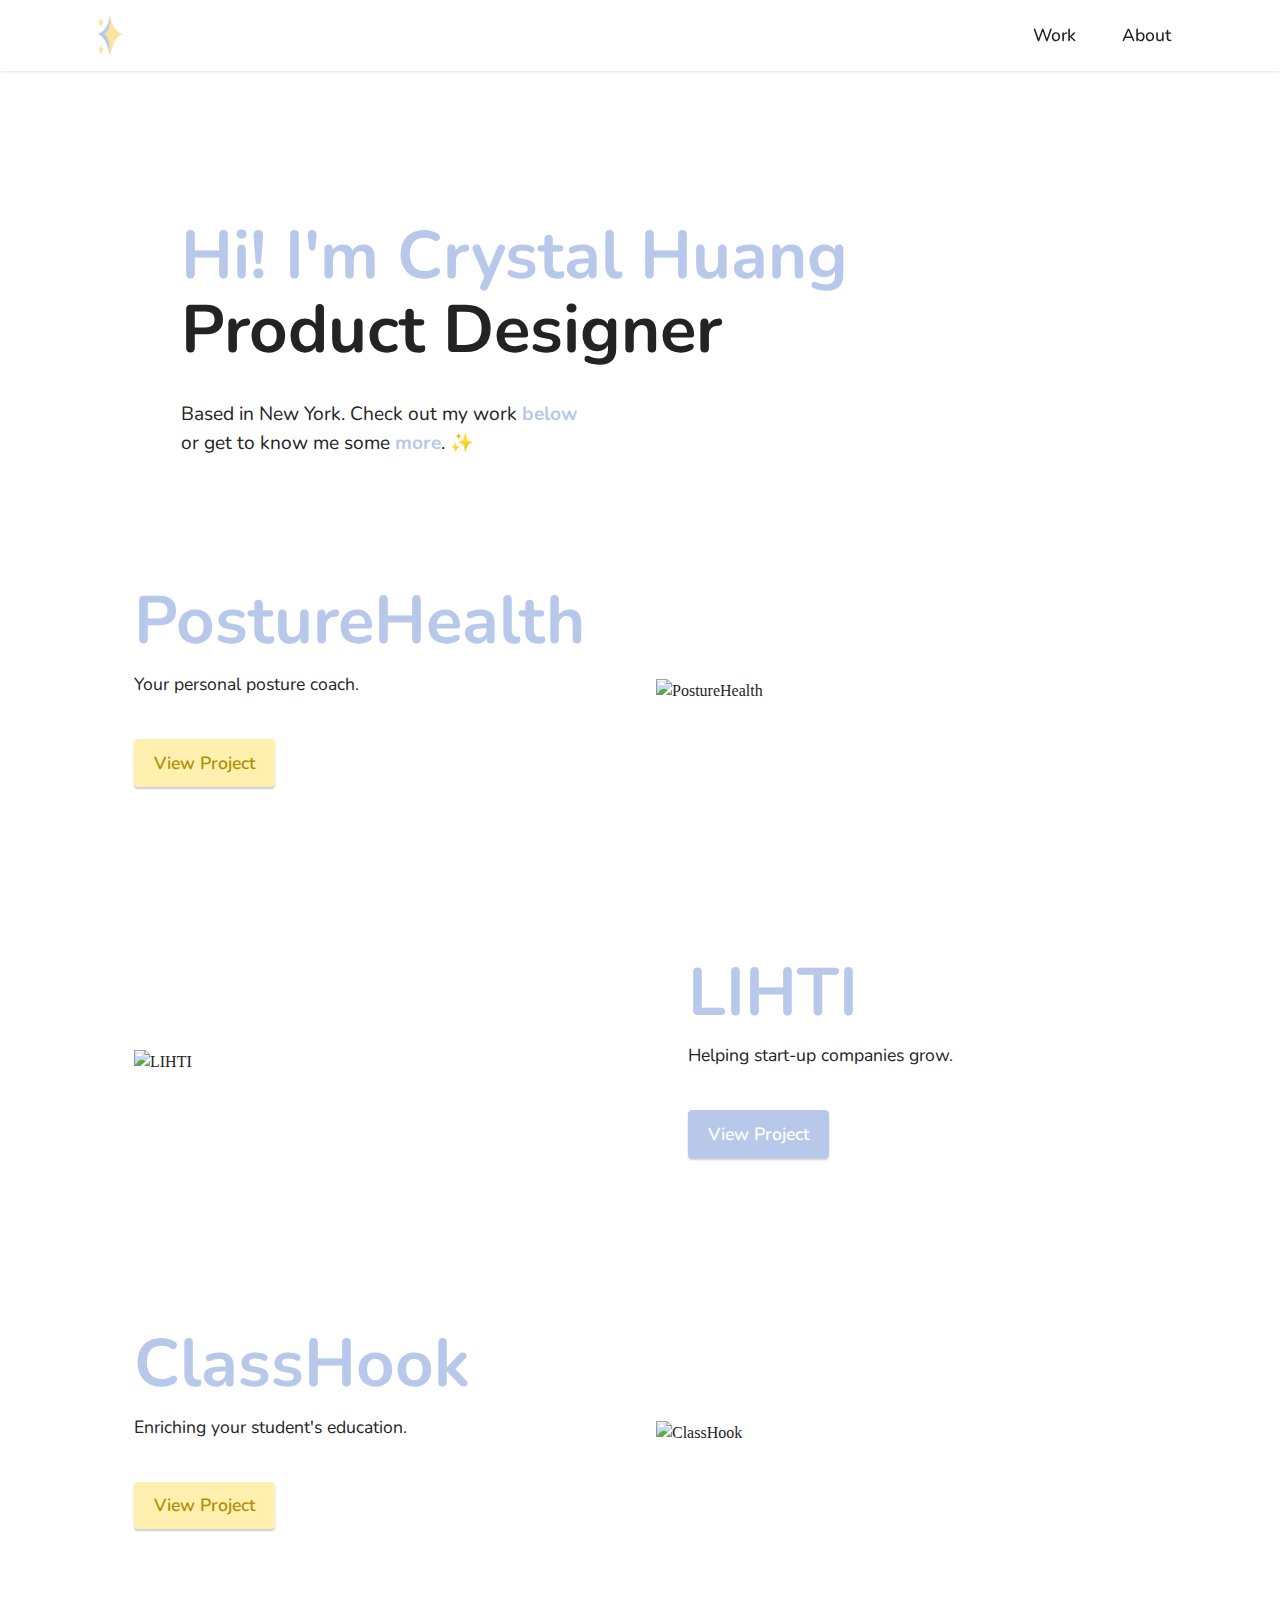
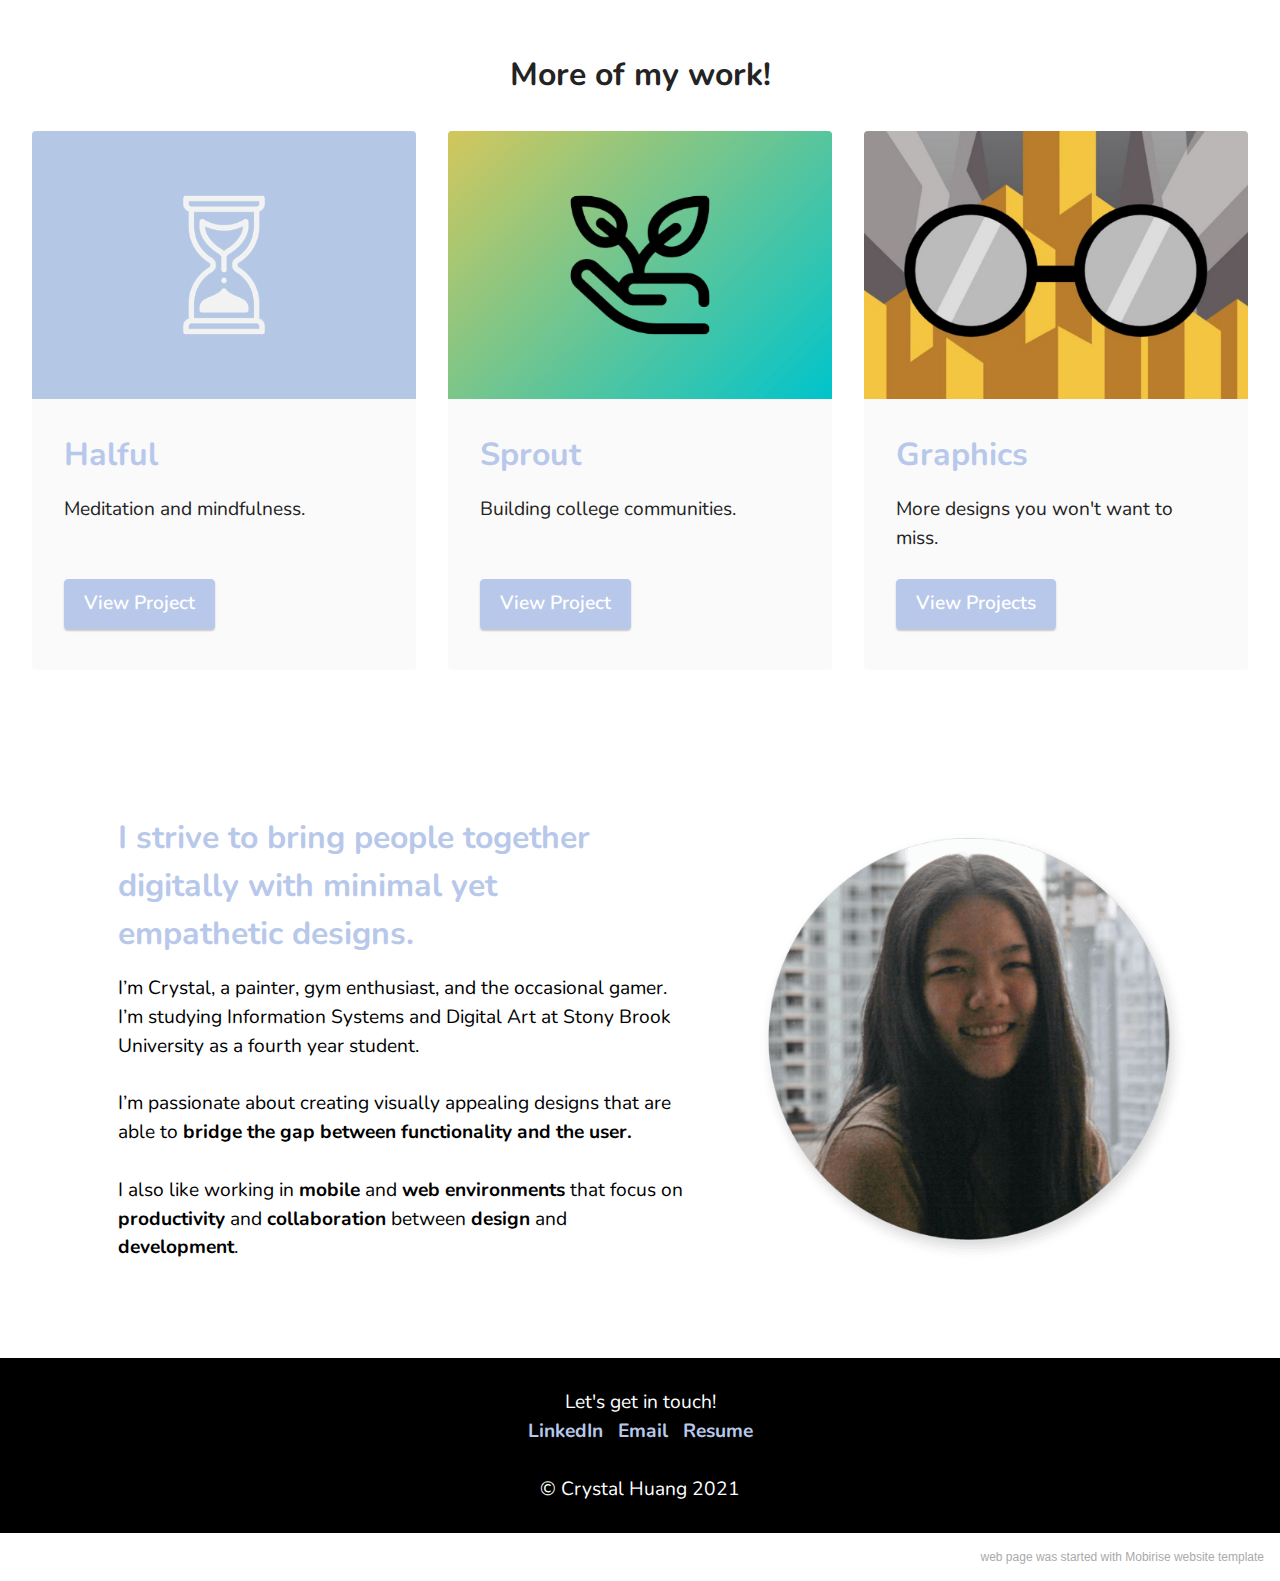
==== commit 71ab2470: "Second Commit" ====
--- a/index.html
+++ b/index.html
@@ -7,10 +7,10 @@
   <meta name="generator" content="Mobirise v5.2.0, mobirise.com">
   <meta name="viewport" content="width=device-width, initial-scale=1, minimum-scale=1">
   <link rel="shortcut icon" href="assets/images/chy-logo-5.png" type="image/x-icon">
-  <meta name="description" content="">
-  
-  
-  <title>Home</title>
+  <meta name="description" content="My name is Crystal Huang. I am a Product Designer at PostureHealth. Currently studying Information Systems and Digital Arts at Stony Brook University.">
+  
+  
+  <title>Crystal Huang</title>
   <link rel="stylesheet" href="assets/tether/tether.min.css">
   <link rel="stylesheet" href="assets/bootstrap/css/bootstrap.min.css">
   <link rel="stylesheet" href="assets/bootstrap/css/bootstrap-grid.min.css">
@@ -65,7 +65,7 @@
         <div class="row justify-content-center">
             <div class="title col-md-12 col-lg-10">
                 <h3 class="mbr-section-title mbr-fonts-style align-center mb-4 display-1"><strong><a href="index.html" class="text-primary"><b>Hi! I'm Crystal Huang</b></a>
-</strong><div><strong>UX/UI Designer</strong></div></h3>
+</strong><div><strong>Product Designer</strong></div></h3>
                 <h4 class="mbr-section-subtitle align-center mbr-fonts-style mb-4 display-7">Based in New York. Check out my work <a href="index.html#features16-3h" class="text-primary"><strong>below</strong></a>
 <div>or get to know me some <a href="index.html#image2-l" class="text-primary"><strong>more</strong></a>. ✨</div></h4>
                 
@@ -176,7 +176,7 @@
                         
                         <p class="mbr-text mbr-fonts-style mt-3 display-7">Meditation and mindfulness.<br></p>
                     </div>
-                    <div class="mbr-section-btn item-footer mt-2"><a href="halful.html" class="btn btn-primary item-btn display-7" target="_blank">View Project</a></div>
+                    <div class="mbr-section-btn item-footer mt-2"><a href="halful.html" class="btn btn-primary item-btn display-7">View Project</a></div>
                 </div>
             </div>
             <div class="item features-image сol-12 col-md-6 col-lg-4">
@@ -190,7 +190,7 @@
                         
                         <p class="mbr-text mbr-fonts-style mt-3 display-7">Building college communities.<br></p>
                     </div>
-                    <div class="mbr-section-btn item-footer mt-2"><a href="sprout.html" class="btn btn-primary item-btn display-7" target="_blank">View Project</a></div>
+                    <div class="mbr-section-btn item-footer mt-2"><a href="sprout.html" class="btn btn-primary item-btn display-7">View Project</a></div>
                 </div>
             </div>
             <div class="item features-image сol-12 col-md-6 col-lg-4">
@@ -204,7 +204,7 @@
                         
                         <p class="mbr-text mbr-fonts-style mt-3 display-7">More designs you won't want to miss.</p>
                     </div>
-                    <div class="mbr-section-btn item-footer mt-2"><a href="graphics.html" class="btn item-btn btn-primary display-7" target="_blank">View Projects</a></div>
+                    <div class="mbr-section-btn item-footer mt-2"><a href="graphics.html" class="btn item-btn btn-primary display-7">View Projects</a></div>
                 </div>
             </div>
             
@@ -253,11 +253,11 @@
     <div class="container">
         <div class="media-container-row align-center mbr-white">
             <div class="col-12">
-                <p class="mbr-text mb-0 mbr-fonts-style display-7">Let's get in touch!<br><strong><a href="https://www.linkedin.com/in/crystal-huang-20292515a" class="text-primary" target="_blank"><b>LinkedIn</b></a>&nbsp; &nbsp;<a href="mailto:huiyinghuang92@gmail.com" class="text-primary"><b>Email</b></a>&nbsp; &nbsp;Resume</strong><br><br>© Crystal Huang 2021</p>
-            </div>
-        </div>
-    </div>
-</section><section style="background-color: #fff; font-family: -apple-system, BlinkMacSystemFont, 'Segoe UI', 'Roboto', 'Helvetica Neue', Arial, sans-serif; color:#aaa; font-size:12px; padding: 0; align-items: center; display: flex;"><a href="https://mobirise.site/w" style="flex: 1 1; height: 3rem; padding-left: 1rem;"></a><p style="flex: 0 0 auto; margin:0; padding-right:1rem;">Site <a href="https://mobirise.site/f" style="color:#aaa;">was started</a> with Mobirise</p></section><script src="assets/web/assets/jquery/jquery.min.js"></script>  <script src="assets/popper/popper.min.js"></script>  <script src="assets/tether/tether.min.js"></script>  <script src="assets/bootstrap/js/bootstrap.min.js"></script>  <script src="assets/smoothscroll/smooth-scroll.js"></script>  <script src="assets/dropdown/js/nav-dropdown.js"></script>  <script src="assets/dropdown/js/navbar-dropdown.js"></script>  <script src="assets/touchswipe/jquery.touch-swipe.min.js"></script>  <script src="assets/theme/js/script.js"></script>  
+                <p class="mbr-text mb-0 mbr-fonts-style display-7">Let's get in touch!<br><strong><a href="https://www.linkedin.com/in/crystal-huang-20292515a" class="text-primary" target="_blank"><b>LinkedIn</b></a>&nbsp; &nbsp;<a href="mailto:huiyinghuang92@gmail.com" class="text-primary"><b>Email</b></a>&nbsp; &nbsp;<a href="assets/files/Resume-CrystalHuang.pdf" class="text-primary" target="_blank"><b>Resume</b></a></strong><br><br>© Crystal Huang 2021</p>
+            </div>
+        </div>
+    </div>
+</section><section style="background-color: #fff; font-family: -apple-system, BlinkMacSystemFont, 'Segoe UI', 'Roboto', 'Helvetica Neue', Arial, sans-serif; color:#aaa; font-size:12px; padding: 0; align-items: center; display: flex;"><a href="https://mobirise.site/v" style="flex: 1 1; height: 3rem; padding-left: 1rem;"></a><p style="flex: 0 0 auto; margin:0; padding-right:1rem;"><a href="https://mobirise.site/s" style="color:#aaa;">web page</a> was started with Mobirise website template</p></section><script src="assets/web/assets/jquery/jquery.min.js"></script>  <script src="assets/popper/popper.min.js"></script>  <script src="assets/tether/tether.min.js"></script>  <script src="assets/bootstrap/js/bootstrap.min.js"></script>  <script src="assets/smoothscroll/smooth-scroll.js"></script>  <script src="assets/dropdown/js/nav-dropdown.js"></script>  <script src="assets/dropdown/js/navbar-dropdown.js"></script>  <script src="assets/touchswipe/jquery.touch-swipe.min.js"></script>  <script src="assets/theme/js/script.js"></script>  
   
   
  <div id="scrollToTop" class="scrollToTop mbr-arrow-up"><a style="text-align: center;"><i class="mbr-arrow-up-icon mbr-arrow-up-icon-cm cm-icon cm-icon-smallarrow-up"></i></a></div>
--- a/assets/mobirise/css/mbr-additional.css
+++ b/assets/mobirise/css/mbr-additional.css
@@ -1039,7 +1039,7 @@
 }
 .cid-sgyQiRQVD5 {
   padding-top: 10rem;
-  padding-bottom: 2rem;
+  padding-bottom: 1rem;
   background-color: #ffffff;
 }
 .cid-sgyQiRQVD5 .mbr-section-title DIV {
@@ -4220,47 +4220,6 @@
 .cid-sgsLI8nam0 .media-container-row .mbr-text {
   color: #ffffff;
 }
-.cid-sgsXXJlOje {
-  padding-top: 4rem;
-  padding-bottom: 0rem;
-  background-color: #ffffff;
-}
-.cid-sgsXXJlOje img,
-.cid-sgsXXJlOje .item-img {
-  width: 100%;
-}
-.cid-sgsXXJlOje .item:focus,
-.cid-sgsXXJlOje span:focus {
-  outline: none;
-}
-.cid-sgsXXJlOje .item {
-  cursor: pointer;
-  margin-bottom: 2rem;
-}
-.cid-sgsXXJlOje .item-wrapper {
-  position: relative;
-  border-radius: 4px;
-  background: #fafafa;
-  height: 100%;
-  display: flex;
-  flex-flow: column nowrap;
-}
-@media (min-width: 992px) {
-  .cid-sgsXXJlOje .item-wrapper .item-content {
-    padding: 2rem;
-  }
-}
-@media (max-width: 991px) {
-  .cid-sgsXXJlOje .item-wrapper .item-content {
-    padding: 1rem;
-  }
-}
-.cid-sgsXXJlOje .mbr-section-btn {
-  margin-top: auto !important;
-}
-.cid-sgsXXJlOje .mbr-section-title {
-  color: #232323;
-}
 .cid-sgs9KTw8RS {
   z-index: 1000;
   width: 100%;
@@ -4613,9 +4572,50 @@
     left: -1rem;
   }
 }
+.cid-sgzHfoC6cT {
+  padding-top: 6rem;
+  padding-bottom: 0rem;
+  background-color: #ffffff;
+}
+.cid-sgzHfoC6cT img,
+.cid-sgzHfoC6cT .item-img {
+  width: 100%;
+}
+.cid-sgzHfoC6cT .item:focus,
+.cid-sgzHfoC6cT span:focus {
+  outline: none;
+}
+.cid-sgzHfoC6cT .item {
+  cursor: pointer;
+  margin-bottom: 2rem;
+}
+.cid-sgzHfoC6cT .item-wrapper {
+  position: relative;
+  border-radius: 4px;
+  background: #fafafa;
+  height: 100%;
+  display: flex;
+  flex-flow: column nowrap;
+}
+@media (min-width: 992px) {
+  .cid-sgzHfoC6cT .item-wrapper .item-content {
+    padding: 2rem;
+  }
+}
+@media (max-width: 991px) {
+  .cid-sgzHfoC6cT .item-wrapper .item-content {
+    padding: 1rem;
+  }
+}
+.cid-sgzHfoC6cT .mbr-section-btn {
+  margin-top: auto !important;
+}
+.cid-sgzHfoC6cT .mbr-section-title {
+  color: #232323;
+}
 .cid-sgsY7fOESH {
-  padding-top: 5rem;
-  padding-bottom: 4rem;
+  padding-top: 4rem;
+  padding-bottom: 3rem;
   background-color: #ffffff;
 }
 .cid-sgsY7fOESH .mbr-section-title {
--- a/assets/mobirise/css/mbr-additional.css
+++ b/assets/mobirise/css/mbr-additional.css
@@ -1039,7 +1039,7 @@
 }
 .cid-sgyQiRQVD5 {
   padding-top: 10rem;
-  padding-bottom: 2rem;
+  padding-bottom: 1rem;
   background-color: #ffffff;
 }
 .cid-sgyQiRQVD5 .mbr-section-title DIV {
@@ -4220,47 +4220,6 @@
 .cid-sgsLI8nam0 .media-container-row .mbr-text {
   color: #ffffff;
 }
-.cid-sgsXXJlOje {
-  padding-top: 4rem;
-  padding-bottom: 0rem;
-  background-color: #ffffff;
-}
-.cid-sgsXXJlOje img,
-.cid-sgsXXJlOje .item-img {
-  width: 100%;
-}
-.cid-sgsXXJlOje .item:focus,
-.cid-sgsXXJlOje span:focus {
-  outline: none;
-}
-.cid-sgsXXJlOje .item {
-  cursor: pointer;
-  margin-bottom: 2rem;
-}
-.cid-sgsXXJlOje .item-wrapper {
-  position: relative;
-  border-radius: 4px;
-  background: #fafafa;
-  height: 100%;
-  display: flex;
-  flex-flow: column nowrap;
-}
-@media (min-width: 992px) {
-  .cid-sgsXXJlOje .item-wrapper .item-content {
-    padding: 2rem;
-  }
-}
-@media (max-width: 991px) {
-  .cid-sgsXXJlOje .item-wrapper .item-content {
-    padding: 1rem;
-  }
-}
-.cid-sgsXXJlOje .mbr-section-btn {
-  margin-top: auto !important;
-}
-.cid-sgsXXJlOje .mbr-section-title {
-  color: #232323;
-}
 .cid-sgs9KTw8RS {
   z-index: 1000;
   width: 100%;
@@ -4613,9 +4572,50 @@
     left: -1rem;
   }
 }
+.cid-sgzHfoC6cT {
+  padding-top: 6rem;
+  padding-bottom: 0rem;
+  background-color: #ffffff;
+}
+.cid-sgzHfoC6cT img,
+.cid-sgzHfoC6cT .item-img {
+  width: 100%;
+}
+.cid-sgzHfoC6cT .item:focus,
+.cid-sgzHfoC6cT span:focus {
+  outline: none;
+}
+.cid-sgzHfoC6cT .item {
+  cursor: pointer;
+  margin-bottom: 2rem;
+}
+.cid-sgzHfoC6cT .item-wrapper {
+  position: relative;
+  border-radius: 4px;
+  background: #fafafa;
+  height: 100%;
+  display: flex;
+  flex-flow: column nowrap;
+}
+@media (min-width: 992px) {
+  .cid-sgzHfoC6cT .item-wrapper .item-content {
+    padding: 2rem;
+  }
+}
+@media (max-width: 991px) {
+  .cid-sgzHfoC6cT .item-wrapper .item-content {
+    padding: 1rem;
+  }
+}
+.cid-sgzHfoC6cT .mbr-section-btn {
+  margin-top: auto !important;
+}
+.cid-sgzHfoC6cT .mbr-section-title {
+  color: #232323;
+}
 .cid-sgsY7fOESH {
-  padding-top: 5rem;
-  padding-bottom: 4rem;
+  padding-top: 4rem;
+  padding-bottom: 3rem;
   background-color: #ffffff;
 }
 .cid-sgsY7fOESH .mbr-section-title {
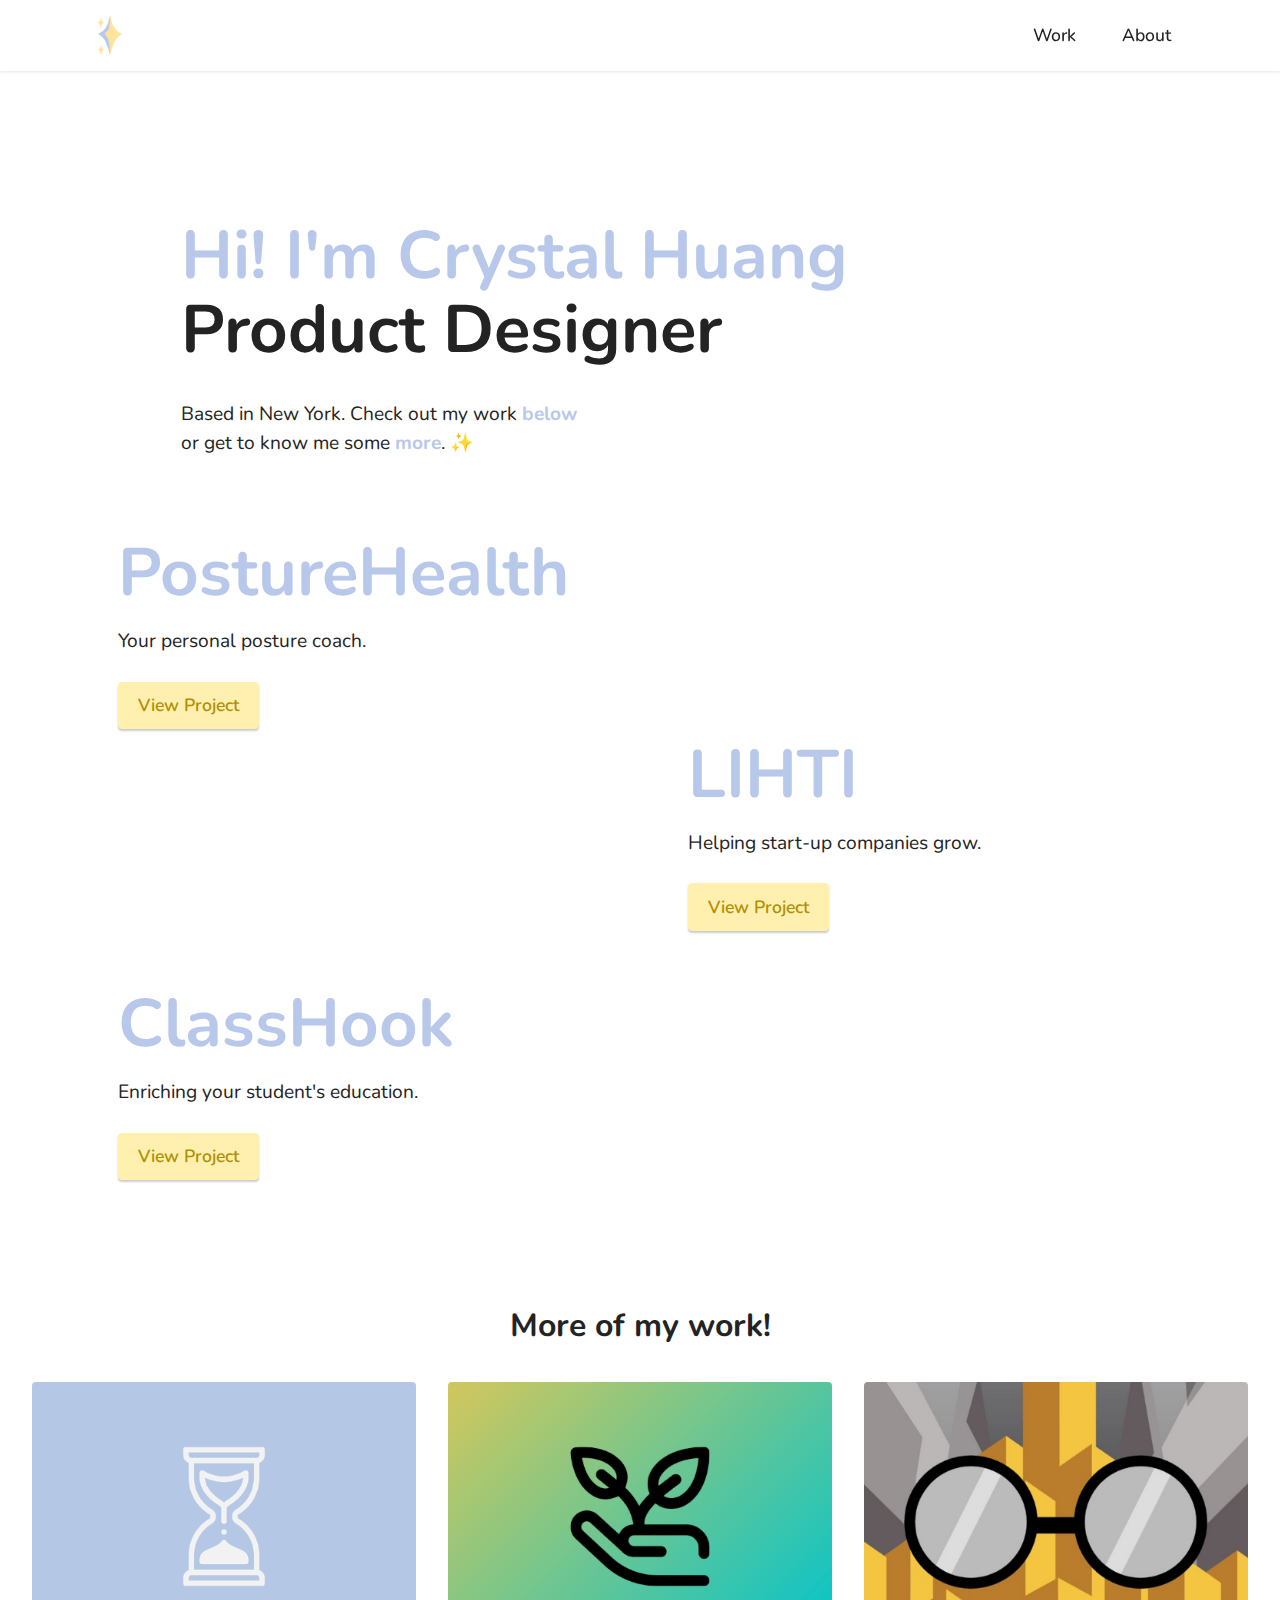
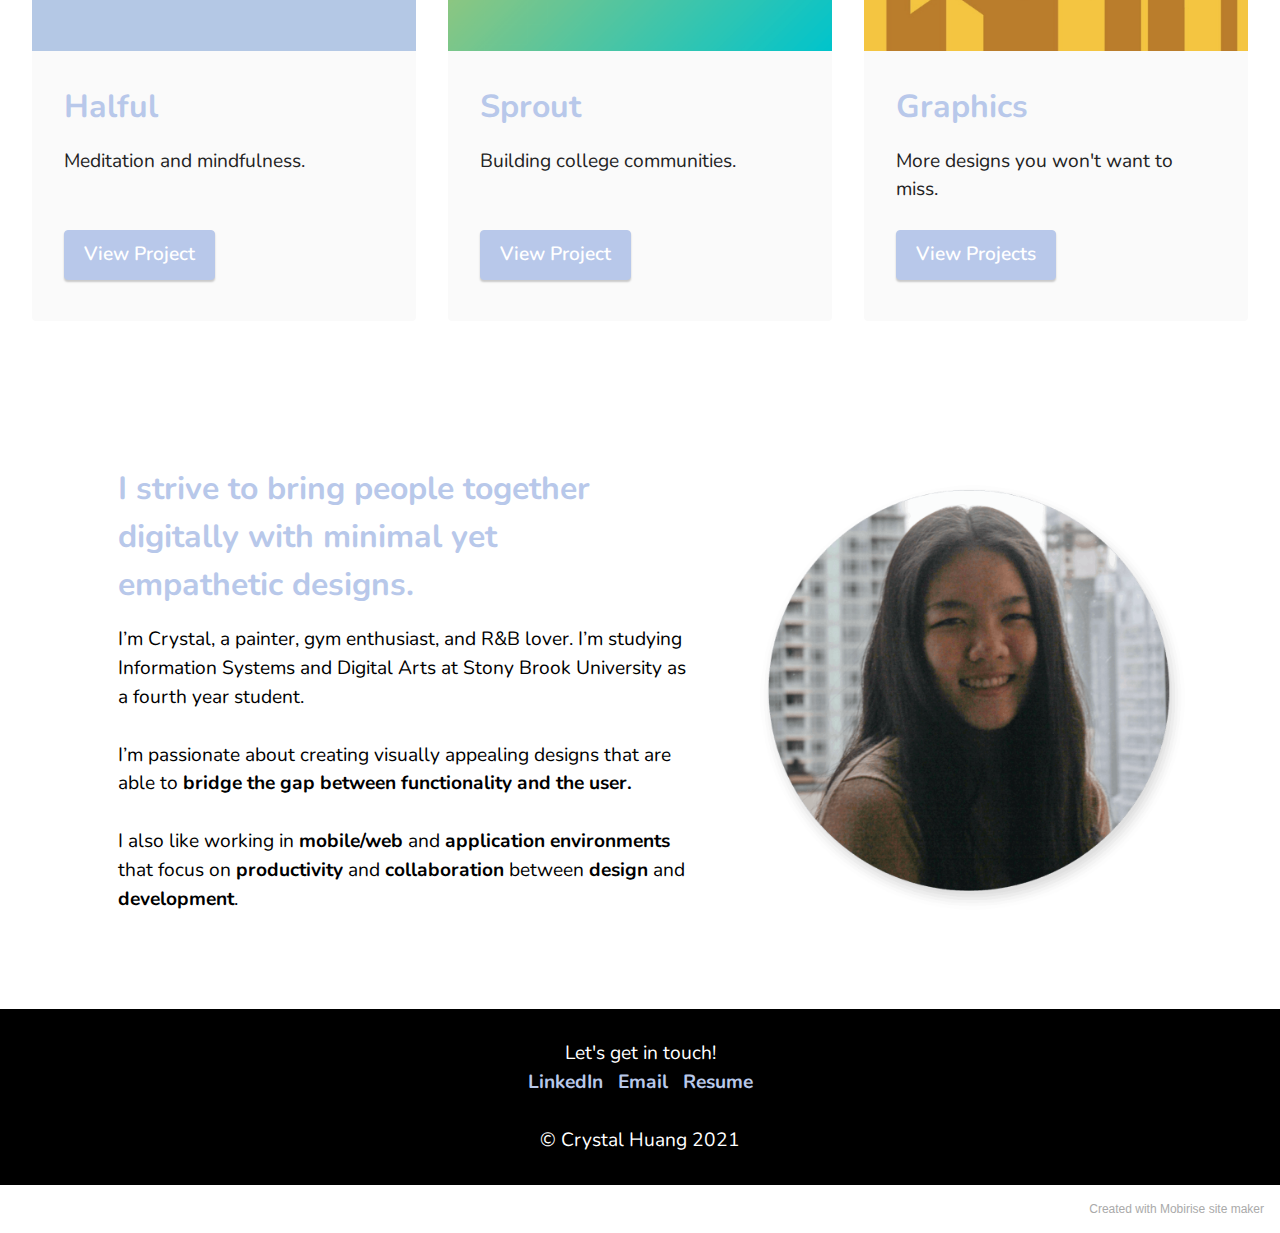
==== commit 31148c8c: "Third Commit" ====
--- a/index.html
+++ b/index.html
@@ -47,7 +47,7 @@
                 </div>
             </button>
             <div class="collapse navbar-collapse" id="navbarSupportedContent">
-                <ul class="navbar-nav nav-dropdown nav-right" data-app-modern-menu="true"><li class="nav-item"><a class="nav-link link text-black text-primary display-4" href="index.html#features16-3h">
+                <ul class="navbar-nav nav-dropdown nav-right" data-app-modern-menu="true"><li class="nav-item"><a class="nav-link link text-black text-primary display-4" href="index.html#header14-3x">
                             Work</a></li>
                     <li class="nav-item"><a class="nav-link link text-black text-primary display-4" href="index.html#image2-l">
                             About</a></li></ul>
@@ -66,7 +66,7 @@
             <div class="title col-md-12 col-lg-10">
                 <h3 class="mbr-section-title mbr-fonts-style align-center mb-4 display-1"><strong><a href="index.html" class="text-primary"><b>Hi! I'm Crystal Huang</b></a>
 </strong><div><strong>Product Designer</strong></div></h3>
-                <h4 class="mbr-section-subtitle align-center mbr-fonts-style mb-4 display-7">Based in New York. Check out my work <a href="index.html#features16-3h" class="text-primary"><strong>below</strong></a>
+                <h4 class="mbr-section-subtitle align-center mbr-fonts-style mb-4 display-7">Based in New York. Check out my work <a href="index.html#header14-3x" class="text-primary"><strong>below</strong></a>
 <div>or get to know me some <a href="index.html#image2-l" class="text-primary"><strong>more</strong></a>. ✨</div></h4>
                 
             </div>
@@ -74,81 +74,72 @@
     </div>
 </section>
 
-<section class="features15 cid-sgyQExXzDK" id="features16-3h">
-
-    
-
-    
-    <div class="container">
-        <div class="content-wrapper">
-            <div class="row align-items-center">
-                <div class="col-12 col-lg">
-                    <div class="text-wrapper">
-                        <h6 class="card-title mbr-fonts-style display-1">
-                            <strong>PostureHealth</strong></h6>
-                        <p class="mbr-text mbr-fonts-style mb-4 display-4">
-                            Your personal posture coach.</p>
-                        <div class="mbr-section-btn mt-3"><a class="btn btn-warning display-4" href="posturehealth.html">View Project</a></div>
-                    </div>
-                </div>
-                <div class="col-12 col-lg-6">
-                    <div class="image-wrapper">
-                        <img src="assets/images/ph.gif" alt="PostureHealth">
-                    </div>
-                </div>
-            </div>
-        </div>
-    </div>
-</section>
-
-<section class="features16 cid-sgsa7MEgU5" id="features17-2">
-    
-
-    
-    <div class="container">
-        <div class="content-wrapper">
-            <div class="row align-items-center">
-                <div class="col-12 col-lg-6">
-                    <div class="image-wrapper">
-                        <img src="assets/images/lihtilarger.gif" alt="LIHTI">
-                    </div>
-                </div>
-                <div class="col-12 col-lg">
-                    <div class="text-wrapper">
-                        <h6 class="card-title mbr-fonts-style display-1">
-                            <strong>LIHTI</strong></h6>
-                        <p class="mbr-text mbr-fonts-style mb-4 display-4">
-                            Helping start-up companies grow.</p>
-                        <div class="mbr-section-btn mt-3"><a class="btn btn-primary display-4" href="lihti.html">
-                                View Project</a></div>
-                    </div>
-                </div>
-            </div>
-        </div>
-    </div>
-</section>
-
-<section class="features15 cid-sgsa8h9vPS" id="features16-3">
-
-    
-
-    
-    <div class="container">
-        <div class="content-wrapper">
-            <div class="row align-items-center">
-                <div class="col-12 col-lg">
-                    <div class="text-wrapper">
-                        <h6 class="card-title mbr-fonts-style display-1">
-                            <strong>ClassHook</strong></h6>
-                        <p class="mbr-text mbr-fonts-style mb-4 display-4">
-                            Enriching your student's education.</p>
-                        <div class="mbr-section-btn mt-3"><a class="btn btn-warning display-4" href="classhook.html">View Project</a></div>
-                    </div>
-                </div>
-                <div class="col-12 col-lg-6">
-                    <div class="image-wrapper">
-                        <img src="assets/images/classhook.gif" alt="ClassHook">
-                    </div>
+<section class="header14 cid-sgJyBkpUR7" id="header14-3x">
+
+    
+
+    
+
+    <div class="container">
+        <div class="row justify-content-center align-items-center">
+            <div class="col-12 col-md-6 image-wrapper">
+                <img src="assets/images/ph.gif" alt="">
+            </div>
+            <div class="col-12 col-md">
+                <div class="text-wrapper">
+                    <h1 class="mbr-section-title mbr-fonts-style mb-3 display-1">
+                        <strong>PostureHealth</strong></h1>
+                    <p class="mbr-text mbr-fonts-style display-7">
+                        Your personal posture coach.</p>
+                    <div class="mbr-section-btn mt-3"><a class="btn btn-success display-4" href="posturehealth.html">View Project</a></div>
+                </div>
+            </div>
+        </div>
+    </div>
+</section>
+
+<section class="header14 cid-sgJza7talP" id="header14-3y">
+
+    
+
+    
+
+    <div class="container">
+        <div class="row justify-content-center align-items-center">
+            <div class="col-12 col-md-6 image-wrapper">
+                <img src="assets/images/lihtilarger.gif" alt="">
+            </div>
+            <div class="col-12 col-md">
+                <div class="text-wrapper">
+                    <h1 class="mbr-section-title mbr-fonts-style mb-3 display-1">
+                        <strong>LIHTI</strong></h1>
+                    <p class="mbr-text mbr-fonts-style display-7">
+                        Helping start-up companies grow.</p>
+                    <div class="mbr-section-btn mt-3"><a class="btn btn-success display-4" href="lihti.html">View Project</a></div>
+                </div>
+            </div>
+        </div>
+    </div>
+</section>
+
+<section class="header14 cid-sgJzbf8Joj" id="header14-3z">
+
+    
+
+    
+
+    <div class="container">
+        <div class="row justify-content-center align-items-center">
+            <div class="col-12 col-md-6 image-wrapper">
+                <img src="assets/images/classhook.gif" alt="">
+            </div>
+            <div class="col-12 col-md">
+                <div class="text-wrapper">
+                    <h1 class="mbr-section-title mbr-fonts-style mb-3 display-1">
+                        <strong>ClassHook</strong></h1>
+                    <p class="mbr-text mbr-fonts-style display-7">
+                        Enriching your student's education.</p>
+                    <div class="mbr-section-btn mt-3"><a class="btn btn-success display-4" href="classhook.html">View Project</a></div>
                 </div>
             </div>
         </div>
@@ -230,13 +221,12 @@
                     <h3 class="mbr-section-title mbr-fonts-style mb-3 display-5"><strong>I strive to bring people together
 </strong><div><strong>digitally with minimal yet
 </strong></div><div><strong>empathetic designs.</strong></div></h3>
-                    <p class="mbr-text mbr-fonts-style display-7">I’m Crystal, a painter, gym enthusiast, and the occasional gamer.
-I’m studying Information Systems and Digital Art at Stony
+                    <p class="mbr-text mbr-fonts-style display-7">I’m Crystal, a painter, gym enthusiast, and R&amp;B lover. I’m studying Information Systems and Digital Arts at Stony
 Brook University as a fourth year student.
 <br><br>I’m passionate about creating visually appealing designs that
 are able to <strong>bridge the gap between functionality and the user.</strong>
 <br>
-<br>​I also like working in <strong>mobile</strong> and <strong>web environments</strong> that focus on
+<br>​I also like working in <strong>mobile/web</strong>&nbsp;and <strong>application environments</strong> that focus on
 <strong>productivity</strong> and <strong>collaboration</strong> between <strong>design </strong>and <strong>development</strong>.</p>
                 </div>
             </div>
@@ -257,7 +247,7 @@
             </div>
         </div>
     </div>
-</section><section style="background-color: #fff; font-family: -apple-system, BlinkMacSystemFont, 'Segoe UI', 'Roboto', 'Helvetica Neue', Arial, sans-serif; color:#aaa; font-size:12px; padding: 0; align-items: center; display: flex;"><a href="https://mobirise.site/v" style="flex: 1 1; height: 3rem; padding-left: 1rem;"></a><p style="flex: 0 0 auto; margin:0; padding-right:1rem;"><a href="https://mobirise.site/s" style="color:#aaa;">web page</a> was started with Mobirise website template</p></section><script src="assets/web/assets/jquery/jquery.min.js"></script>  <script src="assets/popper/popper.min.js"></script>  <script src="assets/tether/tether.min.js"></script>  <script src="assets/bootstrap/js/bootstrap.min.js"></script>  <script src="assets/smoothscroll/smooth-scroll.js"></script>  <script src="assets/dropdown/js/nav-dropdown.js"></script>  <script src="assets/dropdown/js/navbar-dropdown.js"></script>  <script src="assets/touchswipe/jquery.touch-swipe.min.js"></script>  <script src="assets/theme/js/script.js"></script>  
+</section><section style="background-color: #fff; font-family: -apple-system, BlinkMacSystemFont, 'Segoe UI', 'Roboto', 'Helvetica Neue', Arial, sans-serif; color:#aaa; font-size:12px; padding: 0; align-items: center; display: flex;"><a href="https://mobirise.site/i" style="flex: 1 1; height: 3rem; padding-left: 1rem;"></a><p style="flex: 0 0 auto; margin:0; padding-right:1rem;">Created with Mobirise <a href="https://mobirise.site/j" style="color:#aaa;">site</a> maker</p></section><script src="assets/web/assets/jquery/jquery.min.js"></script>  <script src="assets/popper/popper.min.js"></script>  <script src="assets/tether/tether.min.js"></script>  <script src="assets/bootstrap/js/bootstrap.min.js"></script>  <script src="assets/smoothscroll/smooth-scroll.js"></script>  <script src="assets/dropdown/js/nav-dropdown.js"></script>  <script src="assets/dropdown/js/navbar-dropdown.js"></script>  <script src="assets/touchswipe/jquery.touch-swipe.min.js"></script>  <script src="assets/theme/js/script.js"></script>  
   
   
  <div id="scrollToTop" class="scrollToTop mbr-arrow-up"><a style="text-align: center;"><i class="mbr-arrow-up-icon mbr-arrow-up-icon-cm cm-icon cm-icon-smallarrow-up"></i></a></div>
--- a/assets/mobirise/css/mbr-additional.css
+++ b/assets/mobirise/css/mbr-additional.css
@@ -1051,128 +1051,95 @@
 .cid-sgyQiRQVD5 .mbr-section-subtitle {
   text-align: left;
 }
-.cid-sgyQExXzDK {
+.cid-sgJyBkpUR7 {
+  padding-top: 2rem;
+  padding-bottom: 0rem;
+  background-color: #ffffff;
+}
+.cid-sgJyBkpUR7 .row {
+  flex-direction: row-reverse;
+}
+@media (max-width: 991px) {
+  .cid-sgJyBkpUR7 .image-wrapper {
+    margin-bottom: 2rem;
+  }
+}
+.cid-sgJyBkpUR7 .image-wrapper img {
+  width: 100%;
+  object-fit: cover;
+}
+@media (min-width: 992px) {
+  .cid-sgJyBkpUR7 .text-wrapper {
+    padding: 0 2rem;
+  }
+}
+@media (max-width: 768px) {
+  .cid-sgJyBkpUR7 .text-wrapper {
+    margin-bottom: 2rem;
+  }
+}
+.cid-sgJyBkpUR7 .mbr-section-title {
+  color: #b8c8ea;
+}
+.cid-sgJza7talP {
   padding-top: 0rem;
   padding-bottom: 0rem;
   background-color: #ffffff;
 }
-.cid-sgyQExXzDK .content-wrapper {
-  background: #ffffff;
-}
-@media (max-width: 991px) {
-  .cid-sgyQExXzDK .content-wrapper .row {
-    flex-direction: column-reverse;
-  }
-  .cid-sgyQExXzDK .content-wrapper .image-wrapper {
+@media (max-width: 991px) {
+  .cid-sgJza7talP .image-wrapper {
     margin-bottom: 2rem;
   }
 }
-@media (max-width: 767px) {
-  .cid-sgyQExXzDK .content-wrapper {
-    padding: 1rem;
-  }
-}
-@media (min-width: 768px) and (max-width: 991px) {
-  .cid-sgyQExXzDK .content-wrapper {
-    padding: 2rem;
-  }
+.cid-sgJza7talP .image-wrapper img {
+  width: 100%;
+  object-fit: cover;
 }
 @media (min-width: 992px) {
-  .cid-sgyQExXzDK .content-wrapper {
-    padding: 5rem 3rem;
-  }
-  .cid-sgyQExXzDK .content-wrapper .text-wrapper {
-    padding-right: 2rem;
-  }
-}
-.cid-sgyQExXzDK .image-wrapper img {
+  .cid-sgJza7talP .text-wrapper {
+    padding: 0 2rem;
+  }
+}
+@media (max-width: 768px) {
+  .cid-sgJza7talP .text-wrapper {
+    margin-bottom: 2rem;
+  }
+}
+.cid-sgJza7talP .mbr-section-title {
+  color: #b8c8ea;
+}
+.cid-sgJzbf8Joj {
+  padding-top: 3rem;
+  padding-bottom: 4rem;
+  background-color: #ffffff;
+}
+.cid-sgJzbf8Joj .row {
+  flex-direction: row-reverse;
+}
+@media (max-width: 991px) {
+  .cid-sgJzbf8Joj .image-wrapper {
+    margin-bottom: 2rem;
+  }
+}
+.cid-sgJzbf8Joj .image-wrapper img {
   width: 100%;
   object-fit: cover;
 }
-.cid-sgyQExXzDK .card-title {
+@media (min-width: 992px) {
+  .cid-sgJzbf8Joj .text-wrapper {
+    padding: 0 2rem;
+  }
+}
+@media (max-width: 768px) {
+  .cid-sgJzbf8Joj .text-wrapper {
+    margin-bottom: 2rem;
+  }
+}
+.cid-sgJzbf8Joj .mbr-section-title {
   color: #b8c8ea;
 }
-.cid-sgsa7MEgU5 {
-  padding-top: 0rem;
-  padding-bottom: 0rem;
-  background-color: #ffffff;
-}
-.cid-sgsa7MEgU5 .content-wrapper {
-  background: #ffffff;
-}
-@media (max-width: 991px) {
-  .cid-sgsa7MEgU5 .content-wrapper .image-wrapper {
-    margin-bottom: 2rem;
-  }
-}
-@media (max-width: 767px) {
-  .cid-sgsa7MEgU5 .content-wrapper {
-    padding: 1rem;
-  }
-}
-@media (min-width: 768px) and (max-width: 991px) {
-  .cid-sgsa7MEgU5 .content-wrapper {
-    padding: 2rem;
-  }
-}
-@media (min-width: 992px) {
-  .cid-sgsa7MEgU5 .content-wrapper {
-    padding: 5rem 3rem;
-  }
-  .cid-sgsa7MEgU5 .content-wrapper .text-wrapper {
-    padding-left: 2rem;
-  }
-}
-.cid-sgsa7MEgU5 .image-wrapper img {
-  width: 100%;
-  object-fit: cover;
-}
-.cid-sgsa7MEgU5 .card-title {
-  color: #b8c8ea;
-}
-.cid-sgsa8h9vPS {
-  padding-top: 0rem;
-  padding-bottom: 0rem;
-  background-color: #ffffff;
-}
-.cid-sgsa8h9vPS .content-wrapper {
-  background: #ffffff;
-}
-@media (max-width: 991px) {
-  .cid-sgsa8h9vPS .content-wrapper .row {
-    flex-direction: column-reverse;
-  }
-  .cid-sgsa8h9vPS .content-wrapper .image-wrapper {
-    margin-bottom: 2rem;
-  }
-}
-@media (max-width: 767px) {
-  .cid-sgsa8h9vPS .content-wrapper {
-    padding: 1rem;
-  }
-}
-@media (min-width: 768px) and (max-width: 991px) {
-  .cid-sgsa8h9vPS .content-wrapper {
-    padding: 2rem;
-  }
-}
-@media (min-width: 992px) {
-  .cid-sgsa8h9vPS .content-wrapper {
-    padding: 5rem 3rem;
-  }
-  .cid-sgsa8h9vPS .content-wrapper .text-wrapper {
-    padding-right: 2rem;
-  }
-}
-.cid-sgsa8h9vPS .image-wrapper img {
-  width: 100%;
-  object-fit: cover;
-}
-.cid-sgsa8h9vPS .card-title {
-  color: #b8c8ea;
-}
 .cid-sgyWj3LRNp {
-  padding-top: 2rem;
+  padding-top: 3rem;
   padding-bottom: 3rem;
   background-color: #ffffff;
 }
--- a/assets/mobirise/css/mbr-additional.css
+++ b/assets/mobirise/css/mbr-additional.css
@@ -1051,128 +1051,95 @@
 .cid-sgyQiRQVD5 .mbr-section-subtitle {
   text-align: left;
 }
-.cid-sgyQExXzDK {
+.cid-sgJyBkpUR7 {
+  padding-top: 2rem;
+  padding-bottom: 0rem;
+  background-color: #ffffff;
+}
+.cid-sgJyBkpUR7 .row {
+  flex-direction: row-reverse;
+}
+@media (max-width: 991px) {
+  .cid-sgJyBkpUR7 .image-wrapper {
+    margin-bottom: 2rem;
+  }
+}
+.cid-sgJyBkpUR7 .image-wrapper img {
+  width: 100%;
+  object-fit: cover;
+}
+@media (min-width: 992px) {
+  .cid-sgJyBkpUR7 .text-wrapper {
+    padding: 0 2rem;
+  }
+}
+@media (max-width: 768px) {
+  .cid-sgJyBkpUR7 .text-wrapper {
+    margin-bottom: 2rem;
+  }
+}
+.cid-sgJyBkpUR7 .mbr-section-title {
+  color: #b8c8ea;
+}
+.cid-sgJza7talP {
   padding-top: 0rem;
   padding-bottom: 0rem;
   background-color: #ffffff;
 }
-.cid-sgyQExXzDK .content-wrapper {
-  background: #ffffff;
-}
-@media (max-width: 991px) {
-  .cid-sgyQExXzDK .content-wrapper .row {
-    flex-direction: column-reverse;
-  }
-  .cid-sgyQExXzDK .content-wrapper .image-wrapper {
+@media (max-width: 991px) {
+  .cid-sgJza7talP .image-wrapper {
     margin-bottom: 2rem;
   }
 }
-@media (max-width: 767px) {
-  .cid-sgyQExXzDK .content-wrapper {
-    padding: 1rem;
-  }
-}
-@media (min-width: 768px) and (max-width: 991px) {
-  .cid-sgyQExXzDK .content-wrapper {
-    padding: 2rem;
-  }
+.cid-sgJza7talP .image-wrapper img {
+  width: 100%;
+  object-fit: cover;
 }
 @media (min-width: 992px) {
-  .cid-sgyQExXzDK .content-wrapper {
-    padding: 5rem 3rem;
-  }
-  .cid-sgyQExXzDK .content-wrapper .text-wrapper {
-    padding-right: 2rem;
-  }
-}
-.cid-sgyQExXzDK .image-wrapper img {
+  .cid-sgJza7talP .text-wrapper {
+    padding: 0 2rem;
+  }
+}
+@media (max-width: 768px) {
+  .cid-sgJza7talP .text-wrapper {
+    margin-bottom: 2rem;
+  }
+}
+.cid-sgJza7talP .mbr-section-title {
+  color: #b8c8ea;
+}
+.cid-sgJzbf8Joj {
+  padding-top: 3rem;
+  padding-bottom: 4rem;
+  background-color: #ffffff;
+}
+.cid-sgJzbf8Joj .row {
+  flex-direction: row-reverse;
+}
+@media (max-width: 991px) {
+  .cid-sgJzbf8Joj .image-wrapper {
+    margin-bottom: 2rem;
+  }
+}
+.cid-sgJzbf8Joj .image-wrapper img {
   width: 100%;
   object-fit: cover;
 }
-.cid-sgyQExXzDK .card-title {
+@media (min-width: 992px) {
+  .cid-sgJzbf8Joj .text-wrapper {
+    padding: 0 2rem;
+  }
+}
+@media (max-width: 768px) {
+  .cid-sgJzbf8Joj .text-wrapper {
+    margin-bottom: 2rem;
+  }
+}
+.cid-sgJzbf8Joj .mbr-section-title {
   color: #b8c8ea;
 }
-.cid-sgsa7MEgU5 {
-  padding-top: 0rem;
-  padding-bottom: 0rem;
-  background-color: #ffffff;
-}
-.cid-sgsa7MEgU5 .content-wrapper {
-  background: #ffffff;
-}
-@media (max-width: 991px) {
-  .cid-sgsa7MEgU5 .content-wrapper .image-wrapper {
-    margin-bottom: 2rem;
-  }
-}
-@media (max-width: 767px) {
-  .cid-sgsa7MEgU5 .content-wrapper {
-    padding: 1rem;
-  }
-}
-@media (min-width: 768px) and (max-width: 991px) {
-  .cid-sgsa7MEgU5 .content-wrapper {
-    padding: 2rem;
-  }
-}
-@media (min-width: 992px) {
-  .cid-sgsa7MEgU5 .content-wrapper {
-    padding: 5rem 3rem;
-  }
-  .cid-sgsa7MEgU5 .content-wrapper .text-wrapper {
-    padding-left: 2rem;
-  }
-}
-.cid-sgsa7MEgU5 .image-wrapper img {
-  width: 100%;
-  object-fit: cover;
-}
-.cid-sgsa7MEgU5 .card-title {
-  color: #b8c8ea;
-}
-.cid-sgsa8h9vPS {
-  padding-top: 0rem;
-  padding-bottom: 0rem;
-  background-color: #ffffff;
-}
-.cid-sgsa8h9vPS .content-wrapper {
-  background: #ffffff;
-}
-@media (max-width: 991px) {
-  .cid-sgsa8h9vPS .content-wrapper .row {
-    flex-direction: column-reverse;
-  }
-  .cid-sgsa8h9vPS .content-wrapper .image-wrapper {
-    margin-bottom: 2rem;
-  }
-}
-@media (max-width: 767px) {
-  .cid-sgsa8h9vPS .content-wrapper {
-    padding: 1rem;
-  }
-}
-@media (min-width: 768px) and (max-width: 991px) {
-  .cid-sgsa8h9vPS .content-wrapper {
-    padding: 2rem;
-  }
-}
-@media (min-width: 992px) {
-  .cid-sgsa8h9vPS .content-wrapper {
-    padding: 5rem 3rem;
-  }
-  .cid-sgsa8h9vPS .content-wrapper .text-wrapper {
-    padding-right: 2rem;
-  }
-}
-.cid-sgsa8h9vPS .image-wrapper img {
-  width: 100%;
-  object-fit: cover;
-}
-.cid-sgsa8h9vPS .card-title {
-  color: #b8c8ea;
-}
 .cid-sgyWj3LRNp {
-  padding-top: 2rem;
+  padding-top: 3rem;
   padding-bottom: 3rem;
   background-color: #ffffff;
 }
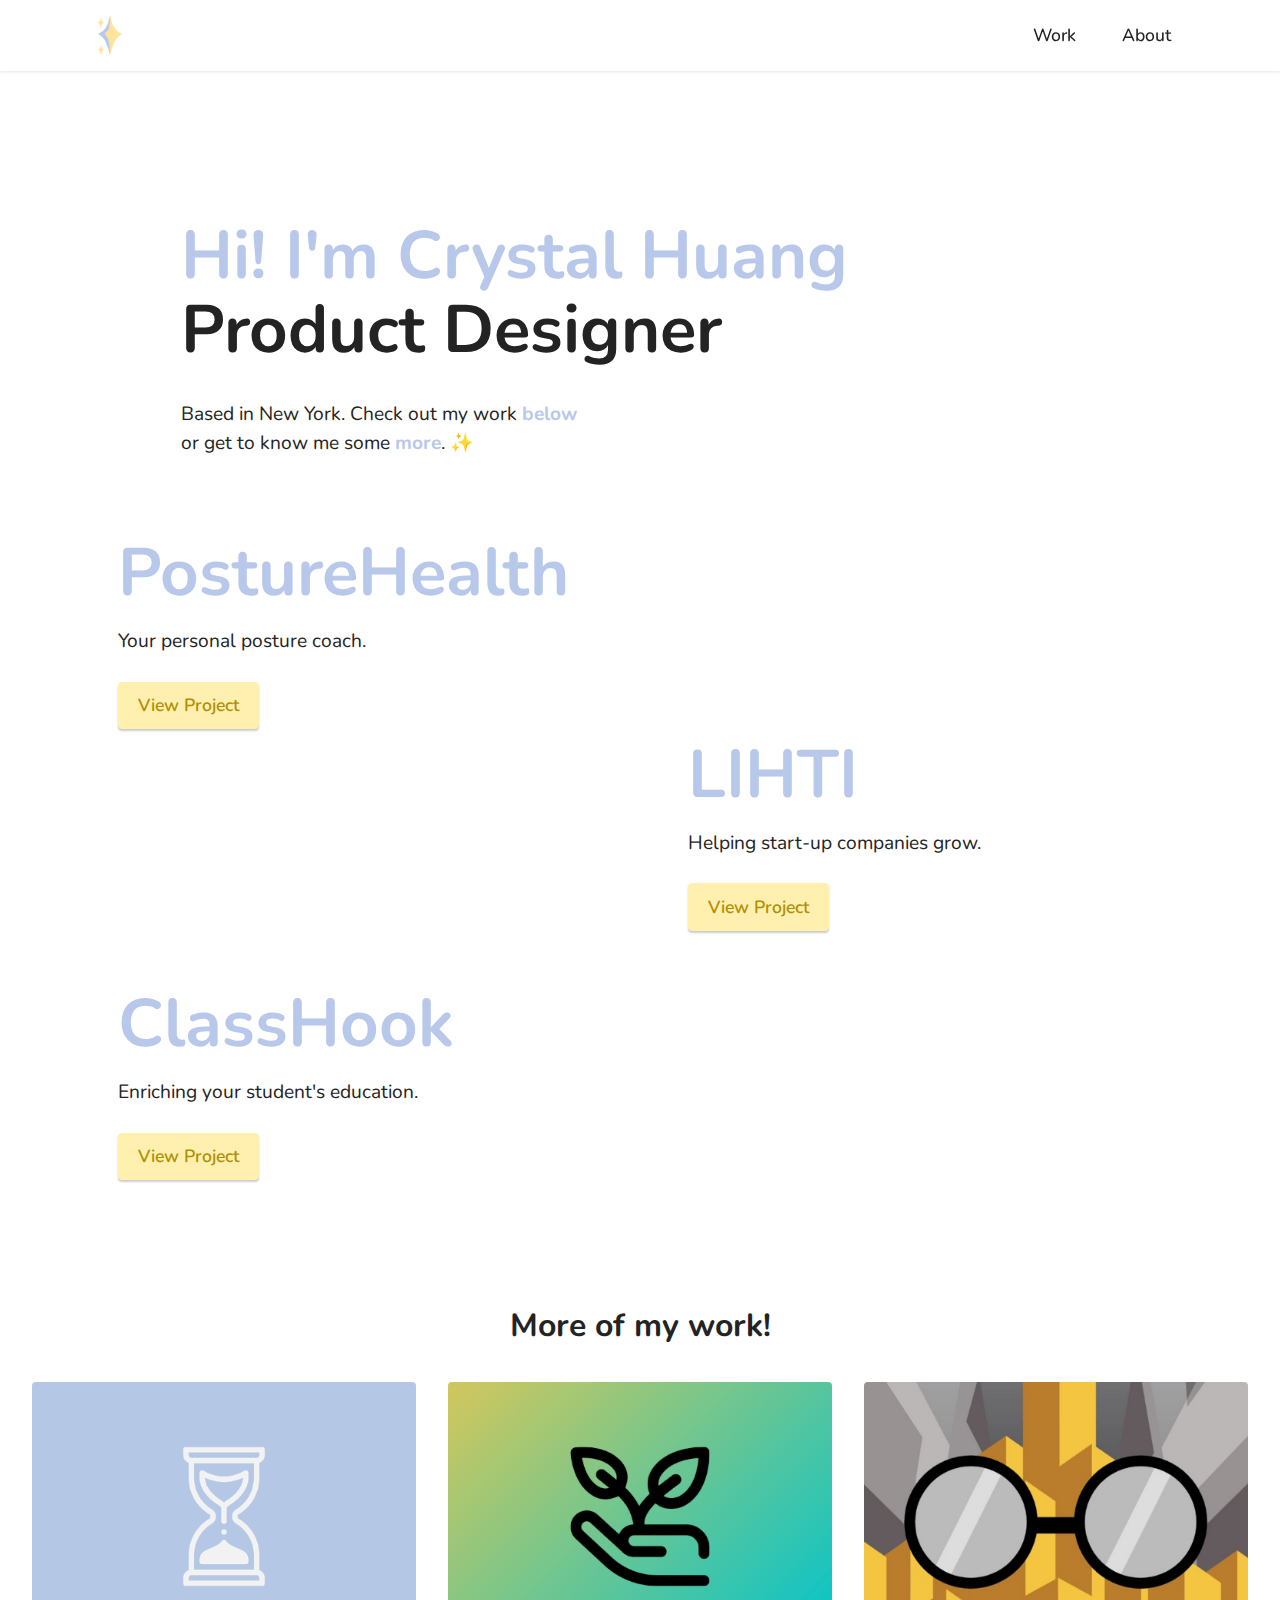
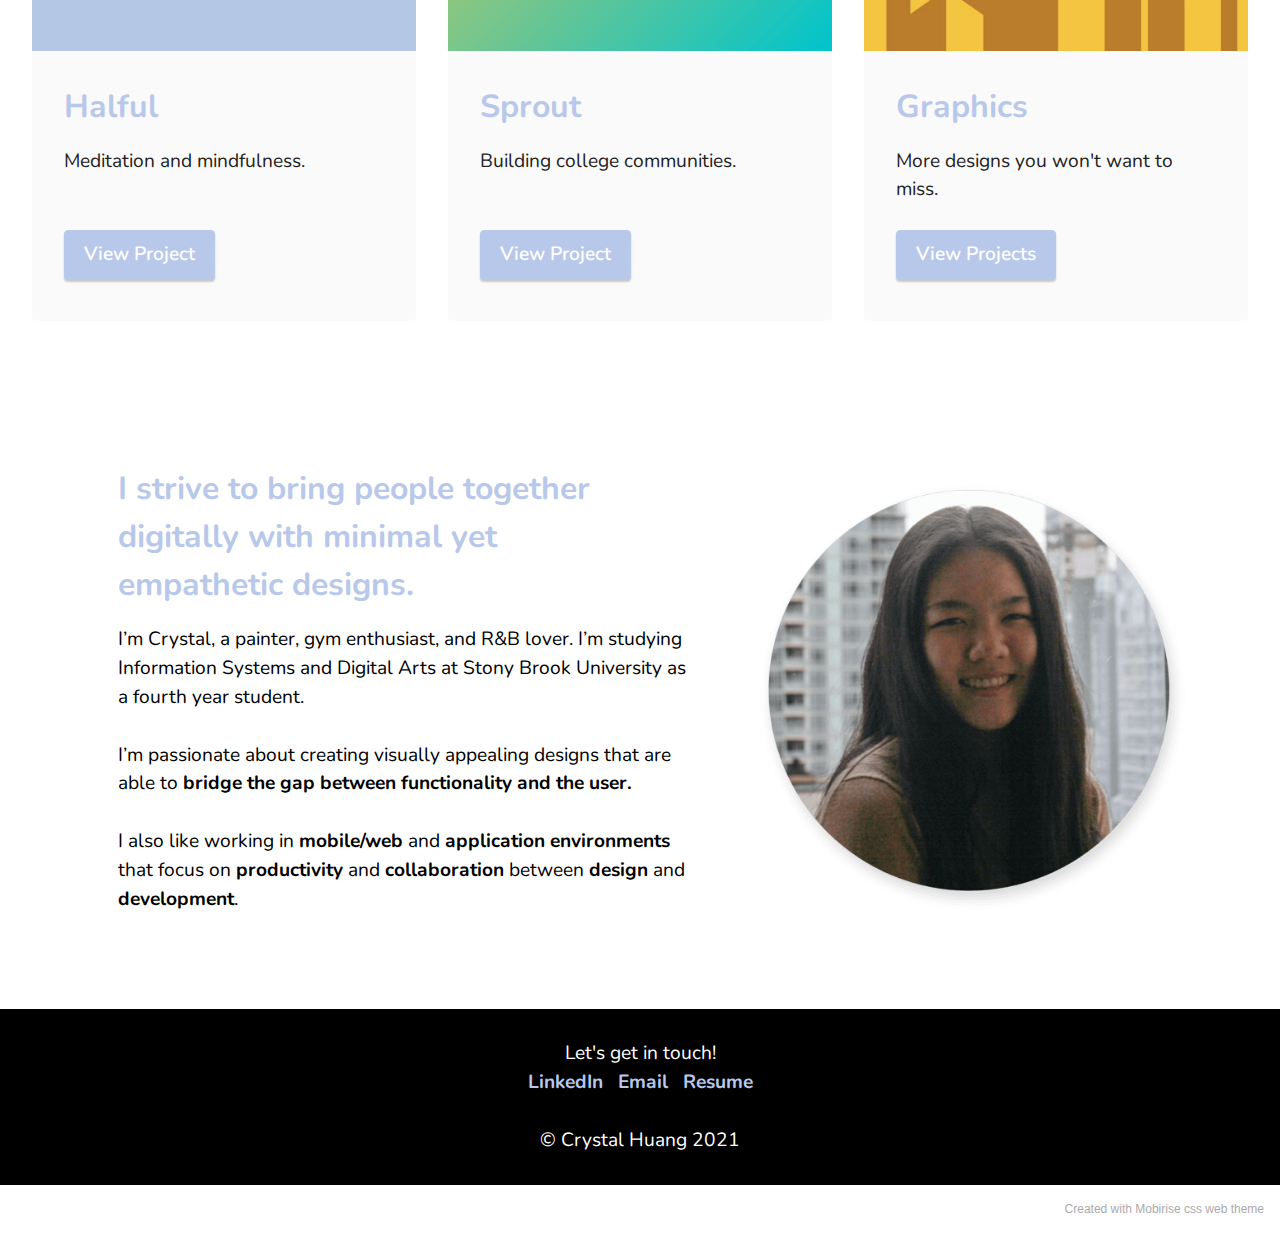
==== commit 4368a546: "Fourth Commit" ====
--- a/index.html
+++ b/index.html
@@ -247,7 +247,7 @@
             </div>
         </div>
     </div>
-</section><section style="background-color: #fff; font-family: -apple-system, BlinkMacSystemFont, 'Segoe UI', 'Roboto', 'Helvetica Neue', Arial, sans-serif; color:#aaa; font-size:12px; padding: 0; align-items: center; display: flex;"><a href="https://mobirise.site/i" style="flex: 1 1; height: 3rem; padding-left: 1rem;"></a><p style="flex: 0 0 auto; margin:0; padding-right:1rem;">Created with Mobirise <a href="https://mobirise.site/j" style="color:#aaa;">site</a> maker</p></section><script src="assets/web/assets/jquery/jquery.min.js"></script>  <script src="assets/popper/popper.min.js"></script>  <script src="assets/tether/tether.min.js"></script>  <script src="assets/bootstrap/js/bootstrap.min.js"></script>  <script src="assets/smoothscroll/smooth-scroll.js"></script>  <script src="assets/dropdown/js/nav-dropdown.js"></script>  <script src="assets/dropdown/js/navbar-dropdown.js"></script>  <script src="assets/touchswipe/jquery.touch-swipe.min.js"></script>  <script src="assets/theme/js/script.js"></script>  
+</section><section style="background-color: #fff; font-family: -apple-system, BlinkMacSystemFont, 'Segoe UI', 'Roboto', 'Helvetica Neue', Arial, sans-serif; color:#aaa; font-size:12px; padding: 0; align-items: center; display: flex;"><a href="https://mobirise.site/w" style="flex: 1 1; height: 3rem; padding-left: 1rem;"></a><p style="flex: 0 0 auto; margin:0; padding-right:1rem;"><a href="https://mobirise.site/t" style="color:#aaa;">Created</a> with Mobirise css web theme</p></section><script src="assets/web/assets/jquery/jquery.min.js"></script>  <script src="assets/popper/popper.min.js"></script>  <script src="assets/tether/tether.min.js"></script>  <script src="assets/bootstrap/js/bootstrap.min.js"></script>  <script src="assets/smoothscroll/smooth-scroll.js"></script>  <script src="assets/dropdown/js/nav-dropdown.js"></script>  <script src="assets/dropdown/js/navbar-dropdown.js"></script>  <script src="assets/touchswipe/jquery.touch-swipe.min.js"></script>  <script src="assets/theme/js/script.js"></script>  
   
   
  <div id="scrollToTop" class="scrollToTop mbr-arrow-up"><a style="text-align: center;"><i class="mbr-arrow-up-icon mbr-arrow-up-icon-cm cm-icon cm-icon-smallarrow-up"></i></a></div>
--- a/assets/mobirise/css/mbr-additional.css
+++ b/assets/mobirise/css/mbr-additional.css
@@ -4539,6 +4539,69 @@
     left: -1rem;
   }
 }
+.cid-skrHkmZp8S {
+  padding-top: 6rem;
+  padding-bottom: 6rem;
+  background-color: #ffffff;
+}
+@media (max-width: 991px) {
+  .cid-skrHkmZp8S .image-wrapper {
+    margin-bottom: 1rem;
+  }
+}
+.cid-skrHkmZp8S img {
+  width: 100%;
+}
+@media (min-width: 992px) {
+  .cid-skrHkmZp8S .text-wrapper {
+    padding: 2rem;
+  }
+}
+.cid-skrHkmZp8S .mbr-section-title {
+  color: #b8c8ea;
+}
+.cid-skrSgXYyyW {
+  padding-top: 3rem;
+  padding-bottom: 2rem;
+  background-color: #ffffff;
+}
+@media (max-width: 991px) {
+  .cid-skrSgXYyyW .image-wrapper {
+    margin-bottom: 1rem;
+  }
+}
+.cid-skrSgXYyyW .row {
+  flex-direction: row-reverse;
+}
+.cid-skrSgXYyyW img {
+  width: 100%;
+}
+@media (min-width: 992px) {
+  .cid-skrSgXYyyW .text-wrapper {
+    padding: 2rem;
+  }
+}
+.cid-skrSgXYyyW .mbr-section-title {
+  color: #b8c8ea;
+}
+.cid-skrRBQbpCY {
+  padding-top: 2rem;
+  padding-bottom: 6rem;
+  background-color: #ffffff;
+}
+@media (max-width: 991px) {
+  .cid-skrRBQbpCY .image-wrapper {
+    margin-bottom: 1rem;
+  }
+}
+.cid-skrRBQbpCY img {
+  width: 100%;
+}
+@media (min-width: 992px) {
+  .cid-skrRBQbpCY .text-wrapper {
+    padding: 2rem;
+  }
+}
 .cid-sgzHfoC6cT {
   padding-top: 6rem;
   padding-bottom: 0rem;
@@ -4580,14 +4643,6 @@
 .cid-sgzHfoC6cT .mbr-section-title {
   color: #232323;
 }
-.cid-sgsY7fOESH {
-  padding-top: 4rem;
-  padding-bottom: 3rem;
-  background-color: #ffffff;
-}
-.cid-sgsY7fOESH .mbr-section-title {
-  color: #b8c8ea;
-}
 .cid-sgt1Tt9IXM {
   padding-top: 1rem;
   padding-bottom: 0rem;
@@ -4629,12 +4684,189 @@
 .cid-sgt1Tt9IXM .mbr-section-title {
   color: #232323;
 }
-.cid-sgz0n3zjX5 {
+.cid-skrQ6Gu3FT {
+  padding-top: 4rem;
+  padding-bottom: 5rem;
+  background-color: #ffffff;
+}
+.cid-skrQ6Gu3FT .mbr-section-subtitle {
+  color: #b8c8ea;
+}
+.cid-skrPNDz8Es {
+  padding-top: 6rem;
+  padding-bottom: 3rem;
+  background-color: #ffffff;
+}
+@media (max-width: 991px) {
+  .cid-skrPNDz8Es .image-wrapper {
+    margin-bottom: 1rem;
+  }
+}
+.cid-skrPNDz8Es .row {
+  flex-direction: row-reverse;
+}
+.cid-skrPNDz8Es img {
+  width: 100%;
+}
+.cid-skrPPvABQa {
+  padding-top: 2rem;
+  padding-bottom: 5rem;
+  background-color: #ffffff;
+}
+.cid-skrPPvABQa .mbr-section-subtitle {
+  color: #b8c8ea;
+}
+.cid-skrQnvUS5E {
   padding-top: 6rem;
   padding-bottom: 6rem;
   background-color: #ffffff;
 }
 @media (max-width: 991px) {
+  .cid-skrQnvUS5E .image-wrapper {
+    margin-bottom: 1rem;
+  }
+}
+.cid-skrQnvUS5E .row {
+  flex-direction: row-reverse;
+}
+.cid-skrQnvUS5E img {
+  width: 100%;
+}
+@media (min-width: 992px) {
+  .cid-skrQnvUS5E .text-wrapper {
+    padding: 2rem;
+  }
+}
+.cid-skrQnvUS5E .mbr-section-title {
+  color: #b8c8ea;
+}
+.cid-skrQiphBGu {
+  padding-top: 60px;
+  padding-bottom: 45px;
+  background-color: #ffffff;
+}
+.cid-skrQiphBGu .row {
+  align-items: stretch;
+  justify-content: center;
+}
+.cid-skrQiphBGu .img-item {
+  position: relative;
+}
+.cid-skrQiphBGu .img-item img {
+  width: 100%;
+  object-fit: cover;
+}
+.cid-skrQiphBGu .img-item .img-description {
+  position: absolute;
+  bottom: 0;
+  width: 100%;
+  z-index: 2;
+  padding: .5rem 1rem .5rem;
+  word-break: break-word;
+}
+.cid-skrQiphBGu .img-item .img-description p {
+  margin-bottom: 0;
+}
+.cid-skrQkahIK9 {
+  padding-top: 3rem;
+  padding-bottom: 5rem;
+  background-color: #ffffff;
+}
+.cid-skrQkahIK9 .mbr-section-subtitle {
+  color: #b8c8ea;
+}
+.cid-skrQnZKTn1 {
+  padding-top: 6rem;
+  padding-bottom: 6rem;
+  background-color: #ffffff;
+}
+@media (max-width: 991px) {
+  .cid-skrQnZKTn1 .image-wrapper {
+    margin-bottom: 1rem;
+  }
+}
+.cid-skrQnZKTn1 img {
+  width: 100%;
+}
+@media (min-width: 992px) {
+  .cid-skrQnZKTn1 .text-wrapper {
+    padding: 2rem;
+  }
+}
+.cid-skrQnZKTn1 .mbr-section-title {
+  color: #b8c8ea;
+}
+.cid-sks2zbTp7K {
+  padding-top: 1rem;
+  padding-bottom: 0rem;
+  background-color: #ffffff;
+}
+.cid-sks2zbTp7K img,
+.cid-sks2zbTp7K .item-img {
+  width: 100%;
+}
+.cid-sks2zbTp7K .item:focus,
+.cid-sks2zbTp7K span:focus {
+  outline: none;
+}
+.cid-sks2zbTp7K .item {
+  cursor: pointer;
+  margin-bottom: 2rem;
+}
+.cid-sks2zbTp7K .item-wrapper {
+  position: relative;
+  border-radius: 4px;
+  background: #fafafa;
+  height: 100%;
+  display: flex;
+  flex-flow: column nowrap;
+}
+@media (min-width: 992px) {
+  .cid-sks2zbTp7K .item-wrapper .item-content {
+    padding: 2rem;
+  }
+}
+@media (max-width: 991px) {
+  .cid-sks2zbTp7K .item-wrapper .item-content {
+    padding: 1rem;
+  }
+}
+.cid-sks2zbTp7K .mbr-section-btn {
+  margin-top: auto !important;
+}
+.cid-sks2zbTp7K .mbr-section-title {
+  color: #232323;
+}
+.cid-sks2HqTQkI {
+  padding-top: 6rem;
+  padding-bottom: 6rem;
+  background-color: #ffffff;
+}
+@media (max-width: 991px) {
+  .cid-sks2HqTQkI .image-wrapper {
+    margin-bottom: 1rem;
+  }
+}
+.cid-sks2HqTQkI .row {
+  flex-direction: row-reverse;
+}
+.cid-sks2HqTQkI img {
+  width: 100%;
+}
+@media (min-width: 992px) {
+  .cid-sks2HqTQkI .text-wrapper {
+    padding: 2rem;
+  }
+}
+.cid-sks2HqTQkI .mbr-section-title {
+  color: #b8c8ea;
+}
+.cid-sgz0n3zjX5 {
+  padding-top: 5rem;
+  padding-bottom: 6rem;
+  background-color: #ffffff;
+}
+@media (max-width: 991px) {
   .cid-sgz0n3zjX5 .image-wrapper {
     margin-bottom: 1rem;
   }
@@ -4654,7 +4886,7 @@
   color: #b8c8ea;
 }
 .cid-sgzaw9SzCe {
-  padding-top: 0rem;
+  padding-top: 3rem;
   padding-bottom: 3rem;
   background-color: #ffffff;
 }
--- a/assets/mobirise/css/mbr-additional.css
+++ b/assets/mobirise/css/mbr-additional.css
@@ -4539,6 +4539,69 @@
     left: -1rem;
   }
 }
+.cid-skrHkmZp8S {
+  padding-top: 6rem;
+  padding-bottom: 6rem;
+  background-color: #ffffff;
+}
+@media (max-width: 991px) {
+  .cid-skrHkmZp8S .image-wrapper {
+    margin-bottom: 1rem;
+  }
+}
+.cid-skrHkmZp8S img {
+  width: 100%;
+}
+@media (min-width: 992px) {
+  .cid-skrHkmZp8S .text-wrapper {
+    padding: 2rem;
+  }
+}
+.cid-skrHkmZp8S .mbr-section-title {
+  color: #b8c8ea;
+}
+.cid-skrSgXYyyW {
+  padding-top: 3rem;
+  padding-bottom: 2rem;
+  background-color: #ffffff;
+}
+@media (max-width: 991px) {
+  .cid-skrSgXYyyW .image-wrapper {
+    margin-bottom: 1rem;
+  }
+}
+.cid-skrSgXYyyW .row {
+  flex-direction: row-reverse;
+}
+.cid-skrSgXYyyW img {
+  width: 100%;
+}
+@media (min-width: 992px) {
+  .cid-skrSgXYyyW .text-wrapper {
+    padding: 2rem;
+  }
+}
+.cid-skrSgXYyyW .mbr-section-title {
+  color: #b8c8ea;
+}
+.cid-skrRBQbpCY {
+  padding-top: 2rem;
+  padding-bottom: 6rem;
+  background-color: #ffffff;
+}
+@media (max-width: 991px) {
+  .cid-skrRBQbpCY .image-wrapper {
+    margin-bottom: 1rem;
+  }
+}
+.cid-skrRBQbpCY img {
+  width: 100%;
+}
+@media (min-width: 992px) {
+  .cid-skrRBQbpCY .text-wrapper {
+    padding: 2rem;
+  }
+}
 .cid-sgzHfoC6cT {
   padding-top: 6rem;
   padding-bottom: 0rem;
@@ -4580,14 +4643,6 @@
 .cid-sgzHfoC6cT .mbr-section-title {
   color: #232323;
 }
-.cid-sgsY7fOESH {
-  padding-top: 4rem;
-  padding-bottom: 3rem;
-  background-color: #ffffff;
-}
-.cid-sgsY7fOESH .mbr-section-title {
-  color: #b8c8ea;
-}
 .cid-sgt1Tt9IXM {
   padding-top: 1rem;
   padding-bottom: 0rem;
@@ -4629,12 +4684,189 @@
 .cid-sgt1Tt9IXM .mbr-section-title {
   color: #232323;
 }
-.cid-sgz0n3zjX5 {
+.cid-skrQ6Gu3FT {
+  padding-top: 4rem;
+  padding-bottom: 5rem;
+  background-color: #ffffff;
+}
+.cid-skrQ6Gu3FT .mbr-section-subtitle {
+  color: #b8c8ea;
+}
+.cid-skrPNDz8Es {
+  padding-top: 6rem;
+  padding-bottom: 3rem;
+  background-color: #ffffff;
+}
+@media (max-width: 991px) {
+  .cid-skrPNDz8Es .image-wrapper {
+    margin-bottom: 1rem;
+  }
+}
+.cid-skrPNDz8Es .row {
+  flex-direction: row-reverse;
+}
+.cid-skrPNDz8Es img {
+  width: 100%;
+}
+.cid-skrPPvABQa {
+  padding-top: 2rem;
+  padding-bottom: 5rem;
+  background-color: #ffffff;
+}
+.cid-skrPPvABQa .mbr-section-subtitle {
+  color: #b8c8ea;
+}
+.cid-skrQnvUS5E {
   padding-top: 6rem;
   padding-bottom: 6rem;
   background-color: #ffffff;
 }
 @media (max-width: 991px) {
+  .cid-skrQnvUS5E .image-wrapper {
+    margin-bottom: 1rem;
+  }
+}
+.cid-skrQnvUS5E .row {
+  flex-direction: row-reverse;
+}
+.cid-skrQnvUS5E img {
+  width: 100%;
+}
+@media (min-width: 992px) {
+  .cid-skrQnvUS5E .text-wrapper {
+    padding: 2rem;
+  }
+}
+.cid-skrQnvUS5E .mbr-section-title {
+  color: #b8c8ea;
+}
+.cid-skrQiphBGu {
+  padding-top: 60px;
+  padding-bottom: 45px;
+  background-color: #ffffff;
+}
+.cid-skrQiphBGu .row {
+  align-items: stretch;
+  justify-content: center;
+}
+.cid-skrQiphBGu .img-item {
+  position: relative;
+}
+.cid-skrQiphBGu .img-item img {
+  width: 100%;
+  object-fit: cover;
+}
+.cid-skrQiphBGu .img-item .img-description {
+  position: absolute;
+  bottom: 0;
+  width: 100%;
+  z-index: 2;
+  padding: .5rem 1rem .5rem;
+  word-break: break-word;
+}
+.cid-skrQiphBGu .img-item .img-description p {
+  margin-bottom: 0;
+}
+.cid-skrQkahIK9 {
+  padding-top: 3rem;
+  padding-bottom: 5rem;
+  background-color: #ffffff;
+}
+.cid-skrQkahIK9 .mbr-section-subtitle {
+  color: #b8c8ea;
+}
+.cid-skrQnZKTn1 {
+  padding-top: 6rem;
+  padding-bottom: 6rem;
+  background-color: #ffffff;
+}
+@media (max-width: 991px) {
+  .cid-skrQnZKTn1 .image-wrapper {
+    margin-bottom: 1rem;
+  }
+}
+.cid-skrQnZKTn1 img {
+  width: 100%;
+}
+@media (min-width: 992px) {
+  .cid-skrQnZKTn1 .text-wrapper {
+    padding: 2rem;
+  }
+}
+.cid-skrQnZKTn1 .mbr-section-title {
+  color: #b8c8ea;
+}
+.cid-sks2zbTp7K {
+  padding-top: 1rem;
+  padding-bottom: 0rem;
+  background-color: #ffffff;
+}
+.cid-sks2zbTp7K img,
+.cid-sks2zbTp7K .item-img {
+  width: 100%;
+}
+.cid-sks2zbTp7K .item:focus,
+.cid-sks2zbTp7K span:focus {
+  outline: none;
+}
+.cid-sks2zbTp7K .item {
+  cursor: pointer;
+  margin-bottom: 2rem;
+}
+.cid-sks2zbTp7K .item-wrapper {
+  position: relative;
+  border-radius: 4px;
+  background: #fafafa;
+  height: 100%;
+  display: flex;
+  flex-flow: column nowrap;
+}
+@media (min-width: 992px) {
+  .cid-sks2zbTp7K .item-wrapper .item-content {
+    padding: 2rem;
+  }
+}
+@media (max-width: 991px) {
+  .cid-sks2zbTp7K .item-wrapper .item-content {
+    padding: 1rem;
+  }
+}
+.cid-sks2zbTp7K .mbr-section-btn {
+  margin-top: auto !important;
+}
+.cid-sks2zbTp7K .mbr-section-title {
+  color: #232323;
+}
+.cid-sks2HqTQkI {
+  padding-top: 6rem;
+  padding-bottom: 6rem;
+  background-color: #ffffff;
+}
+@media (max-width: 991px) {
+  .cid-sks2HqTQkI .image-wrapper {
+    margin-bottom: 1rem;
+  }
+}
+.cid-sks2HqTQkI .row {
+  flex-direction: row-reverse;
+}
+.cid-sks2HqTQkI img {
+  width: 100%;
+}
+@media (min-width: 992px) {
+  .cid-sks2HqTQkI .text-wrapper {
+    padding: 2rem;
+  }
+}
+.cid-sks2HqTQkI .mbr-section-title {
+  color: #b8c8ea;
+}
+.cid-sgz0n3zjX5 {
+  padding-top: 5rem;
+  padding-bottom: 6rem;
+  background-color: #ffffff;
+}
+@media (max-width: 991px) {
   .cid-sgz0n3zjX5 .image-wrapper {
     margin-bottom: 1rem;
   }
@@ -4654,7 +4886,7 @@
   color: #b8c8ea;
 }
 .cid-sgzaw9SzCe {
-  padding-top: 0rem;
+  padding-top: 3rem;
   padding-bottom: 3rem;
   background-color: #ffffff;
 }
